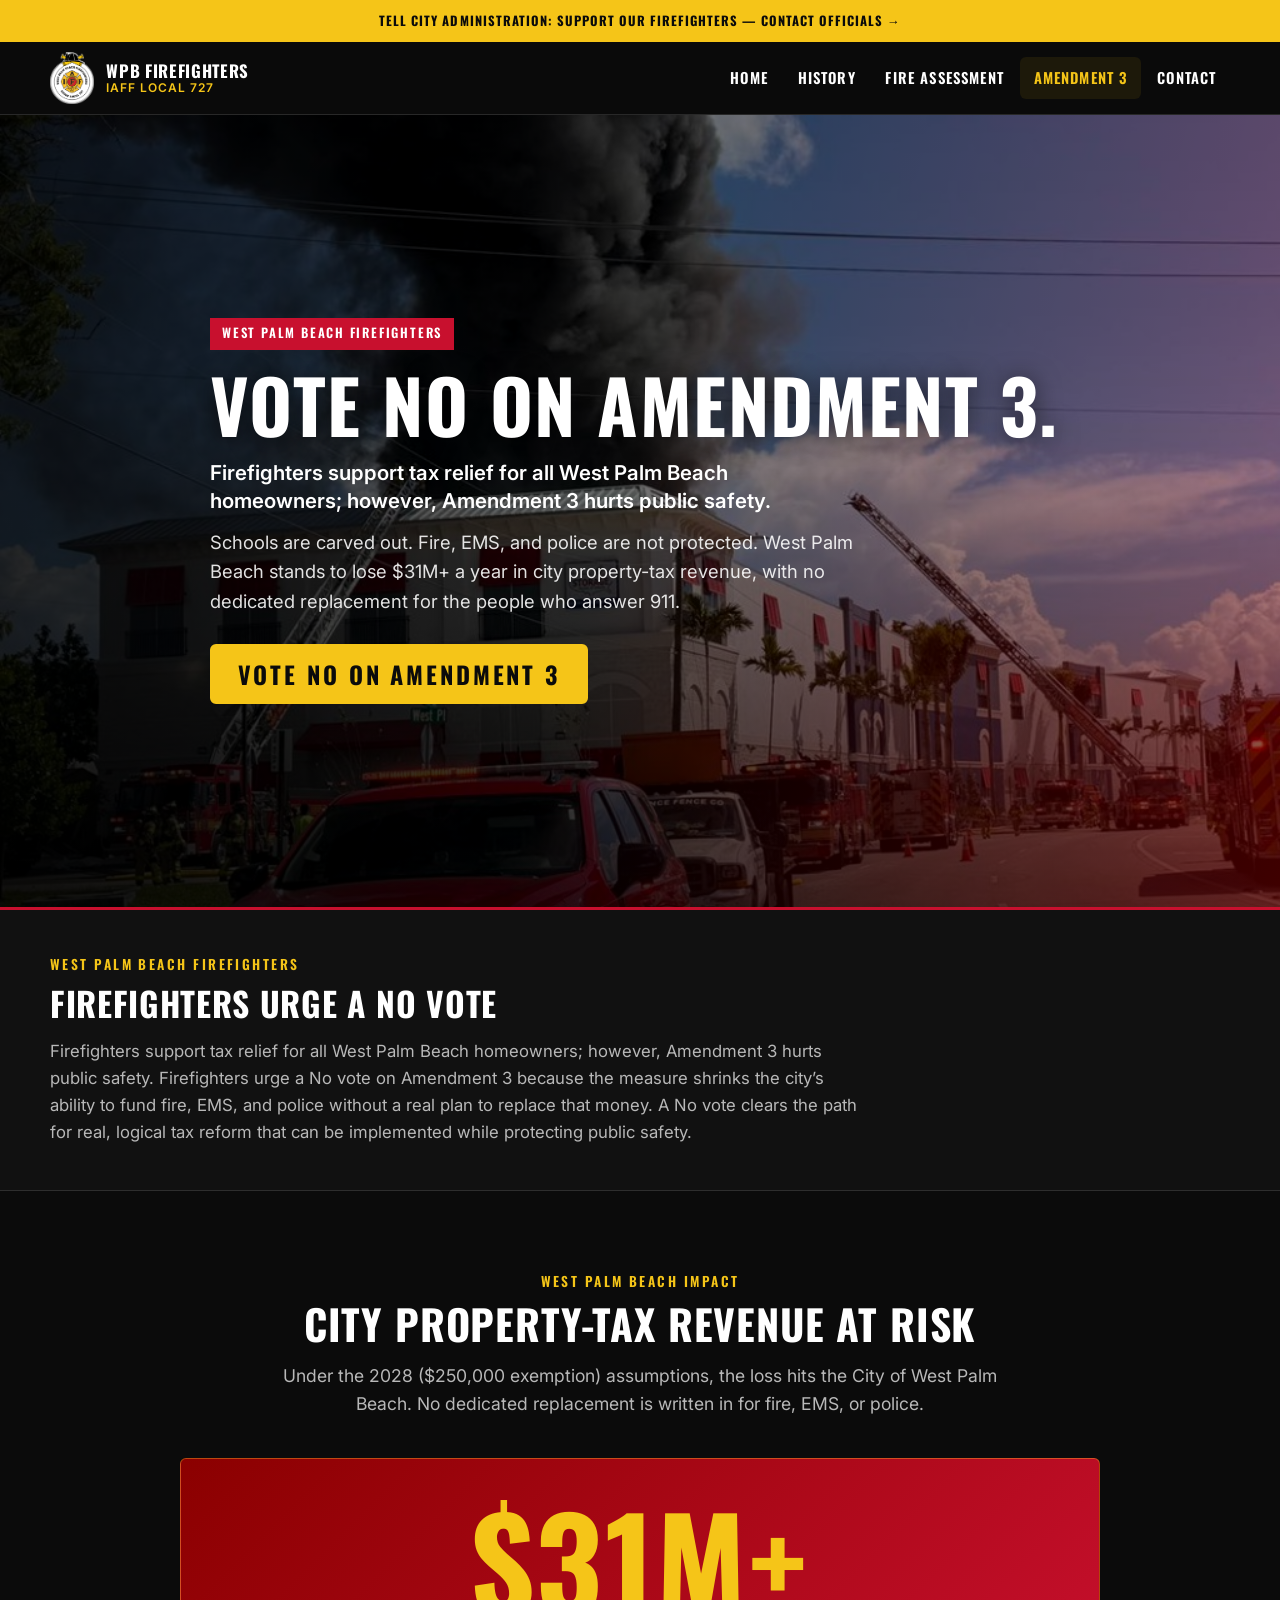
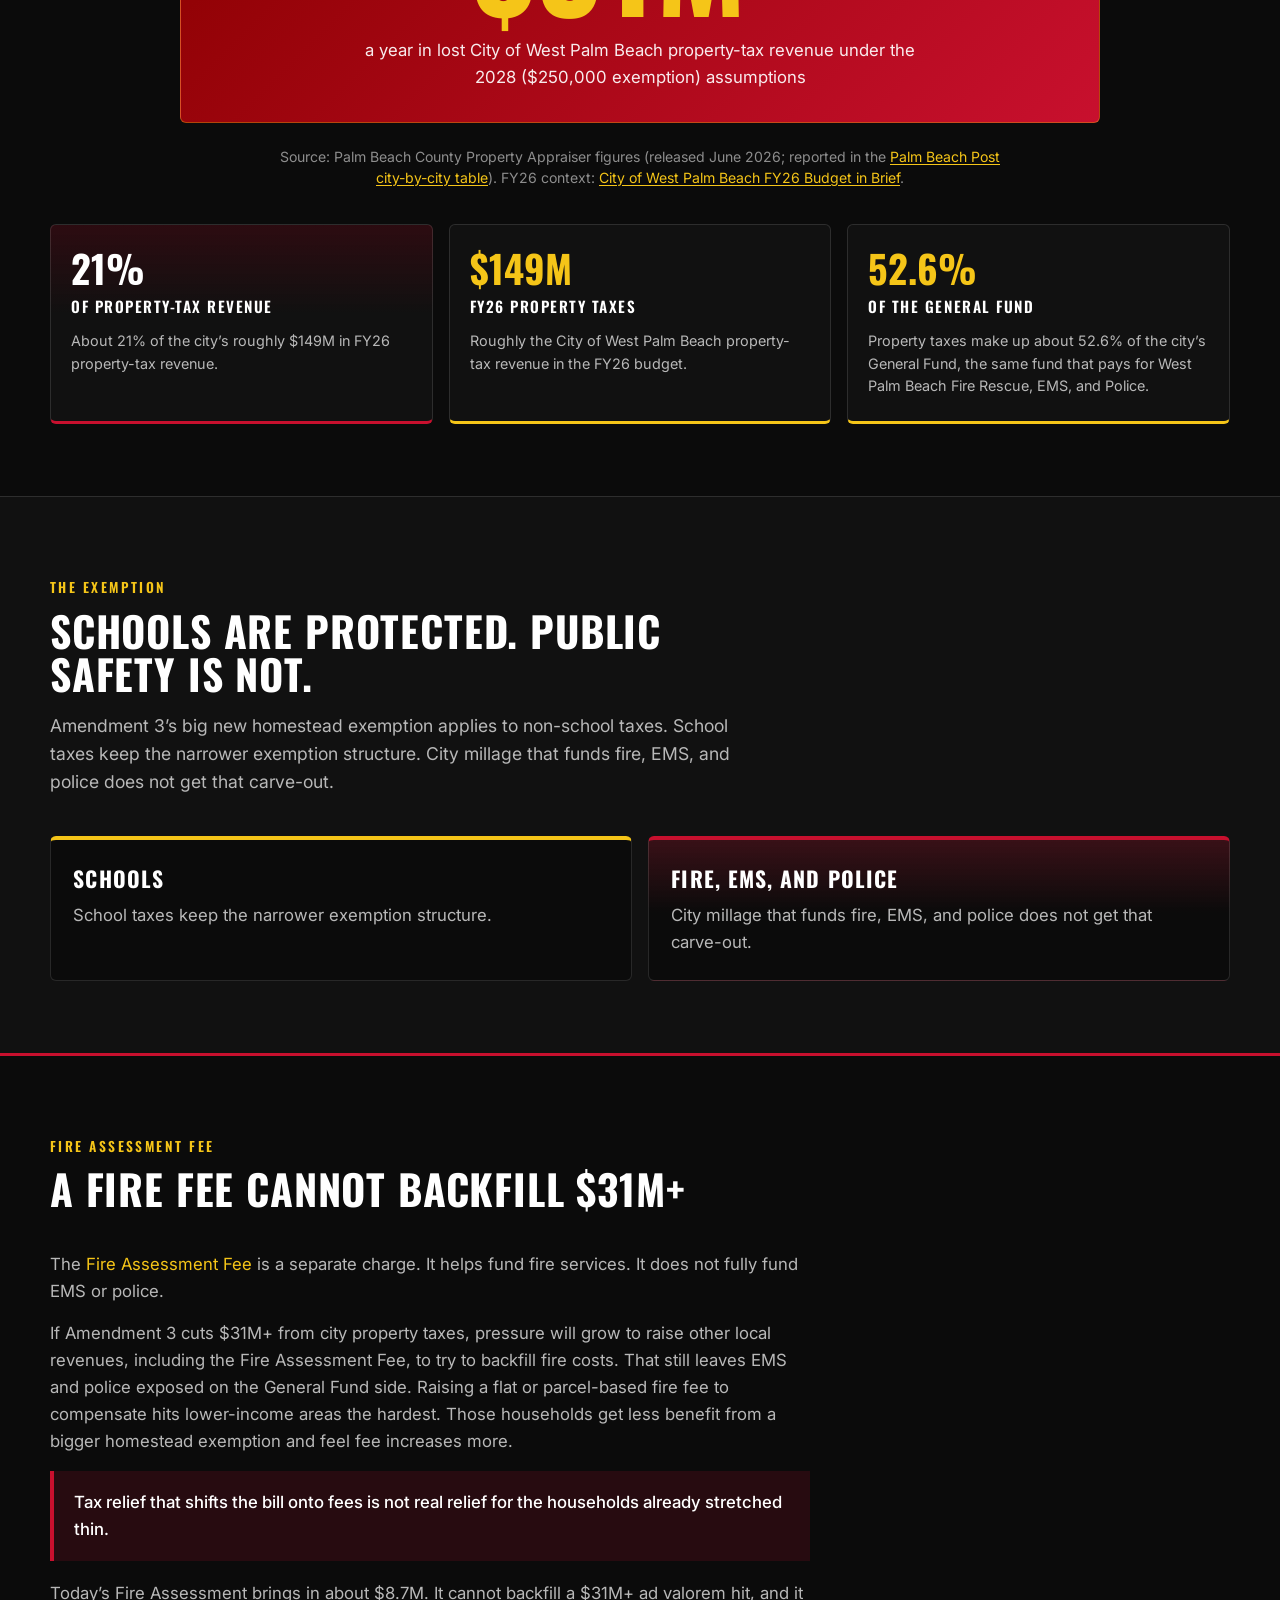
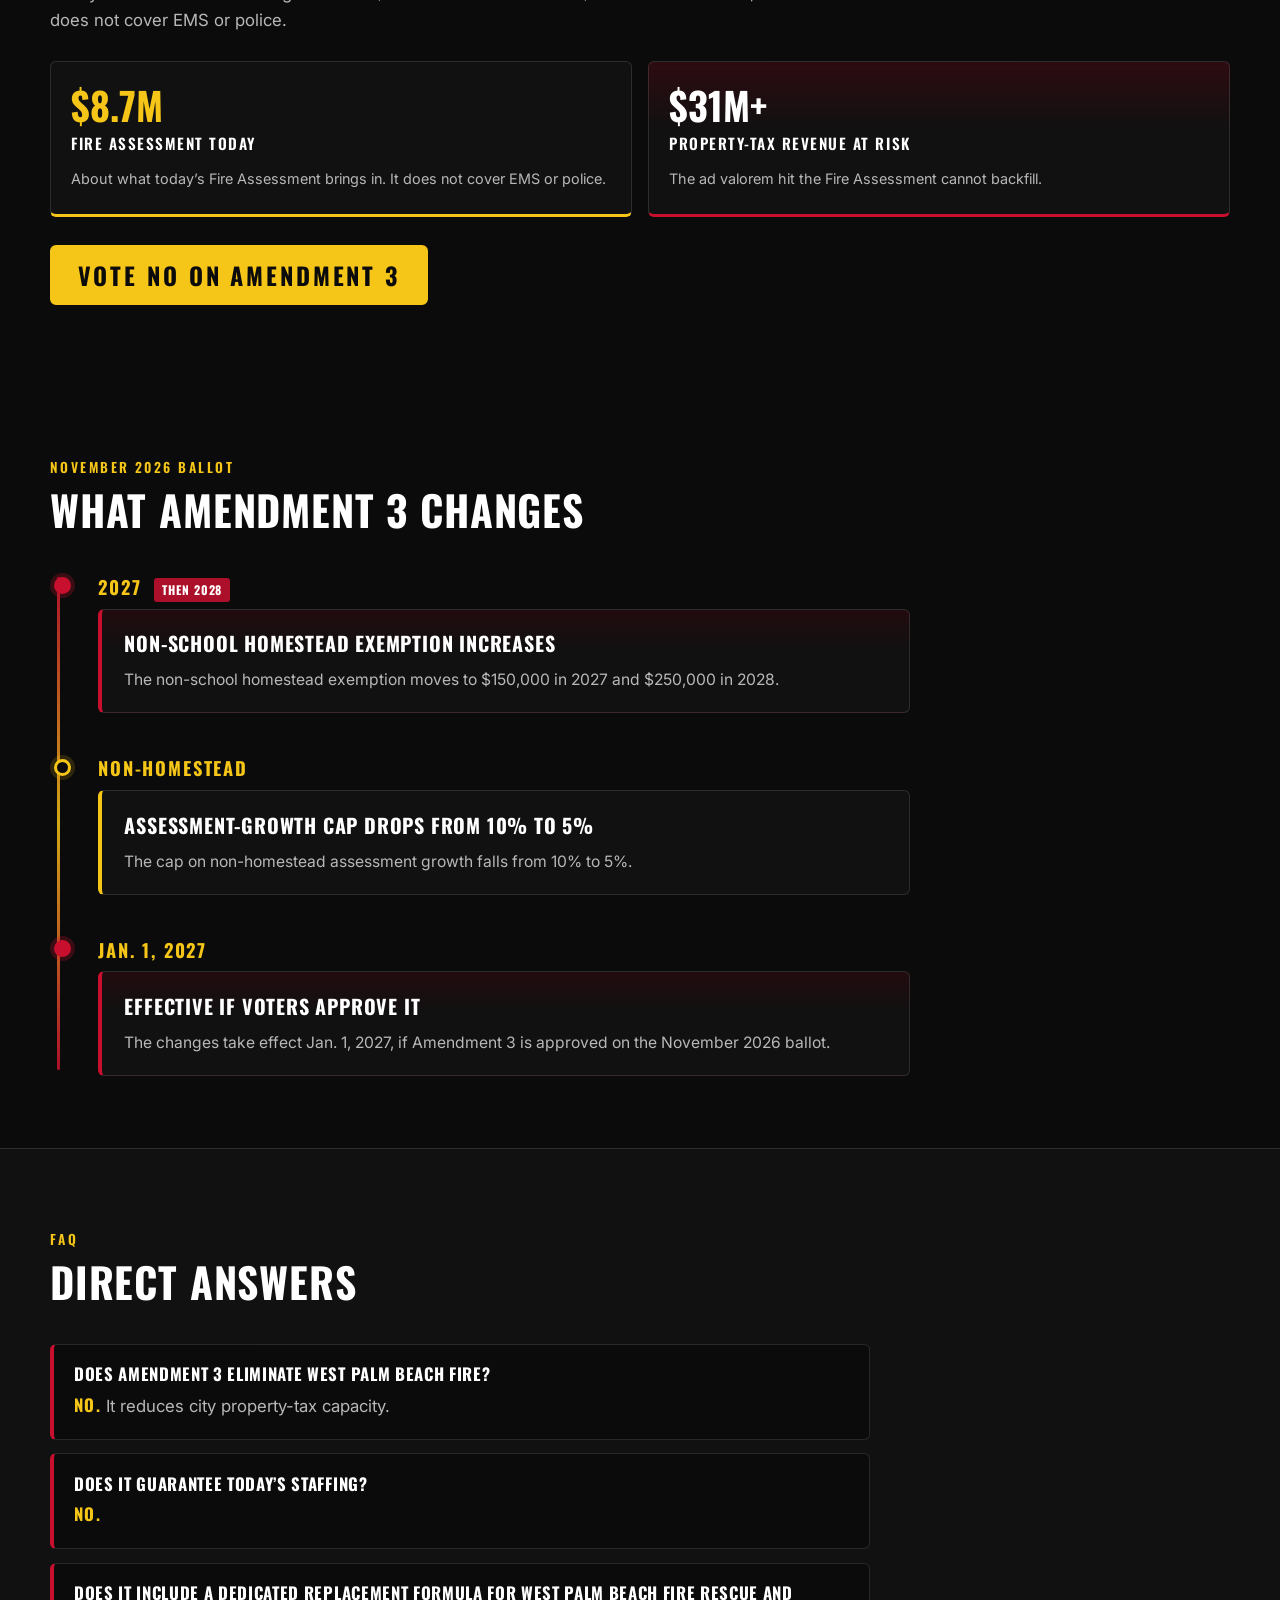
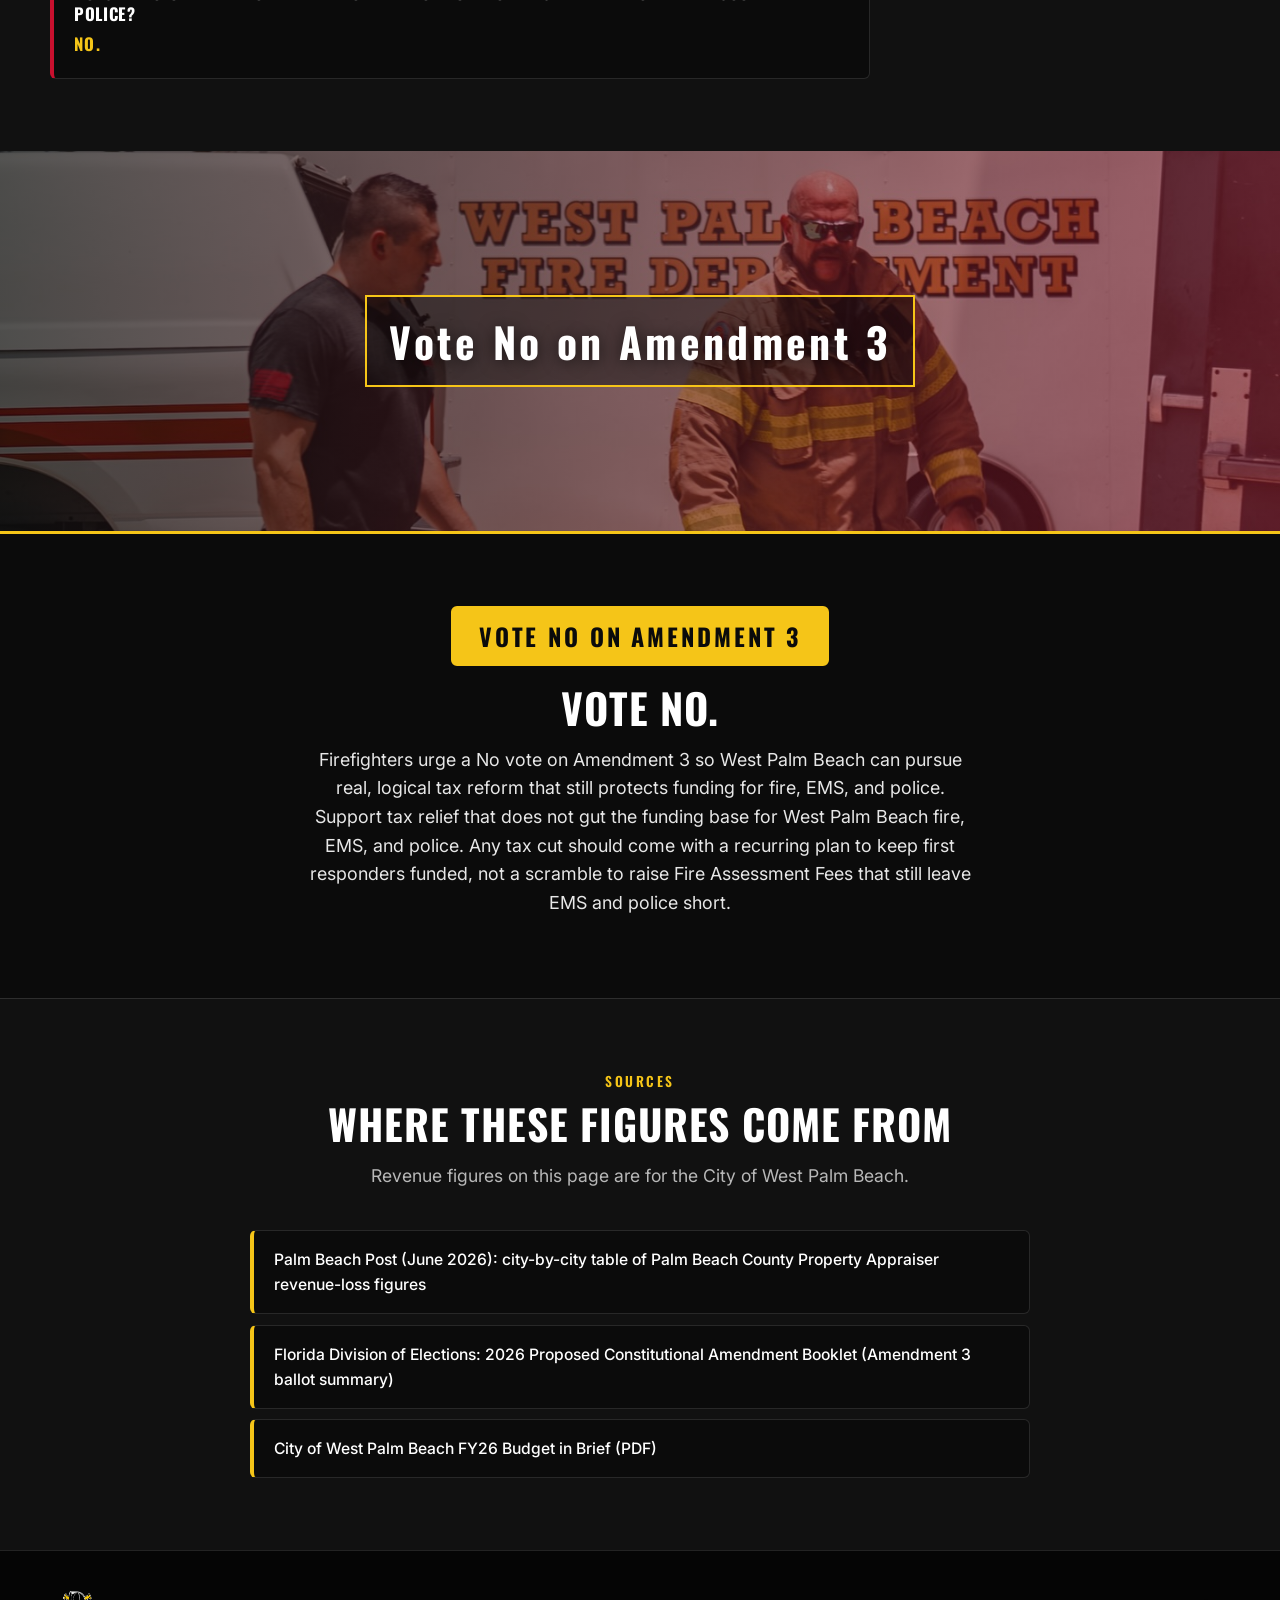
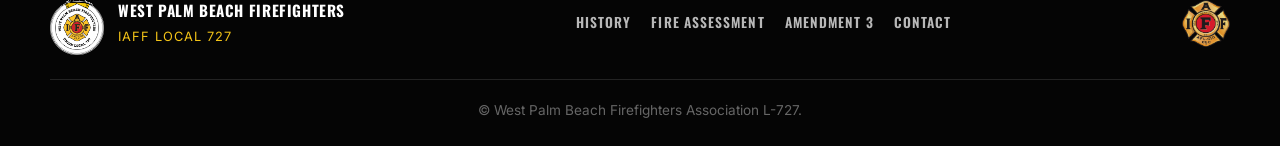
==== amendment3/index.html @ 2da49b6a "Serve /amendment3 as 200 behind Cloud Run Nginx on port 8080 redirects slash-less directories to htt" ====
<!DOCTYPE html>
<html lang="en">
<head>
  <meta charset="utf-8" />
  <meta name="viewport" content="width=device-width, initial-scale=1" />
  <title>Vote No on Amendment 3 | West Palm Beach Firefighters | IAFF Local 727</title>
  <meta name="description" content="Firefighters urge a No vote on Florida Amendment 3. West Palm Beach stands to lose $31M+ a year in city property-tax revenue that funds fire, EMS, and police." />
  <link rel="preconnect" href="https://fonts.googleapis.com" />
  <link rel="preconnect" href="https://fonts.gstatic.com" crossorigin />
  <link href="https://fonts.googleapis.com/css2?family=Inter:wght@400;500;600;700&family=Oswald:wght@500;600;700&display=swap" rel="stylesheet" />
  <link rel="stylesheet" href="../styles.css" />
</head>
<body class="a3-page">
  <a class="draft-banner draft-banner--cta" href="../index.html#contact">TELL CITY ADMINISTRATION: SUPPORT OUR FIREFIGHTERS — Contact Officials →</a>

  <header class="site-header">
    <div class="container header-inner">
      <a class="brand" href="../index.html" aria-label="West Palm Beach Firefighters Local 727 home">
        <img
          class="brand-crest"
          src="../assets/989ca4_a846d3e80aa44da285b6d05f4863a6a9~mv2.png"
          alt=""
          width="52"
          height="52"
        />
        <span class="brand-text">
          <span class="brand-name">WPB Firefighters</span>
          <span class="brand-sub">IAFF Local 727</span>
        </span>
      </a>

      <button class="nav-toggle" type="button" aria-expanded="false" aria-controls="site-nav" aria-label="Open menu">
        <span></span><span></span><span></span>
      </button>

      <nav id="site-nav" class="nav" aria-label="Primary">
        <a href="../index.html">Home</a>
        <a href="../history.html">History</a>
        <a href="../fire-assessment.html">Fire Assessment</a>
        <a href="/amendment3/" aria-current="page">Amendment 3</a>
        <a href="../index.html#contact">Contact</a>
      </nav>
    </div>
  </header>

  <main>
    <section class="faf-hero a3-hero" aria-labelledby="a3-hero-heading">
      <div class="faf-hero-bg faf-hero-bg--ops" aria-hidden="true">
        <img
          src="../assets/user/b-structure-fire.png"
          alt=""
          width="1600"
          height="1600"
        />
      </div>
      <div class="faf-hero-overlay" aria-hidden="true"></div>
      <div class="container faf-hero-content">
        <p class="hero-eyebrow">West Palm Beach Firefighters</p>
        <h1 id="a3-hero-heading">Vote No on Amendment 3.</h1>
        <p class="a3-support">Firefighters support tax relief for all West Palm Beach homeowners; however, Amendment 3 hurts public safety.</p>
        <p class="hero-sub">
          Schools are carved out. Fire, EMS, and police are not protected. West Palm Beach
          stands to lose $31M+ a year in city property-tax revenue, with no dedicated
          replacement for the people who answer 911.
        </p>
        <a class="a3-vote-badge" href="#vote-no">Vote No on Amendment 3</a>
      </div>
    </section>

    <section class="faf-intro" aria-labelledby="a3-position-heading">
      <div class="container">
        <div class="faf-intro-card">
          <p class="eyebrow">West Palm Beach Firefighters</p>
          <h2 id="a3-position-heading">Firefighters urge a No vote</h2>
          <p>
            Firefighters support tax relief for all West Palm Beach homeowners; however,
            Amendment 3 hurts public safety. Firefighters urge a No vote on Amendment 3
            because the measure shrinks the city’s ability to fund fire, EMS, and police
            without a real plan to replace that money. A No vote clears the path for real,
            logical tax reform that can be implemented while protecting public safety.
          </p>
        </div>
      </div>
    </section>

    <section class="impact a3-impact" id="impact" aria-labelledby="a3-impact-heading">
      <div class="container">
        <div class="section-head section-head--center">
          <p class="eyebrow">West Palm Beach impact</p>
          <h2 id="a3-impact-heading">City property-tax revenue at risk</h2>
          <p class="lead">
            Under the 2028 ($250,000 exemption) assumptions, the loss hits the City of
            West Palm Beach. No dedicated replacement is written in for fire, EMS, or police.
          </p>
        </div>

        <div class="impact-total">
          <div class="impact-total-figure">$31M+</div>
          <p class="impact-total-caption">
            a year in lost City of West Palm Beach property-tax revenue under the 2028
            ($250,000 exemption) assumptions
          </p>
        </div>

        <p class="a3-attrib">
          Source: Palm Beach County Property Appraiser figures (released June 2026; reported in the
          <a href="https://www.palmbeachpost.com/story/business/real-estate/2026/06/08/florida-property-tax-cut-cost-palm-beach-county-cities/90421219007/" target="_blank" rel="noopener noreferrer">Palm Beach Post city-by-city table</a>).
          FY26 context:
          <a href="https://www.wpb.org/files/assets/city/v/2/finance/documents/remediated-documents/final-fy26-budget-in-brief.pdf" target="_blank" rel="noopener noreferrer">City of West Palm Beach FY26 Budget in Brief</a>.
        </p>

        <div class="a3-stats">
          <article class="stat-card stat-card--alert">
            <div class="stat-amount">21%</div>
            <h3>Of property-tax revenue</h3>
            <p>About 21% of the city’s roughly $149M in FY26 property-tax revenue.</p>
          </article>
          <article class="stat-card">
            <div class="stat-amount">$149M</div>
            <h3>FY26 property taxes</h3>
            <p>Roughly the City of West Palm Beach property-tax revenue in the FY26 budget.</p>
          </article>
          <article class="stat-card">
            <div class="stat-amount">52.6%</div>
            <h3>Of the General Fund</h3>
            <p>
              Property taxes make up about 52.6% of the city’s General Fund, the same fund
              that pays for West Palm Beach Fire Rescue, EMS, and Police.
            </p>
          </article>
        </div>
      </div>
    </section>

    <section class="a3-carveout" aria-labelledby="a3-carveout-heading">
      <div class="container">
        <div class="section-head">
          <p class="eyebrow">The exemption</p>
          <h2 id="a3-carveout-heading">Schools are protected. Public safety is not.</h2>
          <p class="lead">
            Amendment 3’s big new homestead exemption applies to non-school taxes.
            School taxes keep the narrower exemption structure. City millage that funds
            fire, EMS, and police does not get that carve-out.
          </p>
        </div>
        <div class="a3-split">
          <article class="a3-panel">
            <h3>Schools</h3>
            <p>School taxes keep the narrower exemption structure.</p>
          </article>
          <article class="a3-panel a3-panel--safety">
            <h3>Fire, EMS, and police</h3>
            <p>City millage that funds fire, EMS, and police does not get that carve-out.</p>
          </article>
        </div>
      </div>
    </section>

    <section class="a3-fee" id="fire-fee" aria-labelledby="a3-fee-heading">
      <div class="container">
        <div class="section-head">
          <p class="eyebrow">Fire Assessment Fee</p>
          <h2 id="a3-fee-heading">A fire fee cannot backfill $31M+</h2>
        </div>
        <div class="a3-prose">
          <p>
            The <a href="../fire-assessment.html">Fire Assessment Fee</a> is a separate charge.
            It helps fund fire services. It does not fully fund EMS or police.
          </p>
          <p>
            If Amendment 3 cuts $31M+ from city property taxes, pressure will grow to raise
            other local revenues, including the Fire Assessment Fee, to try to backfill fire
            costs. That still leaves EMS and police exposed on the General Fund side. Raising
            a flat or parcel-based fire fee to compensate hits lower-income areas the hardest.
            Those households get less benefit from a bigger homestead exemption and feel fee
            increases more.
          </p>
          <div class="contact-callout">
            Tax relief that shifts the bill onto fees is not real relief for the households
            already stretched thin.
          </div>
          <p>
            Today’s Fire Assessment brings in about $8.7M. It cannot backfill a $31M+ ad valorem
            hit, and it does not cover EMS or police.
          </p>
        </div>
        <div class="a3-compare">
          <article class="stat-card">
            <div class="stat-amount">$8.7M</div>
            <h3>Fire Assessment today</h3>
            <p>About what today’s Fire Assessment brings in. It does not cover EMS or police.</p>
          </article>
          <article class="stat-card stat-card--alert">
            <div class="stat-amount">$31M+</div>
            <h3>Property-tax revenue at risk</h3>
            <p>The ad valorem hit the Fire Assessment cannot backfill.</p>
          </article>
        </div>
        <p class="a3-cta-row">
          <a class="a3-vote-badge" href="#vote-no">Vote No on Amendment 3</a>
        </p>
      </div>
    </section>

    <section class="faf-timeline" id="changes" aria-labelledby="a3-changes-heading">
      <div class="container">
        <div class="section-head">
          <p class="eyebrow">November 2026 ballot</p>
          <h2 id="a3-changes-heading">What Amendment 3 changes</h2>
        </div>
        <ol class="timeline">
          <li class="timeline-item timeline-item--accent">
            <div class="timeline-marker" aria-hidden="true"></div>
            <div class="timeline-year">2027 <span>then 2028</span></div>
            <div class="timeline-body">
              <h3>Non-school homestead exemption increases</h3>
              <p>
                The non-school homestead exemption moves to $150,000 in 2027 and $250,000 in 2028.
              </p>
            </div>
          </li>
          <li class="timeline-item">
            <div class="timeline-marker" aria-hidden="true"></div>
            <div class="timeline-year">Non-homestead</div>
            <div class="timeline-body">
              <h3>Assessment-growth cap drops from 10% to 5%</h3>
              <p>
                The cap on non-homestead assessment growth falls from 10% to 5%.
              </p>
            </div>
          </li>
          <li class="timeline-item timeline-item--accent">
            <div class="timeline-marker" aria-hidden="true"></div>
            <div class="timeline-year">Jan. 1, 2027</div>
            <div class="timeline-body">
              <h3>Effective if voters approve it</h3>
              <p>
                The changes take effect Jan. 1, 2027, if Amendment 3 is approved on the November 2026 ballot.
              </p>
            </div>
          </li>
        </ol>
      </div>
    </section>

    <section class="a3-faq" id="faq" aria-labelledby="a3-faq-heading">
      <div class="container">
        <div class="section-head">
          <p class="eyebrow">FAQ</p>
          <h2 id="a3-faq-heading">Direct answers</h2>
        </div>
        <dl class="a3-faq-list">
          <div>
            <dt>Does Amendment 3 eliminate West Palm Beach Fire?</dt>
            <dd><strong>No.</strong> It reduces city property-tax capacity.</dd>
          </div>
          <div>
            <dt>Does it guarantee today’s staffing?</dt>
            <dd><strong>No.</strong></dd>
          </div>
          <div>
            <dt>Does it include a dedicated replacement formula for West Palm Beach Fire Rescue and Police?</dt>
            <dd><strong>No.</strong></dd>
          </div>
        </dl>
      </div>
    </section>

    <section class="photo-band a3-band" aria-label="Vote No on Amendment 3">
      <img
        src="../assets/instagram/ig-03.jpg"
        alt="West Palm Beach firefighters training in turnout gear"
        width="1600"
        height="900"
      />
      <div class="photo-band-caption">
        <span>Vote No on Amendment 3</span>
      </div>
    </section>

    <section class="a3-close" id="vote-no" aria-labelledby="a3-close-heading">
      <div class="container">
        <p class="a3-vote-badge a3-vote-badge--static">Vote No on Amendment 3</p>
        <h2 id="a3-close-heading">Vote No.</h2>
        <p>
          Firefighters urge a No vote on Amendment 3 so West Palm Beach can pursue real,
          logical tax reform that still protects funding for fire, EMS, and police.
          Support tax relief that does not gut the funding base for West Palm Beach fire,
          EMS, and police. Any tax cut should come with a recurring plan to keep first
          responders funded, not a scramble to raise Fire Assessment Fees that still leave
          EMS and police short.
        </p>
      </div>
    </section>

    <section class="faf-sources" id="sources" aria-labelledby="a3-sources-heading">
      <div class="container">
        <div class="section-head section-head--center">
          <p class="eyebrow">Sources</p>
          <h2 id="a3-sources-heading">Where these figures come from</h2>
          <p class="lead">
            Revenue figures on this page are for the City of West Palm Beach.
          </p>
        </div>
        <ul class="sources-list">
          <li>
            <a href="https://www.palmbeachpost.com/story/business/real-estate/2026/06/08/florida-property-tax-cut-cost-palm-beach-county-cities/90421219007/" target="_blank" rel="noopener noreferrer">
              Palm Beach Post (June 2026): city-by-city table of Palm Beach County Property Appraiser revenue-loss figures
            </a>
          </li>
          <li>
            <a href="https://files.floridados.gov/media/711369/eng-2026-booklet-constitutional-amendpub-updated-20260903.pdf" target="_blank" rel="noopener noreferrer">
              Florida Division of Elections: 2026 Proposed Constitutional Amendment Booklet (Amendment 3 ballot summary)
            </a>
          </li>
          <li>
            <a href="https://www.wpb.org/files/assets/city/v/2/finance/documents/remediated-documents/final-fy26-budget-in-brief.pdf" target="_blank" rel="noopener noreferrer">
              City of West Palm Beach FY26 Budget in Brief (PDF)
            </a>
          </li>
        </ul>
      </div>
    </section>
  </main>

  <footer class="site-footer">
    <div class="container">
      <div class="footer-top">
        <div class="footer-brand">
          <img
            src="../assets/989ca4_a846d3e80aa44da285b6d05f4863a6a9~mv2.png"
            alt=""
            width="64"
            height="64"
          />
          <div>
            <strong>West Palm Beach Firefighters</strong>
            <span>IAFF Local 727</span>
          </div>
        </div>
        <nav class="footer-links" aria-label="Footer">
          <a href="../history.html">History</a>
          <a href="../fire-assessment.html">Fire Assessment</a>
          <a href="/amendment3/">Amendment 3</a>
          <a href="../index.html#contact">Contact</a>
        </nav>
        <img
          class="footer-iaff"
          src="../assets/eafcb2_ba696e64cad64e05bb297ef9ab19199f~mv2.png"
          alt="IAFF"
          width="56"
          height="56"
        />
      </div>
      <div class="footer-bottom">
        © West Palm Beach Firefighters Association L-727.
      </div>
    </div>
  </footer>

  <script>
    (function () {
      var toggle = document.querySelector('.nav-toggle');
      var nav = document.getElementById('site-nav');
      if (!toggle || !nav) return;
      toggle.addEventListener('click', function () {
        var open = nav.classList.toggle('open');
        toggle.setAttribute('aria-expanded', open ? 'true' : 'false');
        toggle.setAttribute('aria-label', open ? 'Close menu' : 'Open menu');
      });
    })();
  </script>
</body>
</html>
---- styles.css ----
/* Direction C — Bold Community
   West Palm Beach Firefighters Association L-727 — DRAFT PREVIEW */

:root {
  --black: #0B0B0B;
  --black-2: #111111;
  --black-3: #1A1A1A;
  --red: #C8102E;
  --red-dark: #8B0000;
  --gold: #F5C518;
  --gold-dim: #E6B422;
  --white: #FFFFFF;
  --muted: #B8B8B8;
  --border: rgba(255, 255, 255, 0.12);
  --font-display: "Oswald", "Arial Narrow", Impact, sans-serif;
  --font-body: "Inter", "Source Sans 3", system-ui, sans-serif;
  --header-h: 72px;
  --banner-h: 42px;
  --radius: 6px;
  --max: 1180px;
}

*, *::before, *::after { box-sizing: border-box; }

html { scroll-behavior: smooth; }

body {
  margin: 0;
  font-family: var(--font-body);
  font-size: 1.05rem;
  line-height: 1.6;
  color: var(--white);
  background: var(--black);
  -webkit-font-smoothing: antialiased;
}

img { max-width: 100%; height: auto; display: block; }
a { color: var(--gold); text-decoration: none; }
a:hover { color: var(--white); }
strong { font-weight: 700; }

.container {
  width: min(100% - 2.5rem, var(--max));
  margin-inline: auto;
}

/* ----- Top CTA banner ----- */
.draft-banner {
  position: sticky;
  top: 0;
  z-index: 1000;
  min-height: var(--banner-h);
  display: flex;
  align-items: center;
  justify-content: center;
  padding: 0.45rem 0.75rem;
  box-sizing: border-box;
  background: var(--gold);
  color: var(--black);
  font-family: var(--font-display);
  font-weight: 700;
  font-size: 0.8rem;
  letter-spacing: 0.08em;
  text-transform: uppercase;
  text-align: center;
  text-decoration: none;
  line-height: 1.25;
}
.draft-banner:hover,
.draft-banner:focus-visible {
  background: #e6b800;
  color: var(--black);
  text-decoration: none;
}

/* ----- Header ----- */
.site-header {
  position: sticky;
  top: var(--banner-h);
  z-index: 900;
  background: rgba(11, 11, 11, 0.96);
  border-bottom: 1px solid var(--border);
  backdrop-filter: blur(8px);
}

.header-inner {
  display: flex;
  align-items: center;
  justify-content: space-between;
  min-height: var(--header-h);
  gap: 1.5rem;
}

.brand {
  display: flex;
  align-items: center;
  gap: 0.75rem;
  color: var(--white);
  text-decoration: none;
}

.brand:hover { color: var(--white); }

.brand-crest {
  width: auto;
  height: 52px;
  max-width: 56px;
  border-radius: 0;
  object-fit: contain;
  object-position: center;
  flex-shrink: 0;
  background: transparent;
}

.brand-text {
  display: flex;
  flex-direction: column;
  line-height: 1.15;
}

.brand-name {
  font-family: var(--font-display);
  font-weight: 700;
  font-size: 1.05rem;
  letter-spacing: 0.04em;
  text-transform: uppercase;
}

.brand-sub {
  font-size: 0.75rem;
  color: var(--gold);
  font-weight: 600;
  letter-spacing: 0.08em;
  text-transform: uppercase;
}

.nav {
  display: flex;
  align-items: center;
  gap: 0.15rem;
}

.nav a {
  color: var(--white);
  font-family: var(--font-display);
  font-weight: 600;
  font-size: 0.92rem;
  letter-spacing: 0.08em;
  text-transform: uppercase;
  padding: 0.55rem 0.85rem;
  border-radius: var(--radius);
  transition: background 0.15s, color 0.15s;
}

.nav a:hover,
.nav a[aria-current="page"] {
  color: var(--gold);
  background: rgba(245, 197, 24, 0.08);
}

.nav-toggle {
  display: none;
  flex-direction: column;
  justify-content: center;
  gap: 5px;
  width: 42px;
  height: 42px;
  padding: 0;
  border: 1px solid var(--border);
  border-radius: var(--radius);
  background: transparent;
  cursor: pointer;
}

.nav-toggle span {
  display: block;
  width: 18px;
  height: 2px;
  margin-inline: auto;
  background: var(--white);
}

/* ----- Buttons ----- */
.btn {
  display: inline-flex;
  align-items: center;
  justify-content: center;
  gap: 0.5rem;
  font-family: var(--font-display);
  font-weight: 700;
  font-size: 0.95rem;
  letter-spacing: 0.1em;
  text-transform: uppercase;
  padding: 0.95rem 1.6rem;
  border-radius: var(--radius);
  border: 2px solid transparent;
  cursor: pointer;
  text-decoration: none;
  transition: background 0.15s, color 0.15s, border-color 0.15s, transform 0.1s;
}

.btn:active { transform: translateY(1px); }

.btn-primary {
  background: var(--red);
  color: var(--white);
  border-color: var(--red);
}

.btn-primary:hover {
  background: var(--red-dark);
  border-color: var(--red-dark);
  color: var(--white);
}

.btn-ghost {
  background: transparent;
  color: var(--white);
  border-color: rgba(255, 255, 255, 0.55);
}

.btn-ghost:hover {
  border-color: var(--gold);
  color: var(--gold);
}

/* ----- Eyebrow / section heads ----- */
.eyebrow {
  margin: 0 0 0.6rem;
  font-family: var(--font-display);
  font-weight: 600;
  font-size: 0.85rem;
  letter-spacing: 0.18em;
  text-transform: uppercase;
  color: var(--gold);
}

.section-head {
  max-width: 720px;
  margin-bottom: 2.5rem;
}

.section-head--center {
  text-align: center;
  margin-inline: auto;
}

.section-head h2,
.community-copy h2,
.contact-copy h2,
.hero h1 {
  font-family: var(--font-display);
  font-weight: 700;
  letter-spacing: 0.02em;
  text-transform: uppercase;
  line-height: 1.05;
  margin: 0 0 1rem;
}

.lead {
  color: var(--muted);
  font-size: 1.1rem;
  margin: 0;
}

/* ----- Hero ----- */
.hero {
  position: relative;
  min-height: min(88vh, 820px);
  display: flex;
  align-items: center;
  padding: 5.5rem 0;
  overflow: hidden;
}

.hero-bg {
  position: absolute;
  inset: 0;
  z-index: 0;
}

.hero-bg img {
  width: 100%;
  height: 100%;
  object-fit: cover;
  object-position: center bottom;
}

.hero-overlay {
  position: absolute;
  inset: 0;
  z-index: 1;
  background:
    linear-gradient(105deg, rgba(11, 11, 11, 0.88) 0%, rgba(11, 11, 11, 0.62) 48%, rgba(11, 11, 11, 0.28) 72%, rgba(200, 16, 46, 0.22) 100%),
    linear-gradient(to top, rgba(11, 11, 11, 0.55) 0%, transparent 55%),
    linear-gradient(to bottom, rgba(11, 11, 11, 0.35) 0%, transparent 30%);
}

.hero-content {
  position: relative;
  z-index: 2;
  max-width: 820px;
}

.hero-eyebrow {
  margin: 0 0 1rem;
  display: inline-block;
  padding: 0.35rem 0.75rem;
  background: var(--red);
  color: var(--white);
  font-family: var(--font-display);
  font-weight: 600;
  font-size: 0.8rem;
  letter-spacing: 0.14em;
  text-transform: uppercase;
}

.hero h1 {
  font-size: clamp(2.4rem, 6.2vw, 4.4rem);
  margin-bottom: 1.15rem;
  text-shadow: 0 2px 24px rgba(0, 0, 0, 0.55);
}

.hero-sub {
  font-size: 1.15rem;
  color: rgba(255, 255, 255, 0.88);
  max-width: 560px;
  margin: 0 0 2rem;
}

.hero-actions {
  display: flex;
  flex-wrap: wrap;
  gap: 0.85rem;
}

/* ----- Pillars ----- */
.pillars {
  background: var(--black-2);
  padding: 5rem 0 4.5rem;
  border-top: 3px solid var(--red);
}

.pillars h2 {
  font-size: clamp(1.8rem, 3.5vw, 2.6rem);
}

.pillar-grid {
  display: grid;
  grid-template-columns: repeat(3, 1fr);
  gap: 1.25rem;
}

.pillar-card {
  position: relative;
  display: flex;
  flex-direction: column;
  background: var(--black-3);
  border: 1px solid var(--border);
  border-top: 4px solid var(--red);
  border-radius: var(--radius);
  padding: 0;
  overflow: hidden;
}

.pillar-photo {
  margin: 0;
  height: 220px;
  overflow: hidden;
  flex-shrink: 0;
}

.pillar-photo img {
  width: 100%;
  height: 100%;
  object-fit: cover;
  object-position: center center;
  display: block;
}

.pillar-body {
  padding: 1.35rem 1.5rem 1.6rem;
}

.pillar-icon {
  width: 36px;
  height: 36px;
  color: var(--gold);
  margin-bottom: 0.7rem;
  display: flex;
  align-items: center;
  justify-content: flex-start;
}

.pillar-icon svg {
  width: 36px;
  height: 36px;
  display: block;
  overflow: visible;
}

.pillar-card h3 {
  font-family: var(--font-display);
  font-weight: 700;
  font-size: 1.45rem;
  letter-spacing: 0.06em;
  text-transform: uppercase;
  margin: 0 0 0.75rem;
  color: var(--white);
}

.pillar-card p {
  margin: 0;
  color: var(--muted);
  font-size: 0.98rem;
}

/* ----- Photo band ----- */
.photo-band {
  position: relative;
  height: clamp(220px, 32vw, 380px);
  overflow: hidden;
}

.photo-band img {
  width: 100%;
  height: 100%;
  object-fit: cover;
  object-position: center 40%;
}

.photo-band::after {
  content: "";
  position: absolute;
  inset: 0;
  background: linear-gradient(to right, rgba(11, 11, 11, 0.65), rgba(200, 16, 46, 0.35));
}

.photo-band-caption {
  position: absolute;
  inset: 0;
  z-index: 1;
  display: flex;
  align-items: center;
  justify-content: center;
}

.photo-band-caption span {
  font-family: var(--font-display);
  font-weight: 700;
  font-size: clamp(1.4rem, 4vw, 2.6rem);
  letter-spacing: 0.2em;
  color: var(--white);
  text-shadow: 0 2px 16px rgba(0, 0, 0, 0.6);
  border: 2px solid var(--gold);
  padding: 0.65rem 1.4rem;
  background: rgba(11, 11, 11, 0.45);
}

/* ----- Impact ----- */
.impact {
  background: var(--black);
  padding: 5rem 0 4.5rem;
}

.impact h2 {
  font-size: clamp(1.8rem, 3.5vw, 2.6rem);
}

.impact-total {
  display: flex;
  align-items: center;
  gap: 1.5rem;
  flex-wrap: wrap;
  justify-content: center;
  margin: 0 auto 2.75rem;
  padding: 1.75rem 2rem;
  max-width: 720px;
  background: linear-gradient(135deg, var(--red-dark), var(--red));
  border-radius: var(--radius);
  border: 1px solid rgba(245, 197, 24, 0.35);
  text-align: center;
}

.impact-total-figure {
  font-family: var(--font-display);
  font-weight: 700;
  font-size: clamp(3rem, 7vw, 4.5rem);
  letter-spacing: 0.02em;
  line-height: 1;
  color: var(--gold);
}

.impact-total-caption {
  max-width: 280px;
  font-size: 0.95rem;
  color: rgba(255, 255, 255, 0.92);
  text-align: left;
}

.stats-grid {
  display: grid;
  grid-template-columns: repeat(4, 1fr);
  gap: 1rem;
}

.stat-card {
  background: var(--black-2);
  border: 1px solid var(--border);
  border-radius: var(--radius);
  padding: 1.5rem 1.25rem;
  border-bottom: 3px solid var(--gold);
}

.stat-card--alert {
  border-bottom-color: var(--red);
  background: linear-gradient(180deg, rgba(200, 16, 46, 0.18), var(--black-2) 45%);
}

.stat-amount {
  font-family: var(--font-display);
  font-weight: 700;
  font-size: 2.4rem;
  line-height: 1;
  color: var(--gold);
  margin-bottom: 0.4rem;
}

.stat-card--alert .stat-amount { color: var(--white); }

.stat-card h3 {
  font-family: var(--font-display);
  font-weight: 600;
  font-size: 0.95rem;
  letter-spacing: 0.1em;
  text-transform: uppercase;
  margin: 0 0 0.75rem;
  color: var(--white);
}

.stat-card p {
  margin: 0;
  font-size: 0.9rem;
  color: var(--muted);
  line-height: 1.55;
}

/* ----- Community split ----- */
.community {
  background: var(--black-2);
  border-top: 1px solid var(--border);
}

.community-split {
  display: grid;
  grid-template-columns: 1.05fr 1fr;
  min-height: 520px;
}

.community-photo {
  position: relative;
  min-height: 360px;
  overflow: hidden;
}

.community-photo img {
  width: 100%;
  height: 100%;
  object-fit: cover;
  object-position: center 20%;
}

.community-photo::after {
  content: "";
  position: absolute;
  inset: 0;
  background: linear-gradient(to right, transparent 60%, rgba(17, 17, 17, 0.85));
}

.community-copy {
  padding: 3.5rem 3rem 3.5rem 2.5rem;
  display: flex;
  flex-direction: column;
  justify-content: center;
}

.community-copy h2 {
  font-size: clamp(1.7rem, 3vw, 2.35rem);
}

.community-copy p {
  color: var(--muted);
  margin: 0 0 1rem;
}

.community-copy .btn {
  align-self: flex-start;
  margin-top: 0.75rem;
}

/* ----- Contact ----- */
.contact {
  background: var(--black);
  padding: 5rem 0;
  border-top: 3px solid var(--red);
}

.contact-grid {
  display: grid;
  grid-template-columns: 1fr 1.1fr;
  gap: 3rem;
  align-items: start;
}

.contact-copy h2 {
  font-size: clamp(1.8rem, 3.2vw, 2.5rem);
}

.contact-copy > p {
  color: var(--muted);
  margin: 0 0 1.25rem;
}

.contact-callout {
  padding: 1.15rem 1.25rem;
  background: rgba(200, 16, 46, 0.15);
  border-left: 4px solid var(--red);
  color: var(--white);
  font-weight: 500;
}

.contact-form {
  background: var(--black-2);
  border: 1px solid var(--border);
  border-radius: var(--radius);
  padding: 1.75rem;
}

.field {
  margin-bottom: 1.1rem;
}

.field label {
  display: block;
  font-family: var(--font-display);
  font-weight: 600;
  font-size: 0.82rem;
  letter-spacing: 0.1em;
  text-transform: uppercase;
  margin-bottom: 0.4rem;
  color: var(--gold);
}

.field input,
.field select,
.field textarea {
  width: 100%;
  padding: 0.85rem 1rem;
  font: inherit;
  font-size: 1rem;
  color: var(--white);
  background: var(--black);
  border: 1px solid var(--border);
  border-radius: var(--radius);
  outline: none;
  transition: border-color 0.15s;
}

.field input::placeholder,
.field textarea::placeholder {
  color: #666;
}

.field input:focus,
.field select:focus,
.field textarea:focus {
  border-color: var(--red);
}

.field select {
  appearance: none;
  background-image: url("data:image/svg+xml,%3Csvg xmlns='http://www.w3.org/2000/svg' width='12' height='8' viewBox='0 0 12 8'%3E%3Cpath fill='%23F5C518' d='M6 8L0 0h12z'/%3E%3C/svg%3E");
  background-repeat: no-repeat;
  background-position: right 1rem center;
  padding-right: 2.5rem;
}

.field select option {
  background: var(--black);
  color: var(--white);
}

.field textarea {
  min-height: 130px;
  resize: vertical;
}

.form-row {
  display: grid;
  grid-template-columns: 1fr 1fr;
  gap: 1rem;
}

.form-actions { margin-top: 0.5rem; }

.form-actions .btn {
  width: 100%;
}

.privacy-note {
  margin: 1rem 0 0;
  font-size: 0.82rem;
  color: #777;
}

.form-thanks {
  margin-top: 1rem;
  color: var(--gold);
  font-weight: 700;
}

/* ----- Footer ----- */
.site-footer {
  background: #050505;
  border-top: 1px solid var(--border);
  padding: 2.5rem 0 1.5rem;
}

.footer-top {
  display: flex;
  align-items: center;
  justify-content: space-between;
  gap: 1.5rem;
  flex-wrap: wrap;
  padding-bottom: 1.5rem;
  border-bottom: 1px solid var(--border);
}

.footer-brand {
  display: flex;
  align-items: center;
  gap: 0.85rem;
}

.footer-brand img {
  width: auto;
  height: 64px;
  max-width: 72px;
  border-radius: 0;
  object-fit: contain;
  object-position: center;
  background: transparent;
}

.footer-brand strong {
  display: block;
  font-family: var(--font-display);
  font-weight: 700;
  letter-spacing: 0.04em;
  text-transform: uppercase;
  font-size: 0.95rem;
}

.footer-brand span {
  color: var(--gold);
  font-size: 0.8rem;
  letter-spacing: 0.08em;
  text-transform: uppercase;
}

.footer-links {
  display: flex;
  flex-wrap: wrap;
  gap: 0.35rem 1.25rem;
}

.footer-links a {
  font-family: var(--font-display);
  font-weight: 600;
  font-size: 0.85rem;
  letter-spacing: 0.08em;
  text-transform: uppercase;
  color: var(--muted);
}

.footer-links a:hover { color: var(--gold); }

.footer-iaff {
  width: 48px;
  height: 48px;
  opacity: 0.9;
}

.footer-bottom {
  padding-top: 1.25rem;
  font-size: 0.85rem;
  color: #666;
  text-align: center;
}

/* ----- Responsive ----- */
@media (max-width: 980px) {
  .pillar-grid { grid-template-columns: 1fr; }
  .stats-grid { grid-template-columns: 1fr 1fr; }
  .community-split { grid-template-columns: 1fr; }
  .community-photo { min-height: 280px; }
  .community-photo::after {
    background: linear-gradient(to bottom, transparent 50%, rgba(17, 17, 17, 0.95));
  }
  .community-copy { padding: 2.5rem 1.5rem 3rem; }
  .contact-grid { grid-template-columns: 1fr; gap: 2rem; }
  .impact-total-caption { text-align: center; max-width: none; }
}

@media (max-width: 720px) {
  .nav-toggle { display: flex; }

  .nav {
    display: none;
    position: absolute;
    top: 100%;
    left: 0;
    right: 0;
    flex-direction: column;
    align-items: stretch;
    background: var(--black);
    border-bottom: 1px solid var(--border);
    padding: 0.75rem;
  }

  .nav.open { display: flex; }

  .nav a {
    padding: 0.85rem 1rem;
    border-bottom: 1px solid var(--border);
  }

  .brand-text .brand-name { font-size: 0.9rem; }
  .stats-grid { grid-template-columns: 1fr; }
  .form-row { grid-template-columns: 1fr; }
  .hero { min-height: 70vh; padding: 4rem 0; align-items: center; }
  .photo-band-caption span { letter-spacing: 0.1em; font-size: 1.15rem; padding: 0.5rem 0.85rem; }
  .footer-top { justify-content: center; text-align: center; }
  .footer-brand { flex-direction: column; }
  .footer-links { justify-content: center; }
}

@media (max-width: 480px) {
  .container { width: min(100% - 1.5rem, var(--max)); }
  .draft-banner { font-size: 0.68rem; letter-spacing: 0.06em; padding: 0 0.5rem; }
}

/* =========================================================
   Fire Assessment Fee splash — FAF-specific (extends Bold Community)
   ========================================================= */

.faf-hero {
  position: relative;
  min-height: min(72vh, 640px);
  display: flex;
  align-items: flex-end;
  padding: 4rem 0 4.5rem;
  overflow: hidden;
}

.faf-hero-bg {
  position: absolute;
  inset: 0;
  z-index: 0;
}

.faf-hero-bg img {
  width: 100%;
  height: 100%;
  object-fit: cover;
  object-position: center 35%;
}

.faf-hero-overlay {
  position: absolute;
  inset: 0;
  z-index: 1;
  background:
    linear-gradient(110deg, rgba(11, 11, 11, 0.94) 0%, rgba(11, 11, 11, 0.78) 48%, rgba(200, 16, 46, 0.35) 100%),
    linear-gradient(to top, rgba(11, 11, 11, 0.96) 0%, transparent 50%);
}

.faf-hero-content {
  position: relative;
  z-index: 2;
  max-width: 780px;
}

.faf-hero h1 {
  font-family: var(--font-display);
  font-weight: 700;
  font-size: clamp(2.6rem, 7vw, 4.6rem);
  letter-spacing: 0.02em;
  text-transform: uppercase;
  line-height: 1.02;
  margin: 0 0 1.15rem;
  text-shadow: 0 2px 24px rgba(0, 0, 0, 0.55);
}

.faf-intro {
  background: var(--black-2);
  padding: 2.75rem 0;
  border-top: 3px solid var(--red);
  border-bottom: 1px solid var(--border);
}

.faf-intro-card {
  max-width: 820px;
}

.faf-intro-card h2 {
  font-family: var(--font-display);
  font-weight: 700;
  font-size: clamp(1.5rem, 3vw, 2.1rem);
  letter-spacing: 0.02em;
  text-transform: uppercase;
  line-height: 1.1;
  margin: 0 0 1rem;
}

.faf-intro-card p:last-child {
  margin: 0;
  color: var(--muted);
  font-size: 1.05rem;
}

/* ----- Timeline ----- */
.faf-timeline {
  background: var(--black);
  padding: 5rem 0 4.5rem;
}

.faf-timeline h2 {
  font-size: clamp(1.8rem, 3.5vw, 2.6rem);
}

.timeline {
  list-style: none;
  margin: 0;
  padding: 0 0 0 0.25rem;
  position: relative;
  max-width: 860px;
}

.timeline::before {
  content: "";
  position: absolute;
  left: 7px;
  top: 0.35rem;
  bottom: 0.35rem;
  width: 3px;
  background: linear-gradient(to bottom, var(--red), var(--gold), var(--red));
  border-radius: 2px;
  opacity: 0.85;
}

.timeline-item {
  position: relative;
  padding: 0 0 2.5rem 2.75rem;
}

.timeline-item:last-child {
  padding-bottom: 0;
}

.timeline-marker {
  position: absolute;
  left: 0;
  top: 0.35rem;
  width: 17px;
  height: 17px;
  border-radius: 50%;
  background: var(--black);
  border: 3px solid var(--gold);
  box-shadow: 0 0 0 4px rgba(245, 197, 24, 0.15);
  z-index: 1;
}

.timeline-item--accent .timeline-marker {
  border-color: var(--red);
  box-shadow: 0 0 0 4px rgba(200, 16, 46, 0.25);
  background: var(--red);
}

.timeline-year {
  font-family: var(--font-display);
  font-weight: 700;
  font-size: 1.15rem;
  letter-spacing: 0.1em;
  text-transform: uppercase;
  color: var(--gold);
  margin-bottom: 0.45rem;
}

.timeline-year span {
  display: inline-block;
  margin-left: 0.35rem;
  padding: 0.15rem 0.5rem;
  font-size: 0.75rem;
  letter-spacing: 0.08em;
  color: var(--white);
  background: rgba(200, 16, 46, 0.85);
  border-radius: 3px;
  vertical-align: middle;
}

.timeline-body {
  background: var(--black-2);
  border: 1px solid var(--border);
  border-left: 4px solid var(--gold);
  border-radius: var(--radius);
  padding: 1.35rem 1.4rem 1.25rem;
}

.timeline-item--accent .timeline-body {
  border-left-color: var(--red);
  background: linear-gradient(180deg, rgba(200, 16, 46, 0.12), var(--black-2) 40%);
}

.timeline-body h3 {
  font-family: var(--font-display);
  font-weight: 700;
  font-size: 1.25rem;
  letter-spacing: 0.04em;
  text-transform: uppercase;
  margin: 0 0 0.75rem;
  color: var(--white);
  line-height: 1.2;
}

.timeline-body p {
  margin: 0 0 0.85rem;
  color: var(--muted);
  font-size: 0.98rem;
}

.timeline-body p:last-child {
  margin-bottom: 0;
}

.timeline-source {
  font-size: 0.85rem !important;
  color: #888 !important;
  margin-top: 0.85rem !important;
  padding-top: 0.75rem;
  border-top: 1px solid var(--border);
}

.timeline-source a {
  color: var(--gold);
  text-decoration: underline;
  text-underline-offset: 2px;
}

.timeline-source a:hover {
  color: var(--white);
}

.timeline-note {
  font-size: 0.9rem !important;
  font-style: italic;
  color: var(--gold) !important;
}

.faf-quote {
  margin: 1rem 0;
  padding: 1.1rem 1.2rem;
  background: rgba(11, 11, 11, 0.65);
  border-left: 3px solid var(--red);
  color: rgba(255, 255, 255, 0.92);
  font-size: 0.98rem;
  line-height: 1.55;
}

.faf-quote cite {
  display: block;
  margin-top: 0.85rem;
  font-style: normal;
  font-family: var(--font-display);
  font-size: 0.82rem;
  letter-spacing: 0.08em;
  text-transform: uppercase;
  color: var(--gold);
}

/* ----- Commitments checklist ----- */
.faf-commitments {
  background: var(--black-2);
  padding: 5rem 0 4.5rem;
  border-top: 1px solid var(--border);
}

.faf-commitments h2 {
  font-size: clamp(1.8rem, 3.5vw, 2.6rem);
}

.commit-grid {
  display: grid;
  grid-template-columns: repeat(4, 1fr);
  gap: 1rem;
}

.commit-card {
  background: var(--black);
  border: 1px solid var(--border);
  border-radius: var(--radius);
  padding: 1.4rem 1.25rem 1.35rem;
  display: flex;
  flex-direction: column;
  gap: 0.65rem;
}

.commit-status {
  align-self: flex-start;
  font-family: var(--font-display);
  font-weight: 700;
  font-size: 0.75rem;
  letter-spacing: 0.12em;
  text-transform: uppercase;
  padding: 0.35rem 0.65rem;
  border-radius: 3px;
}

.commit-status--kept {
  background: rgba(245, 197, 24, 0.2);
  color: var(--gold);
  border: 1px solid rgba(245, 197, 24, 0.45);
}

.commit-status--partial {
  background: rgba(245, 197, 24, 0.15);
  color: var(--gold);
  border: 1px solid rgba(245, 197, 24, 0.4);
}

.commit-status--not {
  background: rgba(200, 16, 46, 0.25);
  color: #ff6b7a;
  border: 1px solid rgba(200, 16, 46, 0.55);
}

.commit-card h3 {
  font-family: var(--font-display);
  font-weight: 700;
  font-size: 1.05rem;
  letter-spacing: 0.05em;
  text-transform: uppercase;
  margin: 0;
  line-height: 1.25;
}

.commit-card p {
  margin: 0;
  color: var(--muted);
  font-size: 0.92rem;
  line-height: 1.5;
}

/* ----- Action band ----- */
.faf-action {
  background: var(--black);
  padding: 0;
  border-top: 3px solid var(--red);
}

.faf-action-grid {
  display: grid;
  grid-template-columns: 1.15fr 0.85fr;
  gap: 0;
  align-items: stretch;
  width: min(100%, var(--max));
  margin-inline: auto;
  padding-inline: 0;
}

.faf-action-copy {
  padding: 4rem 2.5rem 4rem 1.25rem;
  display: flex;
  flex-direction: column;
  justify-content: center;
}

.faf-action-copy h2 {
  font-family: var(--font-display);
  font-weight: 700;
  font-size: clamp(1.8rem, 3.2vw, 2.5rem);
  letter-spacing: 0.02em;
  text-transform: uppercase;
  line-height: 1.05;
  margin: 0 0 1rem;
}

.faf-action-copy > p {
  color: var(--muted);
  margin: 0 0 1.25rem;
}

.faf-action-photo {
  position: relative;
  min-height: 320px;
  overflow: hidden;
}

.faf-action-photo img {
  width: 100%;
  height: 100%;
  object-fit: cover;
  object-position: center 40%;
}

.faf-action-photo::after {
  content: "";
  position: absolute;
  inset: 0;
  background: linear-gradient(to left, transparent 40%, rgba(11, 11, 11, 0.85));
}

/* ----- Sources ----- */
.faf-sources {
  background: var(--black-2);
  padding: 4.5rem 0;
  border-top: 1px solid var(--border);
}

.faf-sources h2 {
  font-size: clamp(1.6rem, 3vw, 2.2rem);
}

.sources-list {
  list-style: none;
  margin: 0 auto;
  padding: 0;
  max-width: 780px;
  display: grid;
  gap: 0.65rem;
}

.sources-list li a {
  display: block;
  padding: 1rem 1.25rem;
  background: var(--black);
  border: 1px solid var(--border);
  border-radius: var(--radius);
  border-left: 4px solid var(--gold);
  color: var(--white);
  font-weight: 500;
  font-size: 0.98rem;
  transition: border-color 0.15s, background 0.15s, color 0.15s;
}

.sources-list li a:hover {
  border-left-color: var(--red);
  background: rgba(200, 16, 46, 0.12);
  color: var(--gold);
}

@media (max-width: 980px) {
  .commit-grid { grid-template-columns: 1fr 1fr; }
  .faf-action-grid { grid-template-columns: 1fr; }
  .faf-action-copy { padding: 3rem 1.5rem; }
  .faf-action-photo {
    min-height: 240px;
    order: -1;
  }
  .faf-action-photo::after {
    background: linear-gradient(to bottom, transparent 40%, rgba(11, 11, 11, 0.95));
  }
}

@media (max-width: 720px) {
  .commit-grid { grid-template-columns: 1fr; }
  .timeline { padding-left: 0; }
  .timeline::before { left: 6px; }
  .timeline-item { padding-left: 2.4rem; padding-bottom: 2rem; }
  .faf-hero { min-height: 60vh; padding: 3rem 0 3.25rem; }
}


/* Fire Assessment hero — ops action crop (distinct from homepage Station 6) */
.faf-hero-bg--ops img {
  object-fit: cover;
  object-position: center 40%;
  filter: contrast(1.05) saturate(1.05);
}
.faf-hero:has(.faf-hero-bg--ops) .faf-hero-overlay {
  background:
    linear-gradient(105deg, rgba(0, 0, 0, 0.88) 0%, rgba(0, 0, 0, 0.55) 48%, rgba(139, 0, 0, 0.45) 100%),
    linear-gradient(to top, rgba(0, 0, 0, 0.65), transparent 55%);
}

/* History heritage hero */
.faf-hero-bg--heritage img {
  object-fit: cover;
  object-position: center 55%;
  filter: grayscale(0.15) contrast(1.08);
}
.faf-hero:has(.faf-hero-bg--heritage) .faf-hero-overlay {
  background:
    linear-gradient(100deg, rgba(0, 0, 0, 0.82) 0%, rgba(20, 16, 10, 0.55) 55%, rgba(0, 0, 0, 0.35) 100%);
}

/* Special Ops pillar — square rope shot */
.pillar-card img[src*="c-tech-rescue-rope"] {
  object-position: center 30%;
}

/* ----- Executive Board ----- */
.eboard-hero {
  background: var(--black);
  color: var(--white);
  padding: 3.5rem 0 2.5rem;
}
.eboard-hero .eyebrow { color: var(--gold); }
.eboard-hero h1 {
  font-family: var(--font-display);
  font-size: clamp(2.2rem, 5vw, 3.4rem);
  letter-spacing: 0.04em;
  margin: 0.35rem 0 0.75rem;
}
.eboard-hero .lead {
  max-width: 36rem;
  color: rgba(255,255,255,0.82);
  margin: 0;
}

.eboard-grid-section { padding: 2.75rem 0 4rem; background: #111; }
.eboard-grid {
  display: grid;
  grid-template-columns: repeat(3, 1fr);
  gap: 1.25rem;
}
@media (max-width: 900px) {
  .eboard-grid { grid-template-columns: repeat(2, 1fr); }
}
@media (max-width: 560px) {
  .eboard-grid { grid-template-columns: 1fr; }
}

.eboard-card {
  display: flex;
  flex-direction: column;
  background: #1a1a1a;
  border: 1px solid rgba(255,255,255,0.08);
  border-radius: var(--radius);
  overflow: hidden;
  text-decoration: none;
  color: inherit;
  transition: transform 0.15s, border-color 0.15s;
}
.eboard-card:hover {
  transform: translateY(-2px);
  border-color: var(--gold);
}
.eboard-card-photo {
  aspect-ratio: 1;
  overflow: hidden;
  background: #000;
}
.eboard-card-photo img {
  width: 100%;
  height: 100%;
  object-fit: cover;
  object-position: center top;
  display: block;
}
.eboard-card-body { padding: 1.1rem 1.2rem 1.35rem; }
.eboard-role {
  margin: 0;
  font-family: var(--font-display);
  font-size: 0.75rem;
  letter-spacing: 0.12em;
  text-transform: uppercase;
  color: var(--gold);
}
.eboard-card-body h2 {
  margin: 0.35rem 0 0.65rem;
  font-family: var(--font-display);
  font-size: 1.35rem;
  color: var(--white);
}
.eboard-card-link {
  font-size: 0.85rem;
  color: rgba(255,255,255,0.65);
}

/* Live Wix-style contact card */
.contact-card-page {
  padding: 2.25rem 0 4rem;
  background: transparent;
  min-height: 70vh;
}
.contact-card-wrap {
  max-width: 640px;
}
.contact-card-crumb {
  text-align: center;
  margin-bottom: 1.25rem;
}
.contact-card-crumb a {
  color: var(--black);
  text-decoration: none;
  font-weight: 600;
}
.contact-card-crumb a:hover { color: var(--red); }

.wix-contact-card {
  background: var(--red);
  color: var(--white);
  border-radius: 18px;
  padding: 1.75rem 1.5rem 1.35rem;
  box-shadow: 0 18px 40px rgba(0,0,0,0.22);
  position: relative;
  overflow: hidden;
}
.wix-contact-card::before,
.wix-contact-card::after {
  content: "";
  position: absolute;
  top: 0;
  width: 0;
  height: 0;
  border-style: solid;
}
.wix-contact-card::before {
  left: 0;
  border-width: 28px 28px 0 0;
  border-color: rgba(255,255,255,0.22) transparent transparent transparent;
}
.wix-contact-card::after {
  right: 0;
  border-width: 28px 0 0 28px;
  border-color: rgba(255,255,255,0.22) transparent transparent transparent;
}

.wix-contact-card-inner {
  display: grid;
  grid-template-columns: 175px 1fr;
  gap: 1.25rem;
  align-items: center;
}
@media (max-width: 520px) {
  .wix-contact-card-inner {
    grid-template-columns: 1fr;
    justify-items: center;
    text-align: center;
  }
}

.wix-contact-photo {
  width: 175px;
  height: 175px;
  border-radius: 50%;
  overflow: hidden;
  border: 4px solid rgba(255,255,255,0.85);
  background: #111;
  flex-shrink: 0;
}
.wix-contact-photo img {
  width: 100%;
  height: 100%;
  object-fit: cover;
  object-position: center top;
  display: block;
}

.wix-contact-first {
  margin: 0;
  font-family: var(--font-display);
  font-weight: 700;
  font-size: clamp(2rem, 5vw, 2.6rem);
  letter-spacing: 0.04em;
  line-height: 1;
}
.wix-contact-last {
  margin: 0.15rem 0 0.55rem;
  font-family: var(--font-display);
  font-weight: 600;
  font-size: clamp(1.35rem, 3.5vw, 1.75rem);
  letter-spacing: 0.06em;
  line-height: 1.1;
  opacity: 0.95;
}
.wix-contact-role {
  margin: 0;
  font-family: var(--font-display);
  font-weight: 700;
  font-size: 1.05rem;
  letter-spacing: 0.04em;
  color: var(--gold);
}

.wix-contact-actions {
  display: flex;
  justify-content: center;
  gap: 2rem;
  margin: 1.5rem 0 1.1rem;
}
.wix-action {
  display: inline-flex;
  align-items: center;
  gap: 0.45rem;
  color: var(--white);
  text-decoration: none;
  font-weight: 700;
  font-size: 1rem;
}
.wix-action:hover { color: var(--gold); }
.wix-action-icon {
  font-size: 1.15rem;
  line-height: 1;
}

.wix-download {
  display: block;
  width: 100%;
  box-sizing: border-box;
  text-align: center;
  background: #111;
  color: var(--white);
  text-decoration: none;
  font-family: var(--font-display);
  font-weight: 700;
  letter-spacing: 0.12em;
  text-transform: uppercase;
  padding: 0.95rem 1rem;
  border-radius: 6px;
}
.wix-download:hover {
  background: #000;
  color: var(--gold);
}

.eboard-siblings { margin-top: 2.25rem; }
.eboard-siblings .eyebrow { color: #333; }
.eboard-siblings-links {
  display: flex;
  flex-wrap: wrap;
  gap: 0.5rem 0.65rem;
  margin-top: 0.65rem;
}
.eboard-siblings-links a {
  color: #222;
  text-decoration: none;
  border: 1px solid rgba(0,0,0,0.18);
  padding: 0.4rem 0.75rem;
  border-radius: 999px;
  font-size: 0.85rem;
  background: rgba(255,255,255,0.7);
}
.eboard-siblings-links a:hover,
.eboard-siblings-links a[aria-current="page"] {
  border-color: var(--red);
  color: var(--red);
}

.site-footer .footer-bottom {
  display: grid;
  gap: 0.35rem;
}


/* Solo contact card pages (no site chrome) */
body.contact-card-only {
  margin: 0;
  min-height: 100vh;
  background-color: #dcdcdc;
  position: relative;
}
body.contact-card-only::before {
  content: "";
  position: fixed;
  inset: 0;
  z-index: 0;
  pointer-events: none;
  background-image: url("/assets/eboard/iaff-bg-tile.png");
  background-repeat: repeat;
  background-size: 280px 280px;
  opacity: 0.25;
}
body.contact-card-only > * {
  position: relative;
  z-index: 1;
}
.contact-card-page--solo {
  min-height: 100vh;
  display: flex;
  align-items: center;
  justify-content: center;
  padding: 1.5rem;
  box-sizing: border-box;
  background: transparent;
}
.contact-card-stack {
  display: flex;
  flex-direction: column;
  align-items: center;
  gap: 1.15rem;
  width: min(100%, 560px);
}
.contact-card-logo {
  display: block;
  width: min(520px, 92vw);
  height: auto;
  object-fit: contain;
}
.contact-card-page--solo .wix-contact-card {
  width: 100%;
  margin: 0 auto;
}

.eboard-listing-solo {
  min-height: 100vh;
  padding: 2.5rem 0 3rem;
  background: transparent;
  box-sizing: border-box;
}
.eboard-listing-brand {
  text-align: center;
  margin-bottom: 2rem;
}
.eboard-listing-brand img {
  display: block;
  margin: 0 auto 0.75rem;
}
.eboard-listing-brand h1 {
  margin: 0;
  font-family: var(--font-display);
  letter-spacing: 0.06em;
  color: var(--black);
}
.eboard-listing-solo .eboard-grid {
  /* cards on light bg */
}
.eboard-listing-solo .eboard-card {
  background: var(--red);
  border-color: transparent;
}
.eboard-listing-solo .eboard-card-body h2 { color: var(--white); }
.eboard-listing-solo .eboard-card-photo {
  aspect-ratio: 1;
}
.eboard-listing-solo .eboard-card-photo img {
  object-position: center top;
}

/* Five primary links: keep the bar from crowding between hamburger and desktop */
@media (max-width: 980px) and (min-width: 721px) {
  .nav a {
    padding: 0.5rem 0.45rem;
    font-size: 0.78rem;
    letter-spacing: 0.04em;
  }
  .brand-name { font-size: 0.9rem; }
}

/* =========================================================
   Amendment 3: Vote No (extends Bold Community / FAF splash)
   ========================================================= */

.a3-hero {
  align-items: center;
  min-height: min(88vh, 860px);
  padding: 4.5rem 0;
}

.a3-hero .faf-hero-content {
  max-width: 860px;
}

.a3-support {
  margin: 0 0 0.85rem;
  max-width: 40rem;
  font-size: 1.28rem;
  font-weight: 600;
  line-height: 1.35;
  color: var(--white);
}

.a3-hero .hero-sub {
  max-width: 42rem;
  margin-bottom: 1.75rem;
}

.a3-vote-badge {
  display: inline-flex;
  align-items: center;
  justify-content: center;
  margin: 0;
  padding: 1rem 1.6rem;
  background: var(--gold);
  color: var(--black);
  font-family: var(--font-display);
  font-weight: 700;
  font-size: clamp(1.15rem, 2.4vw, 1.5rem);
  letter-spacing: 0.12em;
  text-transform: uppercase;
  text-decoration: none;
  line-height: 1;
  border-radius: var(--radius);
  border: 2px solid var(--gold);
}

.a3-vote-badge:hover,
.a3-vote-badge:focus-visible {
  background: var(--black);
  color: var(--gold);
  border-color: var(--gold);
}

.a3-vote-badge--static {
  cursor: default;
}

.a3-vote-badge--static:hover,
.a3-vote-badge--static:focus-visible {
  background: var(--gold);
  color: var(--black);
}

.a3-impact .impact-total {
  flex-direction: column;
  gap: 0.85rem;
  max-width: 920px;
  padding: 2.25rem 1.75rem 2rem;
}

.a3-impact .impact-total-figure {
  font-size: clamp(4.4rem, 14vw, 8rem);
}

.a3-impact .impact-total-caption {
  max-width: 36rem;
  margin: 0;
  text-align: center;
  font-size: 1.05rem;
}

.a3-attrib {
  max-width: 46rem;
  margin: -1.35rem auto 2.25rem;
  text-align: center;
  color: #8d8d8d;
  font-size: 0.88rem;
  line-height: 1.5;
}

.a3-attrib a {
  color: var(--gold);
  text-decoration: underline;
  text-underline-offset: 2px;
}

.a3-stats,
.a3-compare,
.a3-split {
  display: grid;
  gap: 1rem;
}

.a3-stats,
.a3-split {
  grid-template-columns: repeat(3, 1fr);
}

.a3-split,
.a3-compare {
  grid-template-columns: 1fr 1fr;
}

.a3-page .section-head h2,
.a3-close h2 {
  font-size: clamp(1.8rem, 3.5vw, 2.6rem);
}

.a3-carveout {
  background: var(--black-2);
  padding: 5rem 0 4.5rem;
  border-top: 1px solid var(--border);
}

.a3-panel {
  background: var(--black);
  border: 1px solid var(--border);
  border-top: 4px solid var(--gold);
  border-radius: var(--radius);
  padding: 1.6rem 1.4rem 1.5rem;
}

.a3-panel--safety {
  border-top-color: var(--red);
  background: linear-gradient(180deg, rgba(200, 16, 46, 0.22), var(--black) 52%);
}

.a3-panel h3 {
  margin: 0 0 0.7rem;
  font-family: var(--font-display);
  font-weight: 700;
  font-size: 1.35rem;
  letter-spacing: 0.05em;
  text-transform: uppercase;
  line-height: 1.15;
}

.a3-panel p {
  margin: 0;
  color: var(--muted);
}

.a3-fee {
  background: var(--black);
  padding: 5rem 0 4.5rem;
  border-top: 3px solid var(--red);
}

.a3-prose {
  max-width: 760px;
}

.a3-prose p {
  margin: 0 0 1rem;
  color: var(--muted);
}

.a3-prose .contact-callout {
  margin: 0 0 1.15rem;
}

.a3-compare {
  margin-top: 1.75rem;
}

.a3-cta-row {
  margin: 1.75rem 0 0;
}

.a3-faq {
  background: var(--black-2);
  padding: 5rem 0 4.5rem;
  border-top: 1px solid var(--border);
}

.a3-faq-list {
  display: grid;
  gap: 0.85rem;
  margin: 0;
  max-width: 820px;
}

.a3-faq-list div {
  background: var(--black);
  border: 1px solid var(--border);
  border-left: 4px solid var(--red);
  border-radius: var(--radius);
  padding: 1.15rem 1.25rem 1.2rem;
}

.a3-faq-list dt {
  margin: 0 0 0.45rem;
  font-family: var(--font-display);
  font-weight: 700;
  letter-spacing: 0.04em;
  text-transform: uppercase;
  line-height: 1.25;
}

.a3-faq-list dd {
  margin: 0;
  color: var(--muted);
}

.a3-faq-list dd strong {
  color: var(--gold);
  font-family: var(--font-display);
  letter-spacing: 0.08em;
  text-transform: uppercase;
}

.a3-band .photo-band-caption span {
  letter-spacing: 0.08em;
  text-align: center;
  max-width: calc(100% - 2rem);
}

.a3-close {
  background: var(--black);
  padding: 4.5rem 0 5rem;
  border-top: 3px solid var(--gold);
  text-align: center;
}

.a3-close h2 {
  font-family: var(--font-display);
  font-weight: 700;
  letter-spacing: 0.02em;
  text-transform: uppercase;
  line-height: 1.05;
  margin: 1.25rem 0 1rem;
}

.a3-close p:last-child {
  max-width: 42rem;
  margin: 0 auto;
  color: rgba(255, 255, 255, 0.9);
  font-size: 1.12rem;
}

@media (max-width: 980px) {
  .a3-stats,
  .a3-split,
  .a3-compare {
    grid-template-columns: 1fr;
  }
}

@media (max-width: 720px) {
  .a3-hero {
    min-height: 0;
    padding: 3.25rem 0 3.5rem;
  }
}
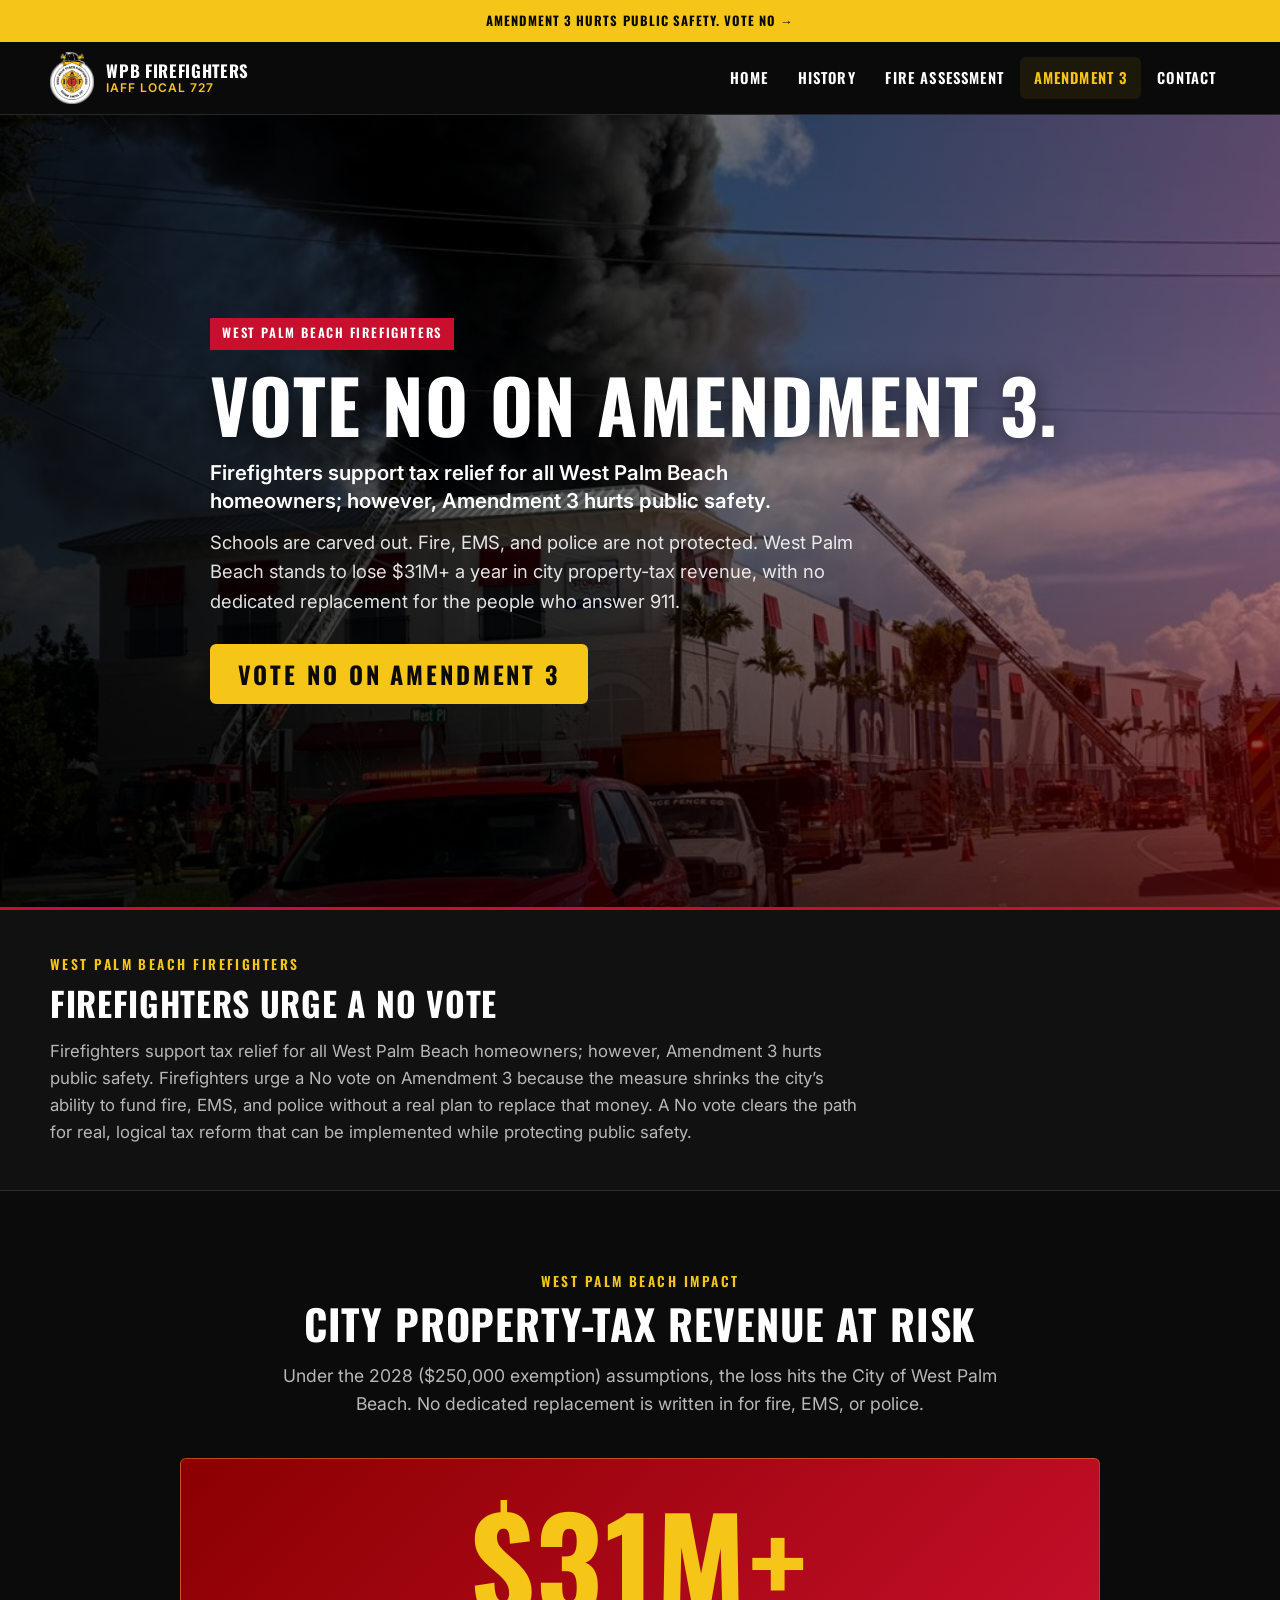
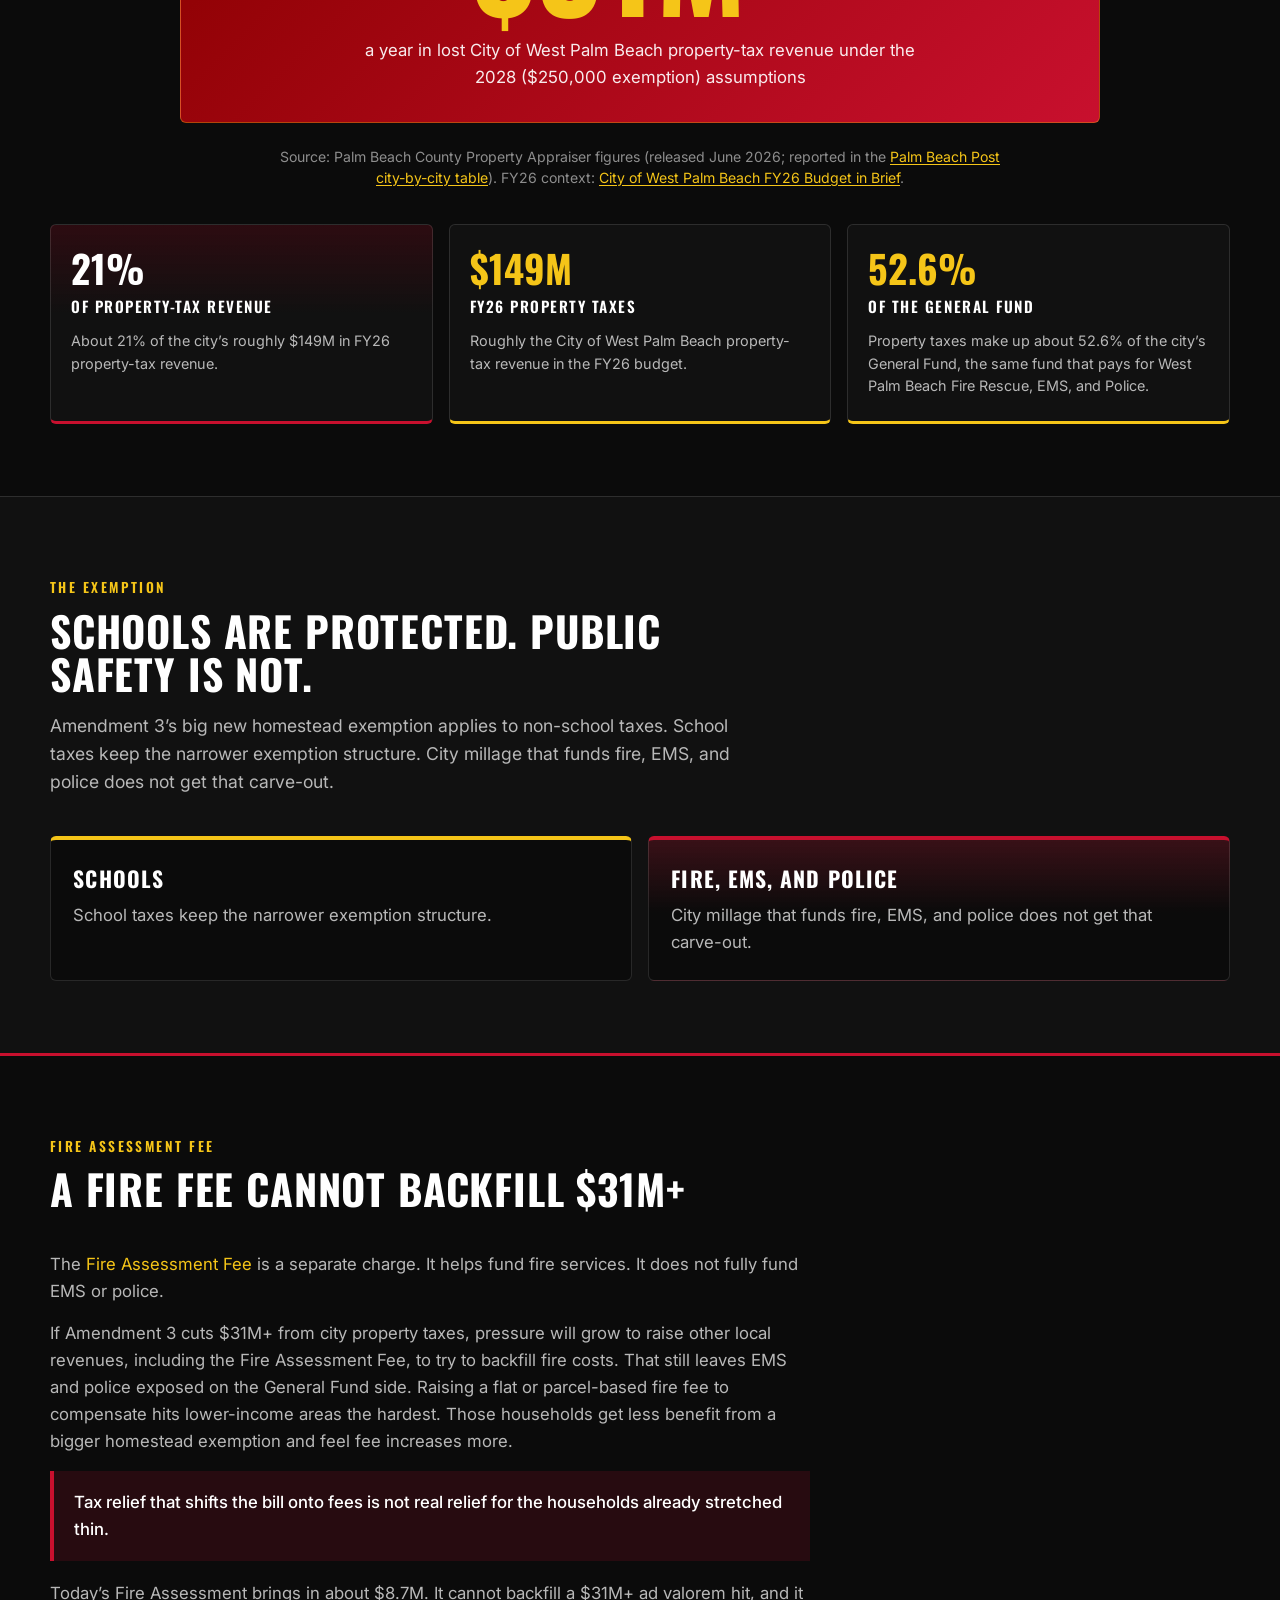
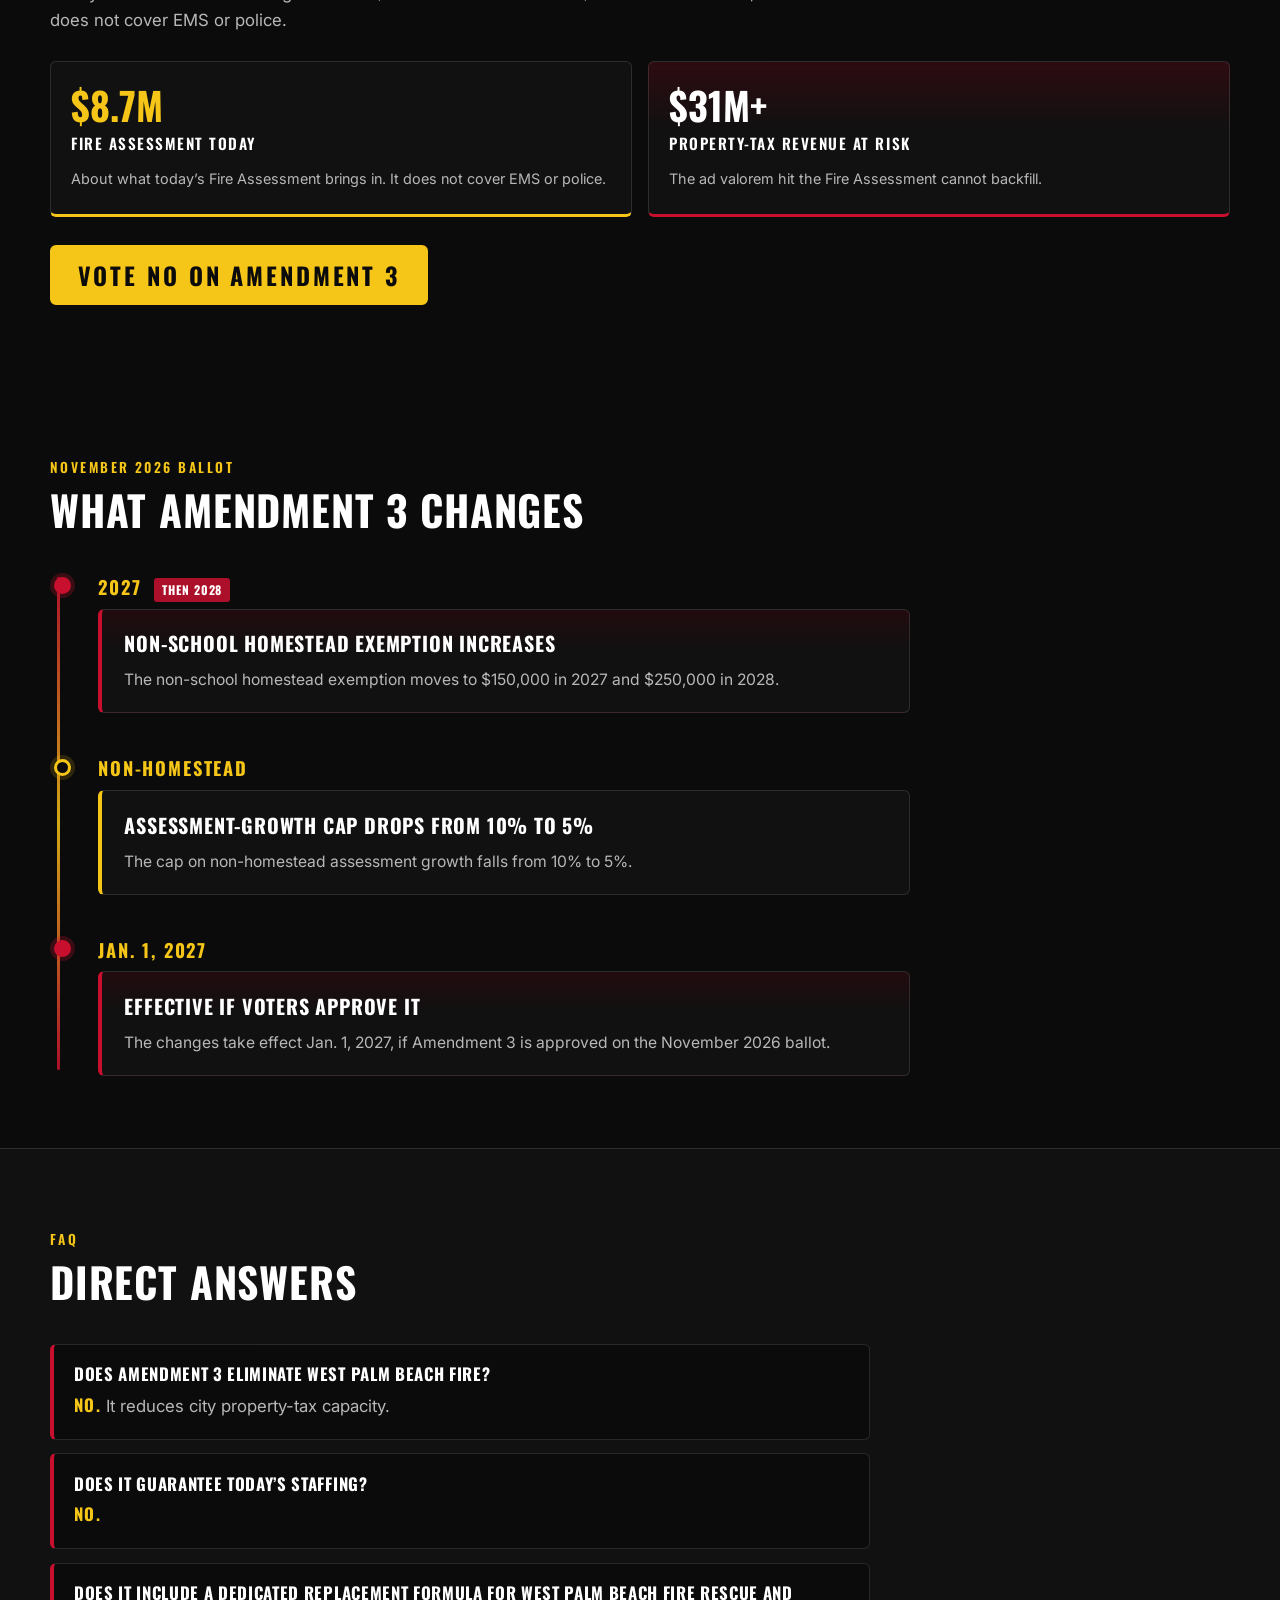
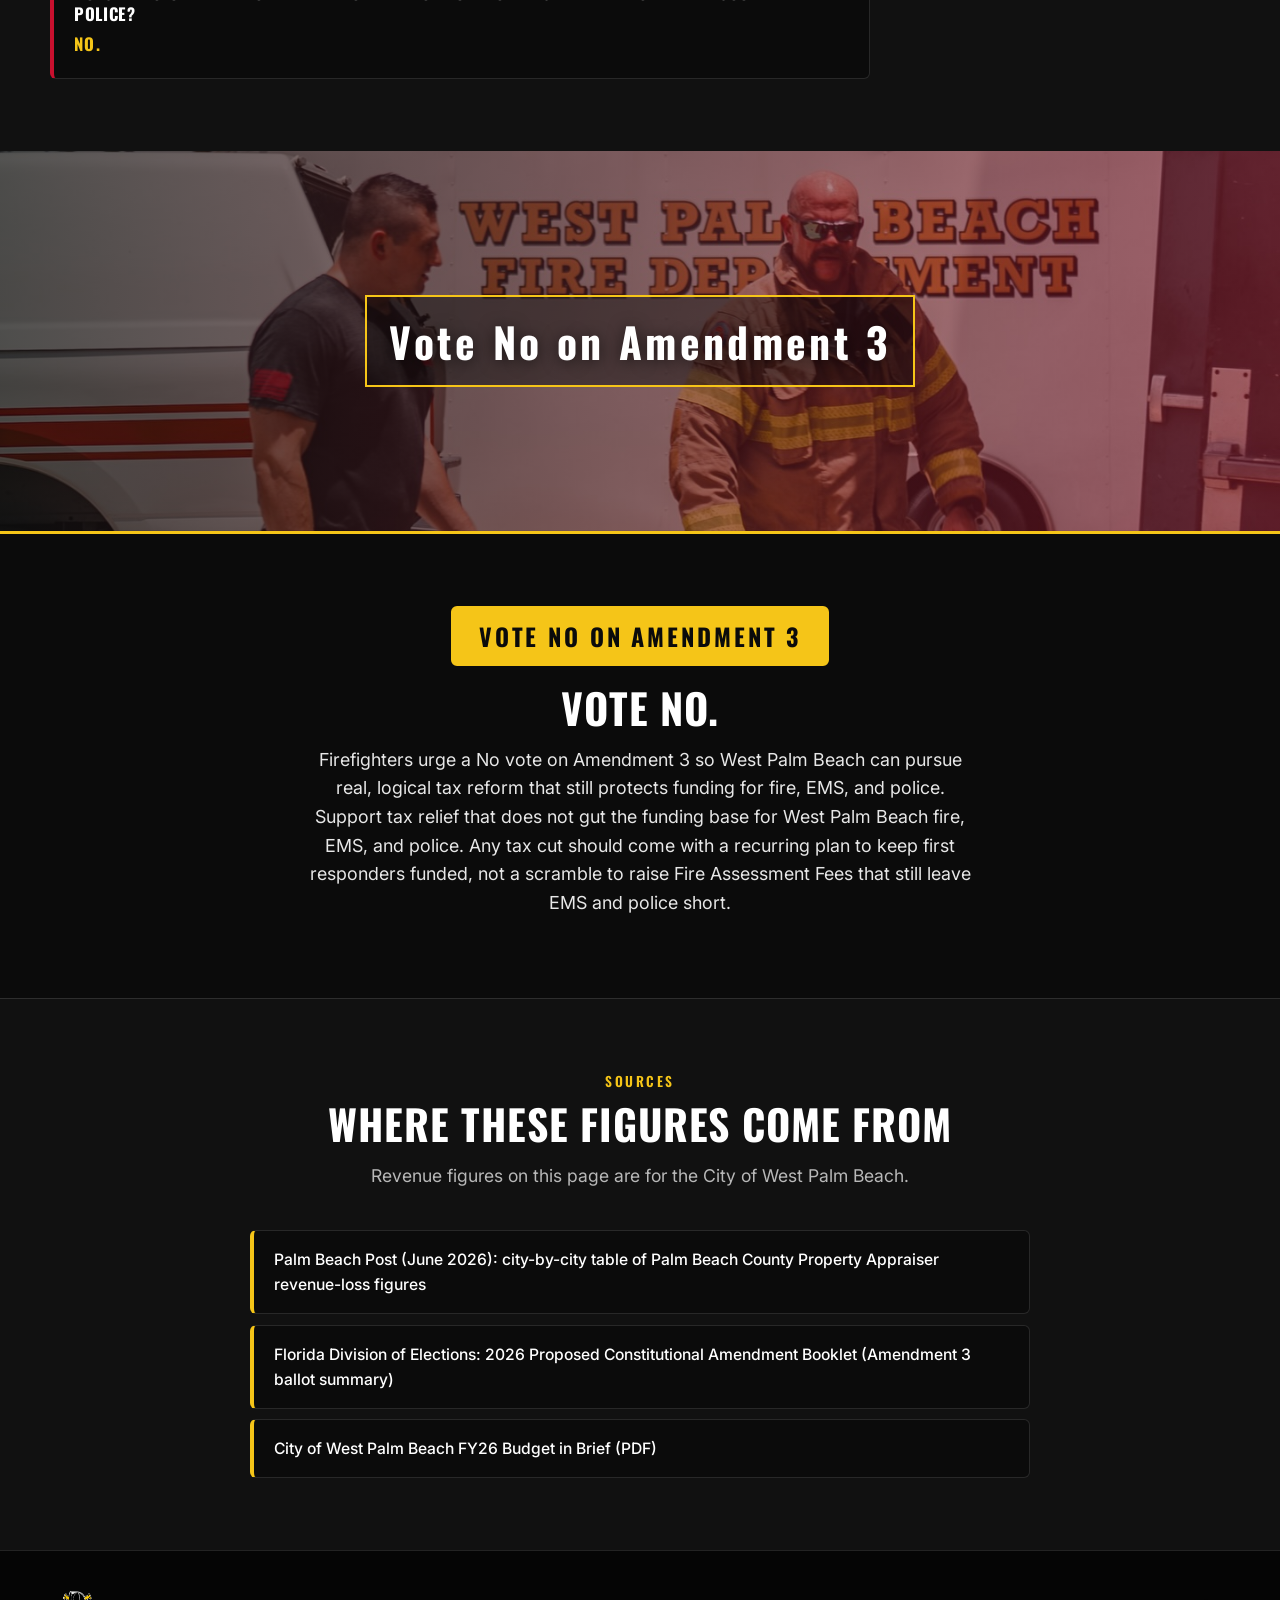
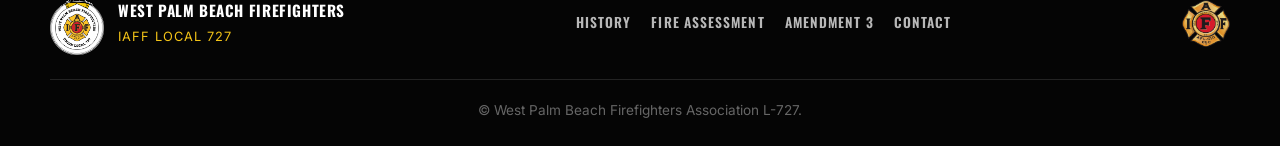
==== commit 202f068b: "Point the yellow bar at Amendment 3 Replace the City Administration contact CTA with a short Vote No" ====
--- a/amendment3/index.html
+++ b/amendment3/index.html
@@ -11,7 +11,7 @@
   <link rel="stylesheet" href="../styles.css" />
 </head>
 <body class="a3-page">
-  <a class="draft-banner draft-banner--cta" href="../index.html#contact">TELL CITY ADMINISTRATION: SUPPORT OUR FIREFIGHTERS — Contact Officials →</a>
+  <a class="draft-banner draft-banner--cta" href="/amendment3/">Amendment 3 hurts public safety. Vote No →</a>
 
   <header class="site-header">
     <div class="container header-inner">
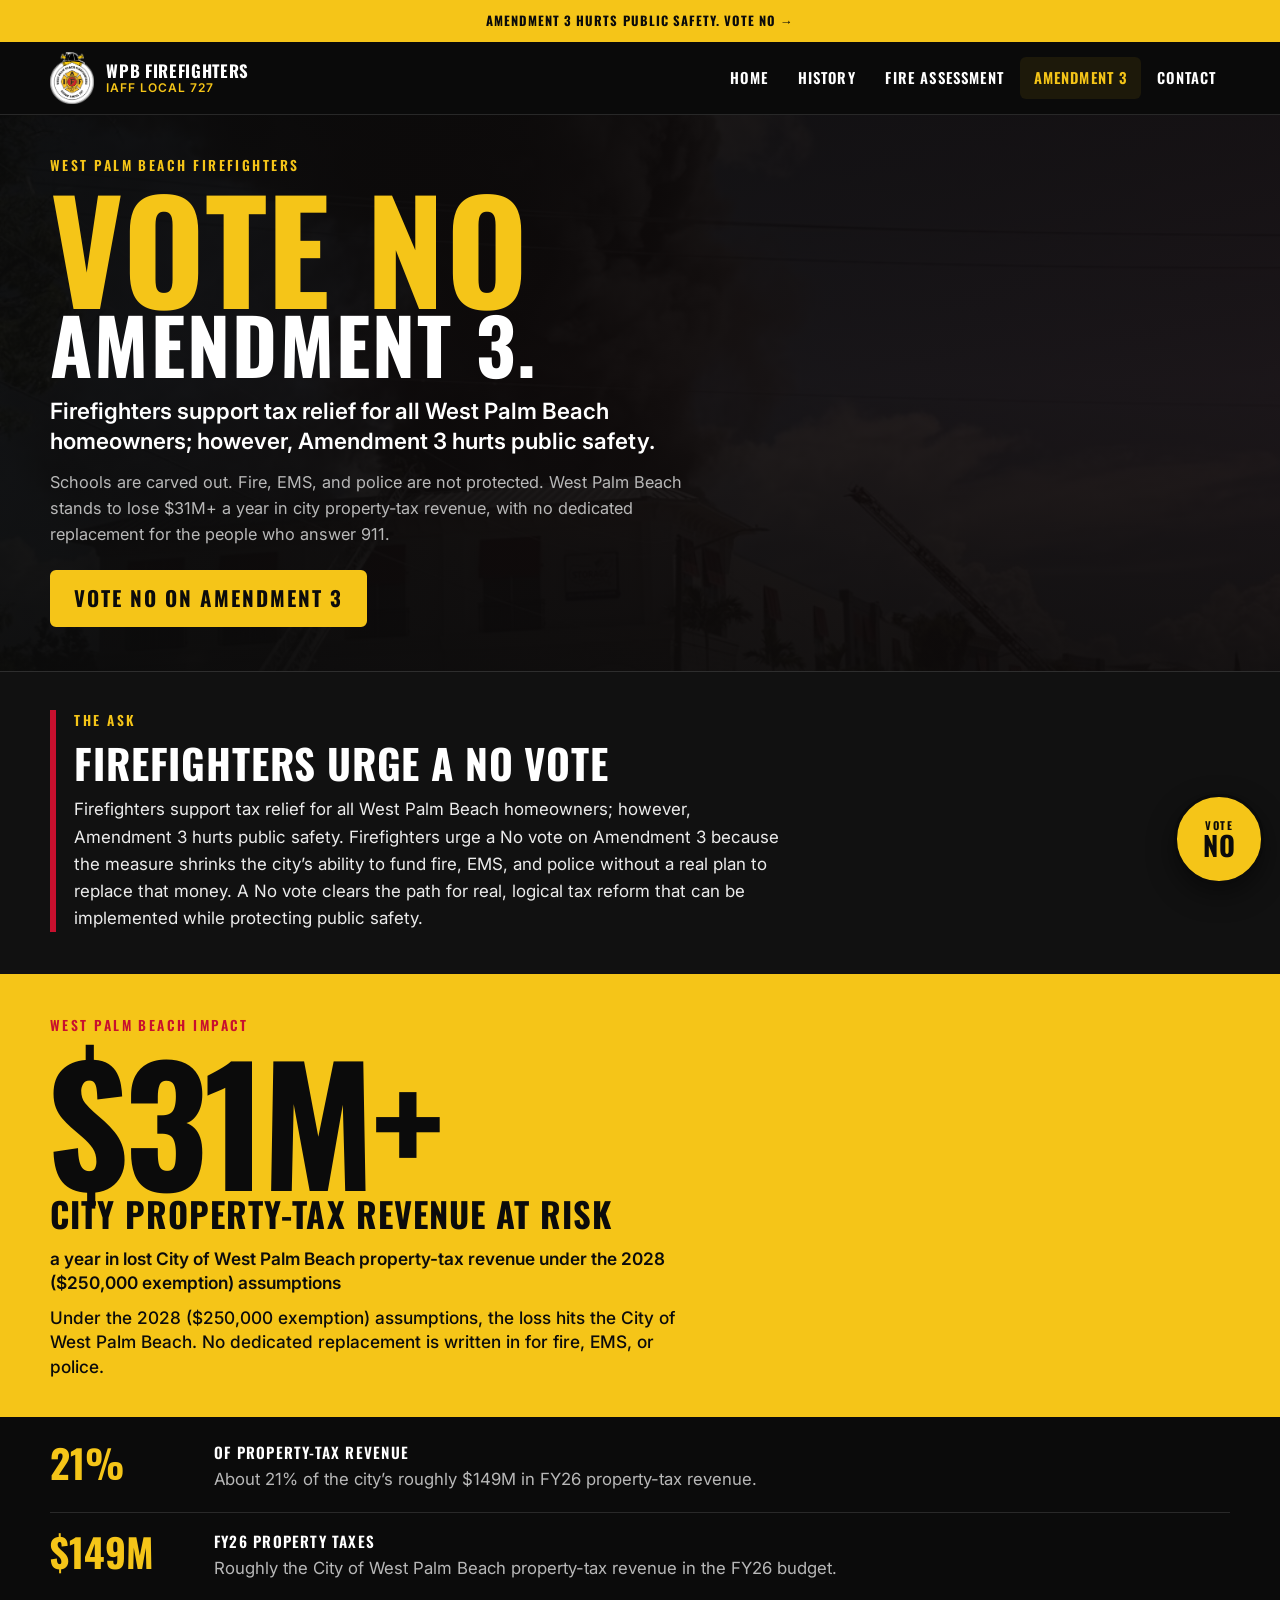
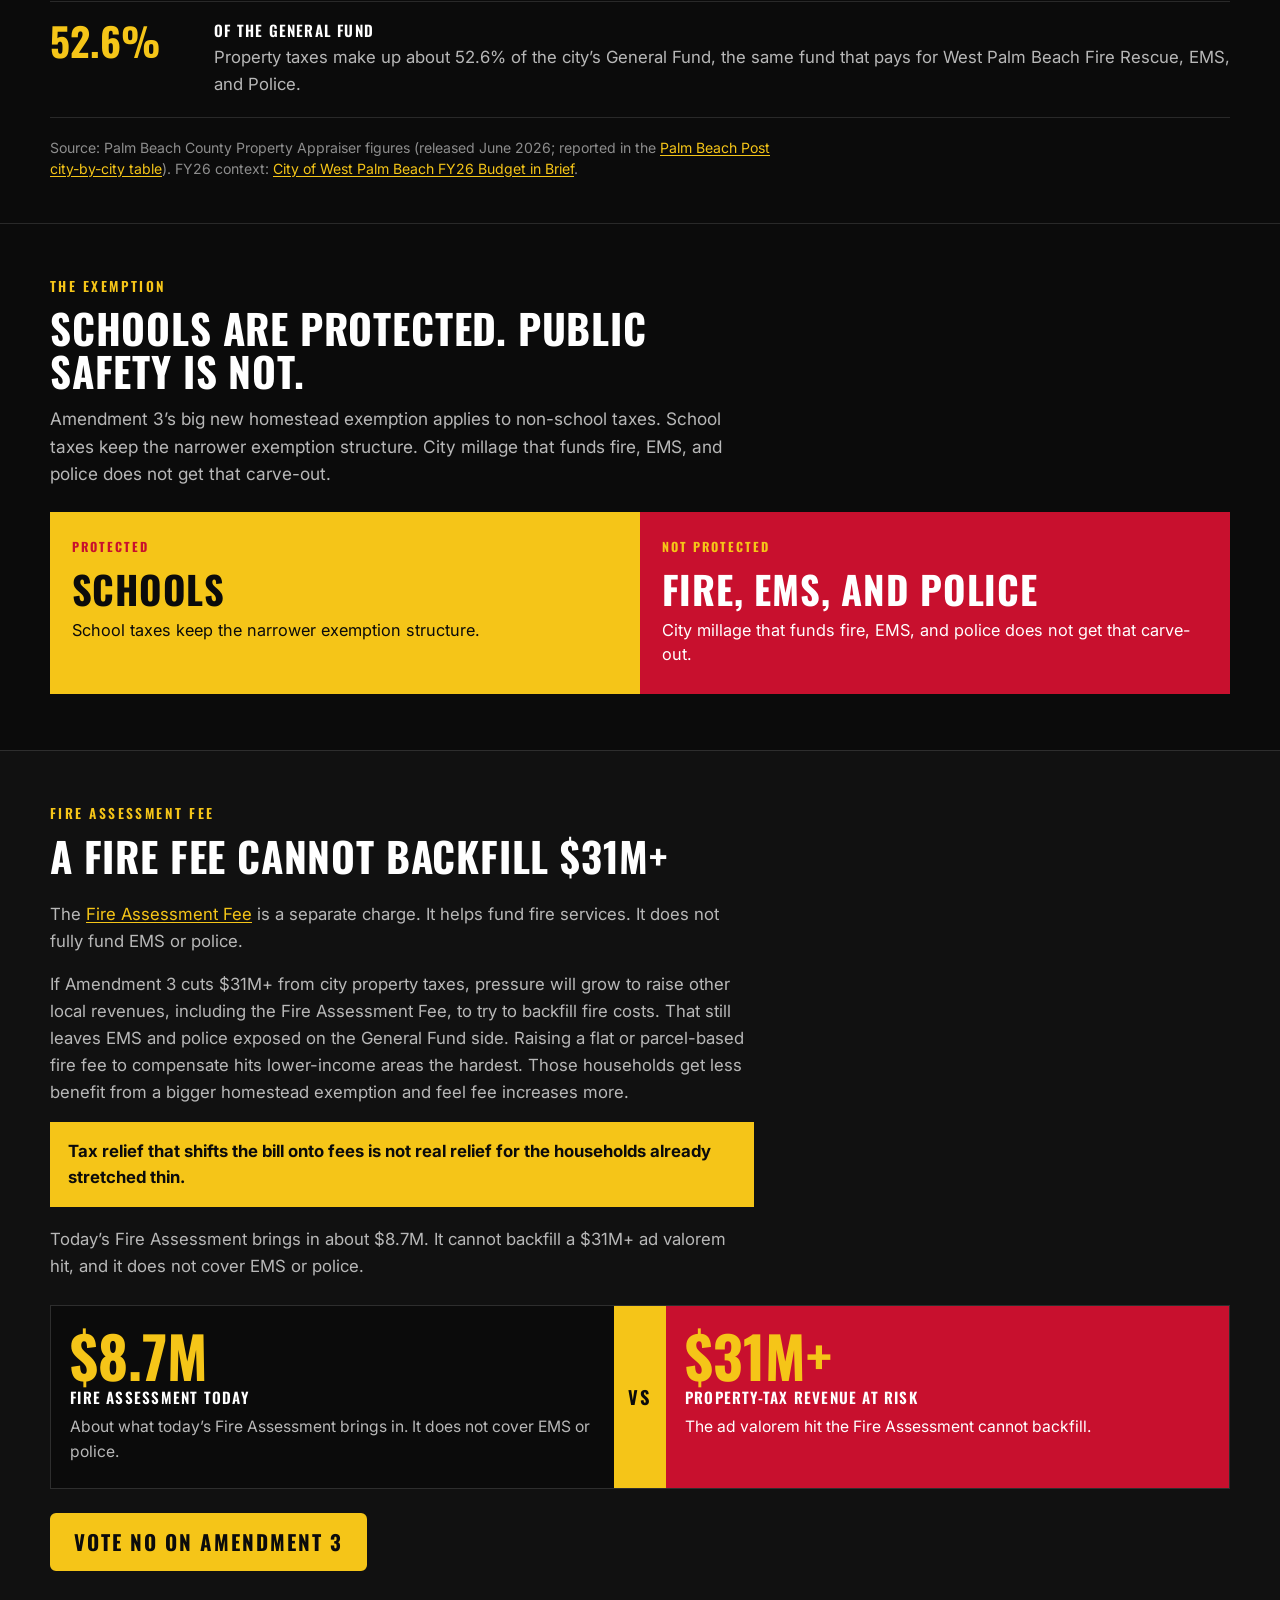
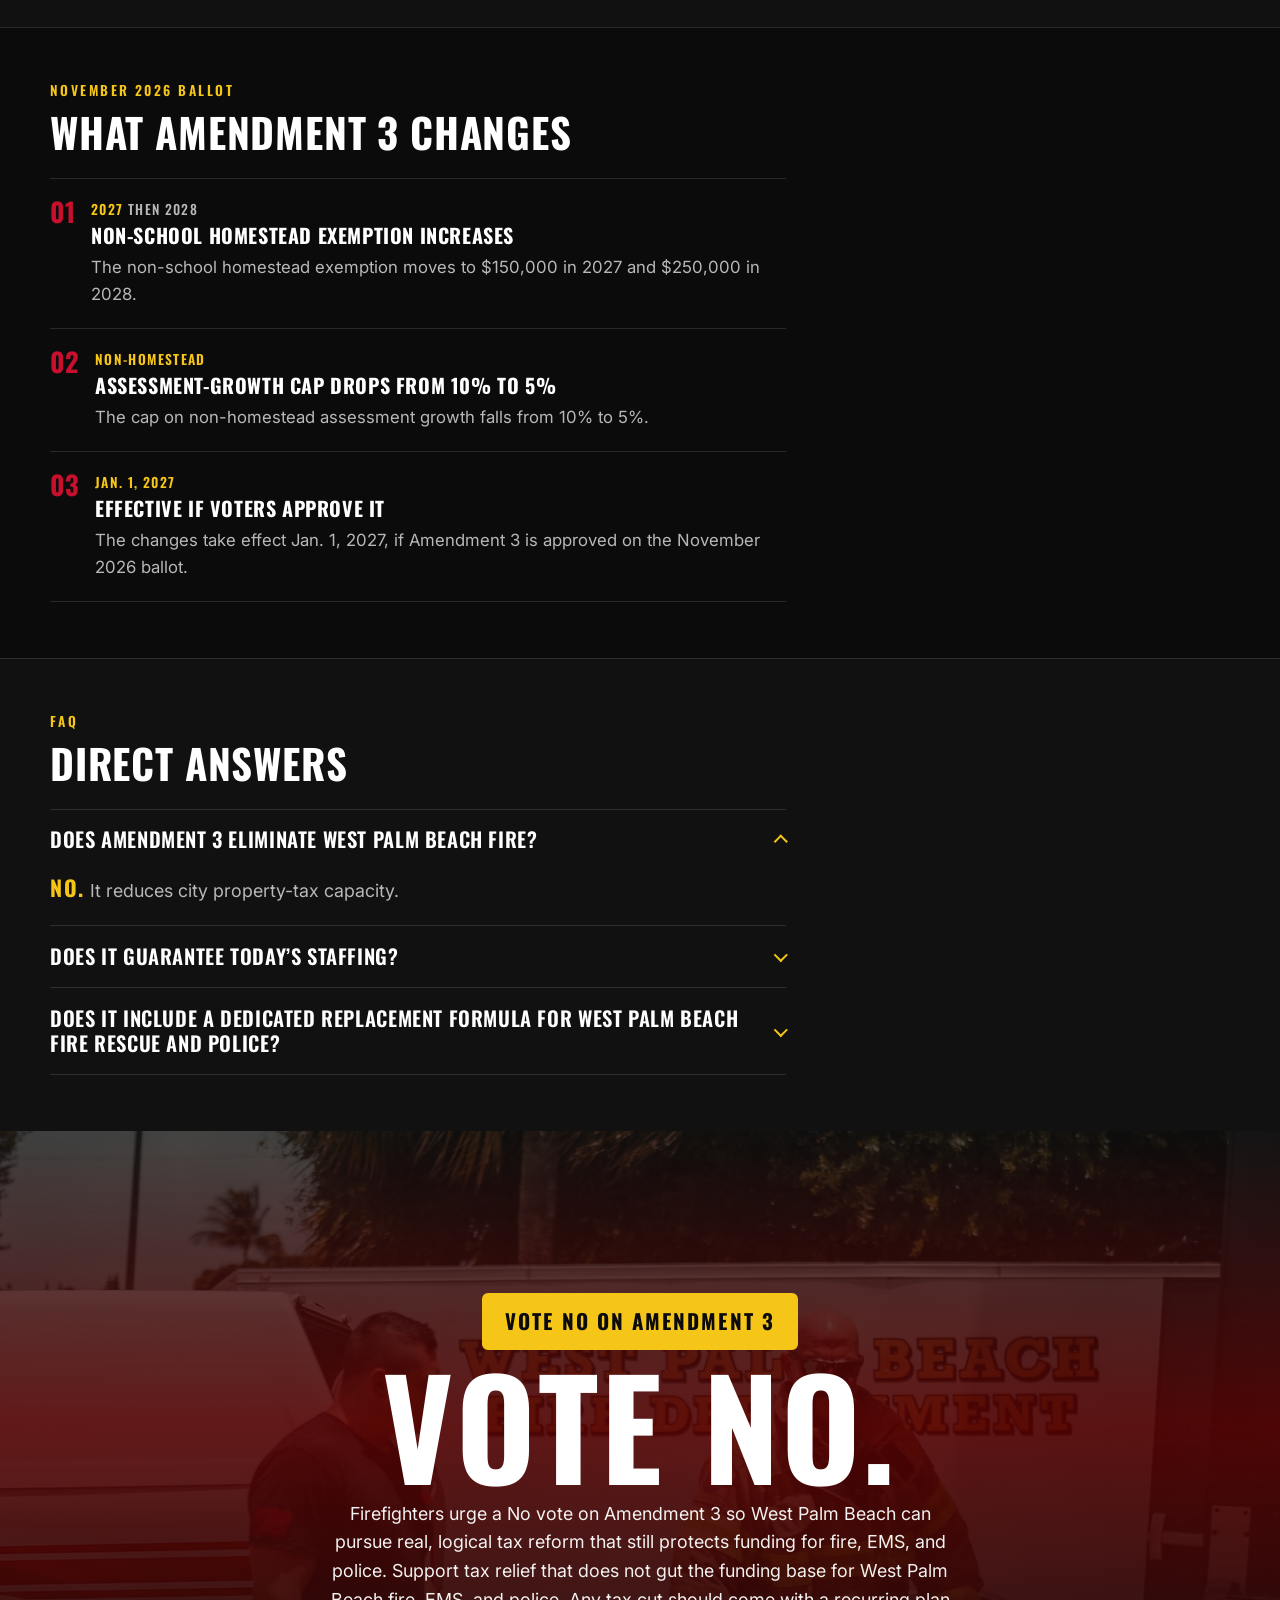
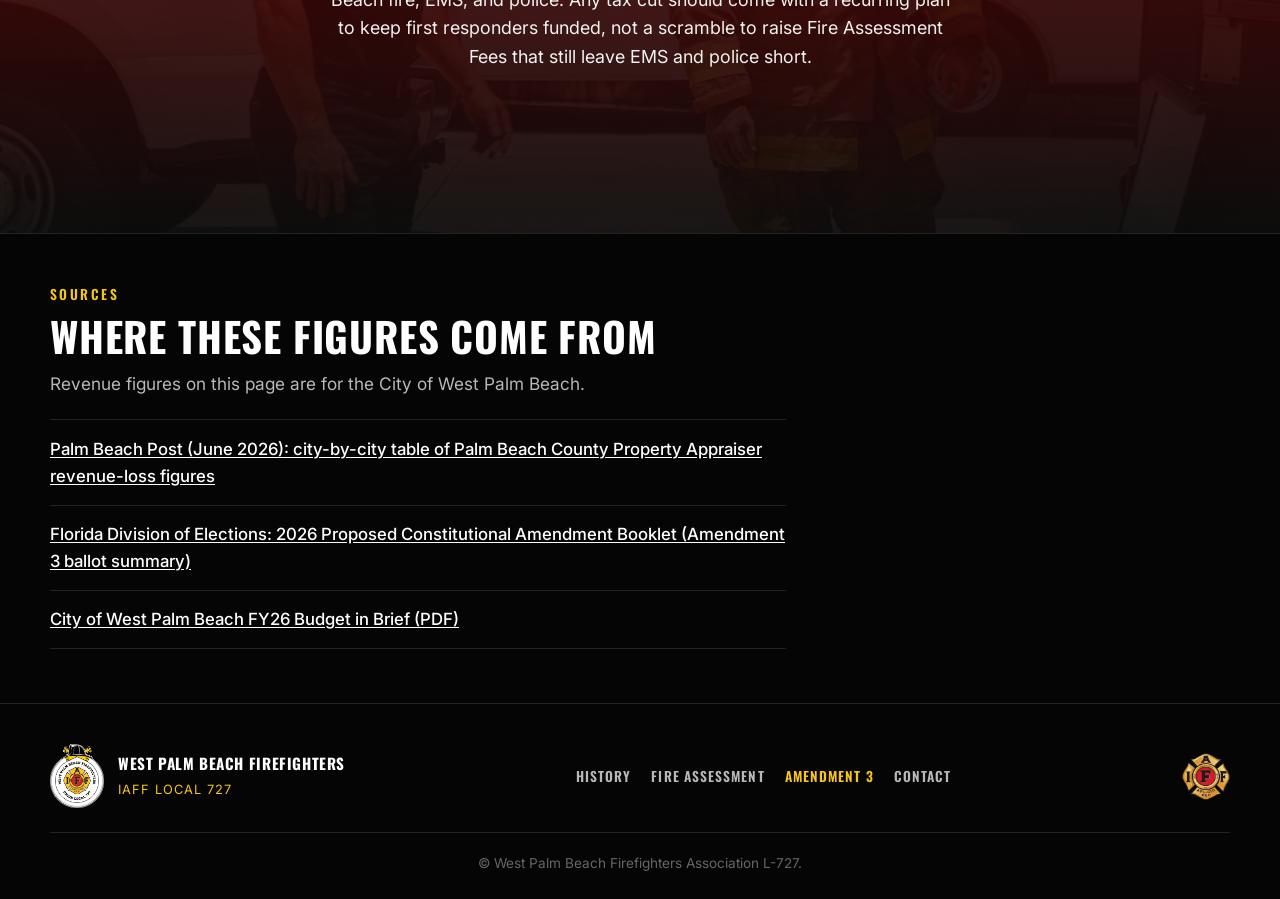
==== commit fa781d8c: "Restyle Amendment 3 as a campaign page. Replace the Fire Assessment layout clone with a scoped Vote " ====
--- a/amendment3/index.html
+++ b/amendment3/index.html
@@ -43,9 +43,14 @@
     </div>
   </header>
 
+  <a class="a3-sticky" href="#vote-no">
+    <span class="a3-sticky-kicker">Vote</span>
+    <span class="a3-sticky-word">No</span>
+  </a>
+
   <main>
-    <section class="faf-hero a3-hero" aria-labelledby="a3-hero-heading">
-      <div class="faf-hero-bg faf-hero-bg--ops" aria-hidden="true">
+    <section class="a3-hero" aria-labelledby="a3-hero-heading">
+      <div class="a3-hero-bg" aria-hidden="true">
         <img
           src="../assets/user/b-structure-fire.png"
           alt=""
@@ -53,12 +58,15 @@
           height="1600"
         />
       </div>
-      <div class="faf-hero-overlay" aria-hidden="true"></div>
-      <div class="container faf-hero-content">
-        <p class="hero-eyebrow">West Palm Beach Firefighters</p>
-        <h1 id="a3-hero-heading">Vote No on Amendment 3.</h1>
+      <div class="container a3-hero-inner">
+        <p class="eyebrow">West Palm Beach Firefighters</p>
+        <h1 id="a3-hero-heading">
+          <span class="a3-hero-vote">Vote No</span>
+          <span class="a3-hero-on">on</span>
+          <span class="a3-hero-name">Amendment 3.</span>
+        </h1>
         <p class="a3-support">Firefighters support tax relief for all West Palm Beach homeowners; however, Amendment 3 hurts public safety.</p>
-        <p class="hero-sub">
+        <p class="a3-hero-note">
           Schools are carved out. Fire, EMS, and police are not protected. West Palm Beach
           stands to lose $31M+ a year in city property-tax revenue, with no dedicated
           replacement for the people who answer 911.
@@ -67,10 +75,10 @@
       </div>
     </section>
 
-    <section class="faf-intro" aria-labelledby="a3-position-heading">
-      <div class="container">
-        <div class="faf-intro-card">
-          <p class="eyebrow">West Palm Beach Firefighters</p>
+    <section class="a3-manifesto" aria-labelledby="a3-position-heading">
+      <div class="container">
+        <div class="a3-manifesto-inner">
+          <p class="eyebrow">The ask</p>
           <h2 id="a3-position-heading">Firefighters urge a No vote</h2>
           <p>
             Firefighters support tax relief for all West Palm Beach homeowners; however,
@@ -83,58 +91,61 @@
       </div>
     </section>
 
-    <section class="impact a3-impact" id="impact" aria-labelledby="a3-impact-heading">
-      <div class="container">
-        <div class="section-head section-head--center">
+    <section class="a3-statement" id="impact" aria-labelledby="a3-impact-heading">
+      <div class="a3-statement-banner">
+        <div class="container">
           <p class="eyebrow">West Palm Beach impact</p>
-          <h2 id="a3-impact-heading">City property-tax revenue at risk</h2>
-          <p class="lead">
+          <h2 id="a3-impact-heading">
+            <span class="a3-statement-figure">$31M+</span>
+            <span class="a3-statement-title">City property-tax revenue at risk</span>
+          </h2>
+          <p class="a3-statement-caption">
+            a year in lost City of West Palm Beach property-tax revenue under the 2028
+            ($250,000 exemption) assumptions
+          </p>
+          <p class="a3-statement-note">
             Under the 2028 ($250,000 exemption) assumptions, the loss hits the City of
             West Palm Beach. No dedicated replacement is written in for fire, EMS, or police.
           </p>
         </div>
-
-        <div class="impact-total">
-          <div class="impact-total-figure">$31M+</div>
-          <p class="impact-total-caption">
-            a year in lost City of West Palm Beach property-tax revenue under the 2028
-            ($250,000 exemption) assumptions
-          </p>
-        </div>
-
+      </div>
+      <div class="container a3-ledger">
+        <article class="a3-ledger-row">
+          <p class="a3-ledger-figure">21%</p>
+          <div>
+            <h3>Of property-tax revenue</h3>
+            <p>About 21% of the city’s roughly $149M in FY26 property-tax revenue.</p>
+          </div>
+        </article>
+        <article class="a3-ledger-row">
+          <p class="a3-ledger-figure">$149M</p>
+          <div>
+            <h3>FY26 property taxes</h3>
+            <p>Roughly the City of West Palm Beach property-tax revenue in the FY26 budget.</p>
+          </div>
+        </article>
+        <article class="a3-ledger-row">
+          <p class="a3-ledger-figure">52.6%</p>
+          <div>
+            <h3>Of the General Fund</h3>
+            <p>
+              Property taxes make up about 52.6% of the city’s General Fund, the same fund
+              that pays for West Palm Beach Fire Rescue, EMS, and Police.
+            </p>
+          </div>
+        </article>
         <p class="a3-attrib">
           Source: Palm Beach County Property Appraiser figures (released June 2026; reported in the
           <a href="https://www.palmbeachpost.com/story/business/real-estate/2026/06/08/florida-property-tax-cut-cost-palm-beach-county-cities/90421219007/" target="_blank" rel="noopener noreferrer">Palm Beach Post city-by-city table</a>).
           FY26 context:
           <a href="https://www.wpb.org/files/assets/city/v/2/finance/documents/remediated-documents/final-fy26-budget-in-brief.pdf" target="_blank" rel="noopener noreferrer">City of West Palm Beach FY26 Budget in Brief</a>.
         </p>
-
-        <div class="a3-stats">
-          <article class="stat-card stat-card--alert">
-            <div class="stat-amount">21%</div>
-            <h3>Of property-tax revenue</h3>
-            <p>About 21% of the city’s roughly $149M in FY26 property-tax revenue.</p>
-          </article>
-          <article class="stat-card">
-            <div class="stat-amount">$149M</div>
-            <h3>FY26 property taxes</h3>
-            <p>Roughly the City of West Palm Beach property-tax revenue in the FY26 budget.</p>
-          </article>
-          <article class="stat-card">
-            <div class="stat-amount">52.6%</div>
-            <h3>Of the General Fund</h3>
-            <p>
-              Property taxes make up about 52.6% of the city’s General Fund, the same fund
-              that pays for West Palm Beach Fire Rescue, EMS, and Police.
-            </p>
-          </article>
-        </div>
-      </div>
-    </section>
-
-    <section class="a3-carveout" aria-labelledby="a3-carveout-heading">
-      <div class="container">
-        <div class="section-head">
+      </div>
+    </section>
+
+    <section class="a3-contrast" aria-labelledby="a3-carveout-heading">
+      <div class="container">
+        <div class="a3-block-head">
           <p class="eyebrow">The exemption</p>
           <h2 id="a3-carveout-heading">Schools are protected. Public safety is not.</h2>
           <p class="lead">
@@ -143,12 +154,14 @@
             fire, EMS, and police does not get that carve-out.
           </p>
         </div>
-        <div class="a3-split">
-          <article class="a3-panel">
+        <div class="a3-contrast-grid">
+          <article class="a3-side a3-side--protected">
+            <p class="a3-side-status">Protected</p>
             <h3>Schools</h3>
             <p>School taxes keep the narrower exemption structure.</p>
           </article>
-          <article class="a3-panel a3-panel--safety">
+          <article class="a3-side a3-side--exposed">
+            <p class="a3-side-status">Not protected</p>
             <h3>Fire, EMS, and police</h3>
             <p>City millage that funds fire, EMS, and police does not get that carve-out.</p>
           </article>
@@ -158,7 +171,7 @@
 
     <section class="a3-fee" id="fire-fee" aria-labelledby="a3-fee-heading">
       <div class="container">
-        <div class="section-head">
+        <div class="a3-block-head">
           <p class="eyebrow">Fire Assessment Fee</p>
           <h2 id="a3-fee-heading">A fire fee cannot backfill $31M+</h2>
         </div>
@@ -175,7 +188,7 @@
             Those households get less benefit from a bigger homestead exemption and feel fee
             increases more.
           </p>
-          <div class="contact-callout">
+          <div class="a3-callout">
             Tax relief that shifts the bill onto fees is not real relief for the households
             already stretched thin.
           </div>
@@ -184,14 +197,15 @@
             hit, and it does not cover EMS or police.
           </p>
         </div>
-        <div class="a3-compare">
-          <article class="stat-card">
-            <div class="stat-amount">$8.7M</div>
+        <div class="a3-vs">
+          <article class="a3-vs-side">
+            <p class="a3-vs-amount">$8.7M</p>
             <h3>Fire Assessment today</h3>
             <p>About what today’s Fire Assessment brings in. It does not cover EMS or police.</p>
           </article>
-          <article class="stat-card stat-card--alert">
-            <div class="stat-amount">$31M+</div>
+          <p class="a3-vs-mark" aria-hidden="true">vs</p>
+          <article class="a3-vs-side a3-vs-side--loss">
+            <p class="a3-vs-amount">$31M+</p>
             <h3>Property-tax revenue at risk</h3>
             <p>The ad valorem hit the Fire Assessment cannot backfill.</p>
           </article>
@@ -202,42 +216,33 @@
       </div>
     </section>
 
-    <section class="faf-timeline" id="changes" aria-labelledby="a3-changes-heading">
-      <div class="container">
-        <div class="section-head">
+    <section class="a3-changes" id="changes" aria-labelledby="a3-changes-heading">
+      <div class="container">
+        <div class="a3-block-head">
           <p class="eyebrow">November 2026 ballot</p>
           <h2 id="a3-changes-heading">What Amendment 3 changes</h2>
         </div>
-        <ol class="timeline">
-          <li class="timeline-item timeline-item--accent">
-            <div class="timeline-marker" aria-hidden="true"></div>
-            <div class="timeline-year">2027 <span>then 2028</span></div>
-            <div class="timeline-body">
-              <h3>Non-school homestead exemption increases</h3>
-              <p>
-                The non-school homestead exemption moves to $150,000 in 2027 and $250,000 in 2028.
-              </p>
-            </div>
-          </li>
-          <li class="timeline-item">
-            <div class="timeline-marker" aria-hidden="true"></div>
-            <div class="timeline-year">Non-homestead</div>
-            <div class="timeline-body">
-              <h3>Assessment-growth cap drops from 10% to 5%</h3>
-              <p>
-                The cap on non-homestead assessment growth falls from 10% to 5%.
-              </p>
-            </div>
-          </li>
-          <li class="timeline-item timeline-item--accent">
-            <div class="timeline-marker" aria-hidden="true"></div>
-            <div class="timeline-year">Jan. 1, 2027</div>
-            <div class="timeline-body">
-              <h3>Effective if voters approve it</h3>
-              <p>
-                The changes take effect Jan. 1, 2027, if Amendment 3 is approved on the November 2026 ballot.
-              </p>
-            </div>
+        <ol class="a3-changes-list">
+          <li>
+            <p class="a3-changes-when">2027 <span>then 2028</span></p>
+            <h3>Non-school homestead exemption increases</h3>
+            <p>
+              The non-school homestead exemption moves to $150,000 in 2027 and $250,000 in 2028.
+            </p>
+          </li>
+          <li>
+            <p class="a3-changes-when">Non-homestead</p>
+            <h3>Assessment-growth cap drops from 10% to 5%</h3>
+            <p>
+              The cap on non-homestead assessment growth falls from 10% to 5%.
+            </p>
+          </li>
+          <li>
+            <p class="a3-changes-when">Jan. 1, 2027</p>
+            <h3>Effective if voters approve it</h3>
+            <p>
+              The changes take effect Jan. 1, 2027, if Amendment 3 is approved on the November 2026 ballot.
+            </p>
           </li>
         </ol>
       </div>
@@ -245,44 +250,40 @@
 
     <section class="a3-faq" id="faq" aria-labelledby="a3-faq-heading">
       <div class="container">
-        <div class="section-head">
+        <div class="a3-block-head">
           <p class="eyebrow">FAQ</p>
           <h2 id="a3-faq-heading">Direct answers</h2>
         </div>
-        <dl class="a3-faq-list">
-          <div>
-            <dt>Does Amendment 3 eliminate West Palm Beach Fire?</dt>
-            <dd><strong>No.</strong> It reduces city property-tax capacity.</dd>
-          </div>
-          <div>
-            <dt>Does it guarantee today’s staffing?</dt>
-            <dd><strong>No.</strong></dd>
-          </div>
-          <div>
-            <dt>Does it include a dedicated replacement formula for West Palm Beach Fire Rescue and Police?</dt>
-            <dd><strong>No.</strong></dd>
-          </div>
-        </dl>
-      </div>
-    </section>
-
-    <section class="photo-band a3-band" aria-label="Vote No on Amendment 3">
-      <img
-        src="../assets/instagram/ig-03.jpg"
-        alt="West Palm Beach firefighters training in turnout gear"
-        width="1600"
-        height="900"
-      />
-      <div class="photo-band-caption">
-        <span>Vote No on Amendment 3</span>
+        <div class="a3-faq-list">
+          <details class="a3-faq-item" open>
+            <summary>Does Amendment 3 eliminate West Palm Beach Fire?</summary>
+            <p><strong>No.</strong> It reduces city property-tax capacity.</p>
+          </details>
+          <details class="a3-faq-item">
+            <summary>Does it guarantee today’s staffing?</summary>
+            <p><strong>No.</strong></p>
+          </details>
+          <details class="a3-faq-item">
+            <summary>Does it include a dedicated replacement formula for West Palm Beach Fire Rescue and Police?</summary>
+            <p><strong>No.</strong></p>
+          </details>
+        </div>
       </div>
     </section>
 
     <section class="a3-close" id="vote-no" aria-labelledby="a3-close-heading">
-      <div class="container">
+      <div class="a3-close-media" aria-hidden="true">
+        <img
+          src="../assets/instagram/ig-03.jpg"
+          alt=""
+          width="1600"
+          height="900"
+        />
+      </div>
+      <div class="container a3-close-inner">
         <p class="a3-vote-badge a3-vote-badge--static">Vote No on Amendment 3</p>
         <h2 id="a3-close-heading">Vote No.</h2>
-        <p>
+        <p class="a3-close-copy">
           Firefighters urge a No vote on Amendment 3 so West Palm Beach can pursue real,
           logical tax reform that still protects funding for fire, EMS, and police.
           Support tax relief that does not gut the funding base for West Palm Beach fire,
@@ -293,16 +294,14 @@
       </div>
     </section>
 
-    <section class="faf-sources" id="sources" aria-labelledby="a3-sources-heading">
-      <div class="container">
-        <div class="section-head section-head--center">
-          <p class="eyebrow">Sources</p>
-          <h2 id="a3-sources-heading">Where these figures come from</h2>
-          <p class="lead">
-            Revenue figures on this page are for the City of West Palm Beach.
-          </p>
-        </div>
-        <ul class="sources-list">
+    <section class="a3-sources" id="sources" aria-labelledby="a3-sources-heading">
+      <div class="container">
+        <p class="eyebrow">Sources</p>
+        <h2 id="a3-sources-heading">Where these figures come from</h2>
+        <p class="a3-sources-lead">
+          Revenue figures on this page are for the City of West Palm Beach.
+        </p>
+        <ul class="a3-sources-list">
           <li>
             <a href="https://www.palmbeachpost.com/story/business/real-estate/2026/06/08/florida-property-tax-cut-cost-palm-beach-county-cities/90421219007/" target="_blank" rel="noopener noreferrer">
               Palm Beach Post (June 2026): city-by-city table of Palm Beach County Property Appraiser revenue-loss figures
@@ -341,7 +340,7 @@
         <nav class="footer-links" aria-label="Footer">
           <a href="../history.html">History</a>
           <a href="../fire-assessment.html">Fire Assessment</a>
-          <a href="/amendment3/">Amendment 3</a>
+          <a href="/amendment3/" aria-current="page">Amendment 3</a>
           <a href="../index.html#contact">Contact</a>
         </nav>
         <img
@@ -362,12 +361,22 @@
     (function () {
       var toggle = document.querySelector('.nav-toggle');
       var nav = document.getElementById('site-nav');
-      if (!toggle || !nav) return;
-      toggle.addEventListener('click', function () {
-        var open = nav.classList.toggle('open');
-        toggle.setAttribute('aria-expanded', open ? 'true' : 'false');
-        toggle.setAttribute('aria-label', open ? 'Close menu' : 'Open menu');
-      });
+      if (toggle && nav) {
+        toggle.addEventListener('click', function () {
+          var open = nav.classList.toggle('open');
+          toggle.setAttribute('aria-expanded', open ? 'true' : 'false');
+          toggle.setAttribute('aria-label', open ? 'Close menu' : 'Open menu');
+        });
+      }
+
+      var sticky = document.querySelector('.a3-sticky');
+      var close = document.getElementById('vote-no');
+      if (sticky && close && 'IntersectionObserver' in window) {
+        var observer = new IntersectionObserver(function (entries) {
+          sticky.classList.toggle('a3-sticky--hidden', entries[0].isIntersecting);
+        }, { threshold: 0.45 });
+        observer.observe(close);
+      }
     })();
   </script>
 </body>
--- a/styles.css
+++ b/styles.css
@@ -1334,7 +1334,7 @@
   grid-template-columns: repeat(3, 1fr);
   gap: 1.25rem;
 }
-@media (max-width: 900px) {
+@media (max-width: 980px) {
   .eboard-grid { grid-template-columns: repeat(2, 1fr); }
 }
 @media (max-width: 560px) {
@@ -1656,53 +1656,184 @@
     letter-spacing: 0.04em;
   }
   .brand-name { font-size: 0.9rem; }
+
+  /* Readable column on tablets only. Phone (≤720) and desktop (>980)
+     keep the full container width. Header stays wide so the nav still fits.
+     Full-bleed action/community photos stay edge to edge; their copy columns match. */
+  main .container:not(.faf-action-grid),
+  .site-footer .container {
+    width: min(100% - 2.5rem, 40rem);
+    margin-inline: auto;
+  }
+
+  .community-copy,
+  .faf-action-copy {
+    width: min(100% - 2.5rem, 40rem);
+    justify-self: center;
+  }
 }
 
 /* =========================================================
-   Amendment 3: Vote No (extends Bold Community / FAF splash)
+   Amendment 3 campaign page (scoped to .a3-page / .a3-*)
    ========================================================= */
 
+.a3-page main {
+  overflow-x: clip;
+}
+
+.a3-sticky {
+  position: fixed;
+  z-index: 850;
+  right: 1rem;
+  bottom: 1rem;
+  width: 5.6rem;
+  height: 5.6rem;
+  border-radius: 50%;
+  display: flex;
+  flex-direction: column;
+  align-items: center;
+  justify-content: center;
+  gap: 0.1rem;
+  background: var(--gold);
+  color: var(--black);
+  border: 3px solid var(--black);
+  box-shadow: 0 10px 28px rgba(0, 0, 0, 0.45);
+  font-family: var(--font-display);
+  font-weight: 700;
+  line-height: 0.9;
+  text-transform: uppercase;
+  text-decoration: none;
+  text-align: center;
+  transition: opacity 0.2s ease, transform 0.2s ease, background 0.15s, color 0.15s, border-color 0.15s;
+}
+
+.a3-sticky-kicker {
+  font-size: 0.68rem;
+  letter-spacing: 0.14em;
+}
+
+.a3-sticky-word {
+  font-size: 1.7rem;
+  letter-spacing: 0.04em;
+}
+
+.a3-sticky:hover,
+.a3-sticky:focus-visible {
+  background: var(--black);
+  color: var(--gold);
+  border-color: var(--gold);
+}
+
+.a3-sticky--hidden {
+  opacity: 0;
+  pointer-events: none;
+  transform: translateY(10px);
+}
+
 .a3-hero {
-  align-items: center;
-  min-height: min(88vh, 860px);
-  padding: 4.5rem 0;
-}
-
-.a3-hero .faf-hero-content {
-  max-width: 860px;
+  position: relative;
+  overflow: hidden;
+  padding: 2.5rem 0 2.75rem;
+  background: var(--black);
+}
+
+.a3-hero-bg {
+  position: absolute;
+  inset: 0;
+}
+
+.a3-hero-bg img {
+  width: 100%;
+  height: 100%;
+  object-fit: cover;
+  object-position: center 28%;
+  filter: grayscale(0.35) contrast(1.08);
+}
+
+.a3-hero-bg::after {
+  content: "";
+  position: absolute;
+  inset: 0;
+  background:
+    linear-gradient(180deg, rgba(11, 11, 11, 0.9) 0%, rgba(11, 11, 11, 0.86) 48%, rgba(11, 11, 11, 0.94) 100%),
+    linear-gradient(100deg, rgba(11, 11, 11, 0.55) 0%, rgba(139, 0, 0, 0.42) 100%);
+}
+
+.a3-hero-inner {
+  position: relative;
+  z-index: 1;
+}
+
+.a3-hero h1 {
+  margin: 0 0 1rem;
+  font-family: var(--font-display);
+  font-weight: 700;
+  text-transform: uppercase;
+  line-height: 0.86;
+  letter-spacing: 0.01em;
+}
+
+.a3-hero-vote {
+  display: block;
+  color: var(--gold);
+  font-size: clamp(3.6rem, 16vw, 8.75rem);
+}
+
+.a3-hero-on {
+  position: absolute;
+  width: 1px;
+  height: 1px;
+  padding: 0;
+  margin: -1px;
+  overflow: hidden;
+  clip: rect(0, 0, 0, 0);
+  white-space: nowrap;
+  border: 0;
+}
+
+.a3-hero-name {
+  display: block;
+  color: var(--white);
+  font-size: clamp(2.15rem, 8vw, 4.8rem);
+  letter-spacing: 0.03em;
+  line-height: 0.95;
 }
 
 .a3-support {
-  margin: 0 0 0.85rem;
-  max-width: 40rem;
-  font-size: 1.28rem;
+  max-width: 38rem;
+  margin: 0 0 0.8rem;
+  color: var(--white);
+  font-size: clamp(1.12rem, 2.2vw, 1.4rem);
   font-weight: 600;
   line-height: 1.35;
-  color: var(--white);
-}
-
-.a3-hero .hero-sub {
-  max-width: 42rem;
-  margin-bottom: 1.75rem;
+}
+
+.a3-hero-note {
+  max-width: 40rem;
+  margin: 0 0 1.4rem;
+  color: var(--muted);
+  font-size: 1.02rem;
 }
 
 .a3-vote-badge {
   display: inline-flex;
   align-items: center;
   justify-content: center;
-  margin: 0;
-  padding: 1rem 1.6rem;
+  max-width: 100%;
+  margin: 0;
+  padding: 0.95rem 1.35rem;
   background: var(--gold);
   color: var(--black);
-  font-family: var(--font-display);
-  font-weight: 700;
-  font-size: clamp(1.15rem, 2.4vw, 1.5rem);
-  letter-spacing: 0.12em;
+  border: 2px solid var(--gold);
+  border-radius: var(--radius);
+  font-family: var(--font-display);
+  font-weight: 700;
+  font-size: clamp(1rem, 2.2vw, 1.3rem);
+  letter-spacing: 0.1em;
+  line-height: 1.1;
+  text-align: center;
   text-transform: uppercase;
   text-decoration: none;
-  line-height: 1;
-  border-radius: var(--radius);
-  border: 2px solid var(--gold);
 }
 
 .a3-vote-badge:hover,
@@ -1720,105 +1851,213 @@
 .a3-vote-badge--static:focus-visible {
   background: var(--gold);
   color: var(--black);
-}
-
-.a3-impact .impact-total {
-  flex-direction: column;
-  gap: 0.85rem;
-  max-width: 920px;
-  padding: 2.25rem 1.75rem 2rem;
-}
-
-.a3-impact .impact-total-figure {
-  font-size: clamp(4.4rem, 14vw, 8rem);
-}
-
-.a3-impact .impact-total-caption {
-  max-width: 36rem;
-  margin: 0;
-  text-align: center;
-  font-size: 1.05rem;
+  border-color: var(--gold);
+}
+
+.a3-manifesto {
+  background: var(--black-2);
+  border-top: 1px solid var(--border);
+  padding: 2.4rem 0 2.6rem;
+}
+
+.a3-manifesto-inner {
+  max-width: 46rem;
+  border-left: 6px solid var(--red);
+  padding-left: 1.15rem;
+}
+
+.a3-manifesto h2,
+.a3-block-head h2,
+.a3-sources h2 {
+  margin: 0 0 0.75rem;
+  font-family: var(--font-display);
+  font-weight: 700;
+  font-size: clamp(1.7rem, 3.6vw, 2.55rem);
+  letter-spacing: 0.02em;
+  line-height: 1.05;
+  text-transform: uppercase;
+}
+
+.a3-manifesto p:last-child {
+  margin: 0;
+  color: rgba(255, 255, 255, 0.92);
+  font-size: 1.06rem;
+}
+
+.a3-statement-banner {
+  background: var(--gold);
+  color: var(--black);
+  padding: 2.6rem 0 2.4rem;
+}
+
+.a3-statement-banner .eyebrow {
+  color: var(--red);
+}
+
+.a3-statement-banner h2 {
+  margin: 0;
+  font-family: var(--font-display);
+  font-weight: 700;
+  line-height: 0.9;
+  text-transform: uppercase;
+}
+
+.a3-statement-figure {
+  display: block;
+  color: var(--black);
+  font-size: clamp(4.6rem, 18vw, 10rem);
+  letter-spacing: -0.02em;
+}
+
+.a3-statement-title {
+  display: block;
+  margin-top: 0.35rem;
+  font-size: clamp(1.35rem, 3vw, 2.15rem);
+  letter-spacing: 0.03em;
+  line-height: 1.05;
+}
+
+.a3-statement-caption,
+.a3-statement-note {
+  max-width: 40rem;
+  margin: 0.9rem 0 0;
+  color: var(--black);
+  font-size: 1.08rem;
+  font-weight: 600;
+  line-height: 1.4;
+}
+
+.a3-statement-note {
+  margin-top: 0.7rem;
+  font-weight: 500;
+}
+
+.a3-ledger {
+  padding: 0.4rem 0 2.75rem;
+}
+
+.a3-ledger-row {
+  display: grid;
+  grid-template-columns: minmax(6.5rem, 9rem) minmax(0, 1fr);
+  gap: 0.35rem 1.25rem;
+  align-items: start;
+  padding: 1.2rem 0;
+  border-bottom: 1px solid var(--border);
+}
+
+.a3-ledger-figure {
+  margin: 0;
+  color: var(--gold);
+  font-family: var(--font-display);
+  font-weight: 700;
+  font-size: clamp(1.7rem, 4vw, 2.45rem);
+  line-height: 1;
+}
+
+.a3-ledger-row h3 {
+  margin: 0 0 0.3rem;
+  font-family: var(--font-display);
+  font-weight: 600;
+  font-size: 0.95rem;
+  letter-spacing: 0.08em;
+  line-height: 1.2;
+  text-transform: uppercase;
+}
+
+.a3-ledger-row p:last-child {
+  margin: 0;
+  color: var(--muted);
 }
 
 .a3-attrib {
   max-width: 46rem;
-  margin: -1.35rem auto 2.25rem;
-  text-align: center;
+  margin: 1.15rem 0 0;
   color: #8d8d8d;
   font-size: 0.88rem;
   line-height: 1.5;
 }
 
-.a3-attrib a {
-  color: var(--gold);
+.a3-attrib a,
+.a3-prose a,
+.a3-sources-list a {
   text-decoration: underline;
   text-underline-offset: 2px;
 }
 
-.a3-stats,
-.a3-compare,
-.a3-split {
+.a3-contrast {
+  background: var(--black);
+  padding: 3.25rem 0 3.5rem;
+  border-top: 1px solid var(--border);
+}
+
+.a3-block-head {
+  max-width: 42rem;
+  margin-bottom: 1.5rem;
+}
+
+.a3-block-head .lead,
+.a3-sources-lead {
+  margin: 0;
+  color: var(--muted);
+  font-size: 1.08rem;
+}
+
+.a3-contrast-grid {
   display: grid;
-  gap: 1rem;
-}
-
-.a3-stats,
-.a3-split {
-  grid-template-columns: repeat(3, 1fr);
-}
-
-.a3-split,
-.a3-compare {
   grid-template-columns: 1fr 1fr;
 }
 
-.a3-page .section-head h2,
-.a3-close h2 {
-  font-size: clamp(1.8rem, 3.5vw, 2.6rem);
-}
-
-.a3-carveout {
+.a3-side {
+  min-width: 0;
+  padding: 1.6rem 1.35rem 1.75rem;
+}
+
+.a3-side--protected {
+  background: var(--gold);
+  color: var(--black);
+}
+
+.a3-side--exposed {
+  background: var(--red);
+  color: var(--white);
+}
+
+.a3-side-status {
+  margin: 0 0 0.7rem;
+  font-family: var(--font-display);
+  font-weight: 700;
+  font-size: 0.78rem;
+  letter-spacing: 0.16em;
+  text-transform: uppercase;
+}
+
+.a3-side--protected .a3-side-status { color: var(--red); }
+.a3-side--exposed .a3-side-status { color: var(--gold); }
+
+.a3-side h3 {
+  margin: 0 0 0.7rem;
+  font-family: var(--font-display);
+  font-weight: 700;
+  font-size: clamp(1.7rem, 3vw, 2.5rem);
+  letter-spacing: 0.02em;
+  line-height: 1.02;
+  text-transform: uppercase;
+}
+
+.a3-side p:last-child {
+  margin: 0;
+  font-size: 1.02rem;
+  line-height: 1.45;
+}
+
+.a3-fee {
   background: var(--black-2);
-  padding: 5rem 0 4.5rem;
+  padding: 3.25rem 0 3.5rem;
   border-top: 1px solid var(--border);
 }
 
-.a3-panel {
-  background: var(--black);
-  border: 1px solid var(--border);
-  border-top: 4px solid var(--gold);
-  border-radius: var(--radius);
-  padding: 1.6rem 1.4rem 1.5rem;
-}
-
-.a3-panel--safety {
-  border-top-color: var(--red);
-  background: linear-gradient(180deg, rgba(200, 16, 46, 0.22), var(--black) 52%);
-}
-
-.a3-panel h3 {
-  margin: 0 0 0.7rem;
-  font-family: var(--font-display);
-  font-weight: 700;
-  font-size: 1.35rem;
-  letter-spacing: 0.05em;
-  text-transform: uppercase;
-  line-height: 1.15;
-}
-
-.a3-panel p {
-  margin: 0;
-  color: var(--muted);
-}
-
-.a3-fee {
-  background: var(--black);
-  padding: 5rem 0 4.5rem;
-  border-top: 3px solid var(--red);
-}
-
 .a3-prose {
-  max-width: 760px;
+  max-width: 44rem;
 }
 
 .a3-prose p {
@@ -1826,100 +2065,345 @@
   color: var(--muted);
 }
 
-.a3-prose .contact-callout {
+.a3-callout {
   margin: 0 0 1.15rem;
-}
-
-.a3-compare {
-  margin-top: 1.75rem;
+  padding: 1rem 1.1rem;
+  background: var(--gold);
+  color: var(--black);
+  font-weight: 700;
+}
+
+.a3-vs {
+  display: grid;
+  grid-template-columns: minmax(0, 1fr) auto minmax(0, 1fr);
+  margin-top: 1.6rem;
+  border: 1px solid var(--border);
+}
+
+.a3-vs-side {
+  min-width: 0;
+  padding: 1.35rem 1.2rem 1.5rem;
+  background: var(--black);
+}
+
+.a3-vs-side--loss {
+  background: var(--red);
+  color: var(--white);
+}
+
+.a3-vs-amount {
+  margin: 0 0 0.35rem;
+  font-family: var(--font-display);
+  font-weight: 700;
+  font-size: clamp(2.2rem, 5vw, 3.6rem);
+  line-height: 0.95;
+  color: var(--gold);
+}
+
+.a3-vs-side h3 {
+  margin: 0 0 0.5rem;
+  font-family: var(--font-display);
+  font-weight: 600;
+  font-size: 0.95rem;
+  letter-spacing: 0.08em;
+  line-height: 1.2;
+  text-transform: uppercase;
+}
+
+.a3-vs-side p:last-child {
+  margin: 0;
+  color: var(--muted);
+  font-size: 0.98rem;
+}
+
+.a3-vs-side--loss h3,
+.a3-vs-side--loss p:last-child {
+  color: var(--white);
+}
+
+.a3-vs-mark {
+  display: flex;
+  align-items: center;
+  justify-content: center;
+  margin: 0;
+  padding: 0.75rem 0.85rem;
+  background: var(--gold);
+  color: var(--black);
+  font-family: var(--font-display);
+  font-weight: 700;
+  font-size: 1.15rem;
+  letter-spacing: 0.14em;
+  text-transform: uppercase;
 }
 
 .a3-cta-row {
-  margin: 1.75rem 0 0;
+  margin: 1.5rem 0 0;
+}
+
+.a3-changes {
+  background: var(--black);
+  padding: 3.25rem 0 3.5rem;
+  border-top: 1px solid var(--border);
+}
+
+.a3-changes-list {
+  list-style: none;
+  max-width: 46rem;
+  margin: 0;
+  padding: 0;
+  counter-reset: a3change;
+}
+
+.a3-changes-list li {
+  display: grid;
+  grid-template-columns: auto minmax(0, 1fr);
+  column-gap: 1rem;
+  row-gap: 0.2rem;
+  padding: 1.25rem 0;
+  border-top: 1px solid var(--border);
+  counter-increment: a3change;
+}
+
+.a3-changes-list li:last-child {
+  border-bottom: 1px solid var(--border);
+}
+
+.a3-changes-list li::before {
+  content: counter(a3change, decimal-leading-zero);
+  grid-row: 1 / span 3;
+  color: var(--red);
+  font-family: var(--font-display);
+  font-weight: 700;
+  font-size: 1.65rem;
+  line-height: 1;
+}
+
+.a3-changes-when {
+  margin: 0;
+  color: var(--gold);
+  font-family: var(--font-display);
+  font-weight: 600;
+  font-size: 0.85rem;
+  letter-spacing: 0.1em;
+  text-transform: uppercase;
+}
+
+.a3-changes-when span {
+  color: var(--muted);
+  font-weight: 500;
+}
+
+.a3-changes-list h3 {
+  margin: 0;
+  font-family: var(--font-display);
+  font-weight: 700;
+  font-size: 1.25rem;
+  letter-spacing: 0.03em;
+  line-height: 1.15;
+  text-transform: uppercase;
+}
+
+.a3-changes-list p:last-child {
+  margin: 0.25rem 0 0;
+  color: var(--muted);
 }
 
 .a3-faq {
   background: var(--black-2);
-  padding: 5rem 0 4.5rem;
+  padding: 3.25rem 0 3.5rem;
   border-top: 1px solid var(--border);
 }
 
 .a3-faq-list {
-  display: grid;
-  gap: 0.85rem;
-  margin: 0;
-  max-width: 820px;
-}
-
-.a3-faq-list div {
-  background: var(--black);
-  border: 1px solid var(--border);
-  border-left: 4px solid var(--red);
-  border-radius: var(--radius);
-  padding: 1.15rem 1.25rem 1.2rem;
-}
-
-.a3-faq-list dt {
-  margin: 0 0 0.45rem;
-  font-family: var(--font-display);
-  font-weight: 700;
-  letter-spacing: 0.04em;
-  text-transform: uppercase;
+  max-width: 46rem;
+  border-top: 1px solid var(--border);
+}
+
+.a3-faq-item {
+  border-bottom: 1px solid var(--border);
+}
+
+.a3-faq-item summary {
+  display: flex;
+  align-items: center;
+  justify-content: space-between;
+  gap: 1rem;
+  padding: 1.1rem 0;
+  color: var(--white);
+  font-family: var(--font-display);
+  font-weight: 600;
+  font-size: clamp(1.05rem, 2.4vw, 1.28rem);
+  letter-spacing: 0.03em;
   line-height: 1.25;
-}
-
-.a3-faq-list dd {
-  margin: 0;
+  text-transform: uppercase;
+  cursor: pointer;
+  list-style: none;
+}
+
+.a3-faq-item summary::-webkit-details-marker {
+  display: none;
+}
+
+.a3-faq-item summary::after {
+  content: "";
+  flex: 0 0 auto;
+  width: 0.6rem;
+  height: 0.6rem;
+  margin-top: -0.2rem;
+  border-right: 2px solid var(--gold);
+  border-bottom: 2px solid var(--gold);
+  transform: rotate(45deg);
+}
+
+.a3-faq-item[open] summary::after {
+  margin-top: 0.2rem;
+  transform: rotate(225deg);
+}
+
+.a3-faq-item summary:focus-visible {
+  outline: 2px solid var(--gold);
+  outline-offset: 3px;
+}
+
+.a3-faq-item p {
+  margin: 0;
+  padding: 0 0 1.2rem;
   color: var(--muted);
-}
-
-.a3-faq-list dd strong {
-  color: var(--gold);
-  font-family: var(--font-display);
+  font-size: 1.12rem;
+}
+
+.a3-faq-item strong {
+  color: var(--gold);
+  font-family: var(--font-display);
+  font-size: 1.35rem;
   letter-spacing: 0.08em;
   text-transform: uppercase;
 }
 
-.a3-band .photo-band-caption span {
-  letter-spacing: 0.08em;
+.a3-close {
+  position: relative;
+  display: flex;
+  align-items: center;
+  min-height: min(78vh, 720px);
+  padding: 4rem 0;
+  overflow: hidden;
+  background: var(--red-dark);
+  scroll-margin-top: 8.5rem;
   text-align: center;
-  max-width: calc(100% - 2rem);
-}
-
-.a3-close {
-  background: var(--black);
-  padding: 4.5rem 0 5rem;
-  border-top: 3px solid var(--gold);
-  text-align: center;
+}
+
+.a3-close-media {
+  position: absolute;
+  inset: 0;
+}
+
+.a3-close-media img {
+  width: 100%;
+  height: 100%;
+  object-fit: cover;
+  object-position: center 35%;
+}
+
+.a3-close-media::after {
+  content: "";
+  position: absolute;
+  inset: 0;
+  background:
+    linear-gradient(180deg, rgba(11, 11, 11, 0.55), rgba(88, 0, 0, 0.82) 42%, rgba(11, 11, 11, 0.9)),
+    rgba(11, 11, 11, 0.28);
+}
+
+.a3-close-inner {
+  position: relative;
+  z-index: 1;
 }
 
 .a3-close h2 {
-  font-family: var(--font-display);
-  font-weight: 700;
+  margin: 0.85rem 0 1rem;
+  color: var(--white);
+  font-family: var(--font-display);
+  font-weight: 700;
+  font-size: clamp(4.2rem, 16vw, 8.5rem);
   letter-spacing: 0.02em;
-  text-transform: uppercase;
-  line-height: 1.05;
-  margin: 1.25rem 0 1rem;
-}
-
-.a3-close p:last-child {
-  max-width: 42rem;
+  line-height: 0.88;
+  text-transform: uppercase;
+}
+
+.a3-close-copy {
+  max-width: 40rem;
   margin: 0 auto;
-  color: rgba(255, 255, 255, 0.9);
+  color: rgba(255, 255, 255, 0.94);
   font-size: 1.12rem;
 }
 
-@media (max-width: 980px) {
-  .a3-stats,
-  .a3-split,
-  .a3-compare {
+.a3-sources {
+  background: #050505;
+  padding: 3.1rem 0 3.4rem;
+  border-top: 1px solid var(--border);
+}
+
+.a3-sources-list {
+  max-width: 46rem;
+  margin: 1.35rem 0 0;
+  padding: 0;
+  list-style: none;
+}
+
+.a3-sources-list a {
+  display: block;
+  padding: 0.95rem 0;
+  border-top: 1px solid var(--border);
+  color: var(--white);
+  font-weight: 500;
+}
+
+.a3-sources-list li:last-child a {
+  border-bottom: 1px solid var(--border);
+}
+
+.a3-sources-list a:hover,
+.a3-sources-list a:focus-visible {
+  color: var(--gold);
+}
+
+.a3-page .footer-links a[aria-current="page"] {
+  color: var(--gold);
+}
+
+@media (max-width: 720px) {
+  .a3-hero {
+    padding: 2rem 0 2.25rem;
+  }
+
+  .a3-contrast-grid,
+  .a3-vs {
     grid-template-columns: 1fr;
   }
-}
-
-@media (max-width: 720px) {
-  .a3-hero {
+
+  .a3-vs-mark {
+    padding: 0.45rem 0.75rem;
+  }
+
+  .a3-close {
     min-height: 0;
     padding: 3.25rem 0 3.5rem;
   }
-}
+
+  .a3-sticky {
+    width: 4.7rem;
+    height: 4.7rem;
+    right: 0.75rem;
+    bottom: 0.75rem;
+  }
+
+  .a3-sticky-word {
+    font-size: 1.4rem;
+  }
+}
+
+@media (max-width: 480px) {
+  .a3-ledger-row {
+    grid-template-columns: 1fr;
+    gap: 0.25rem;
+  }
+}
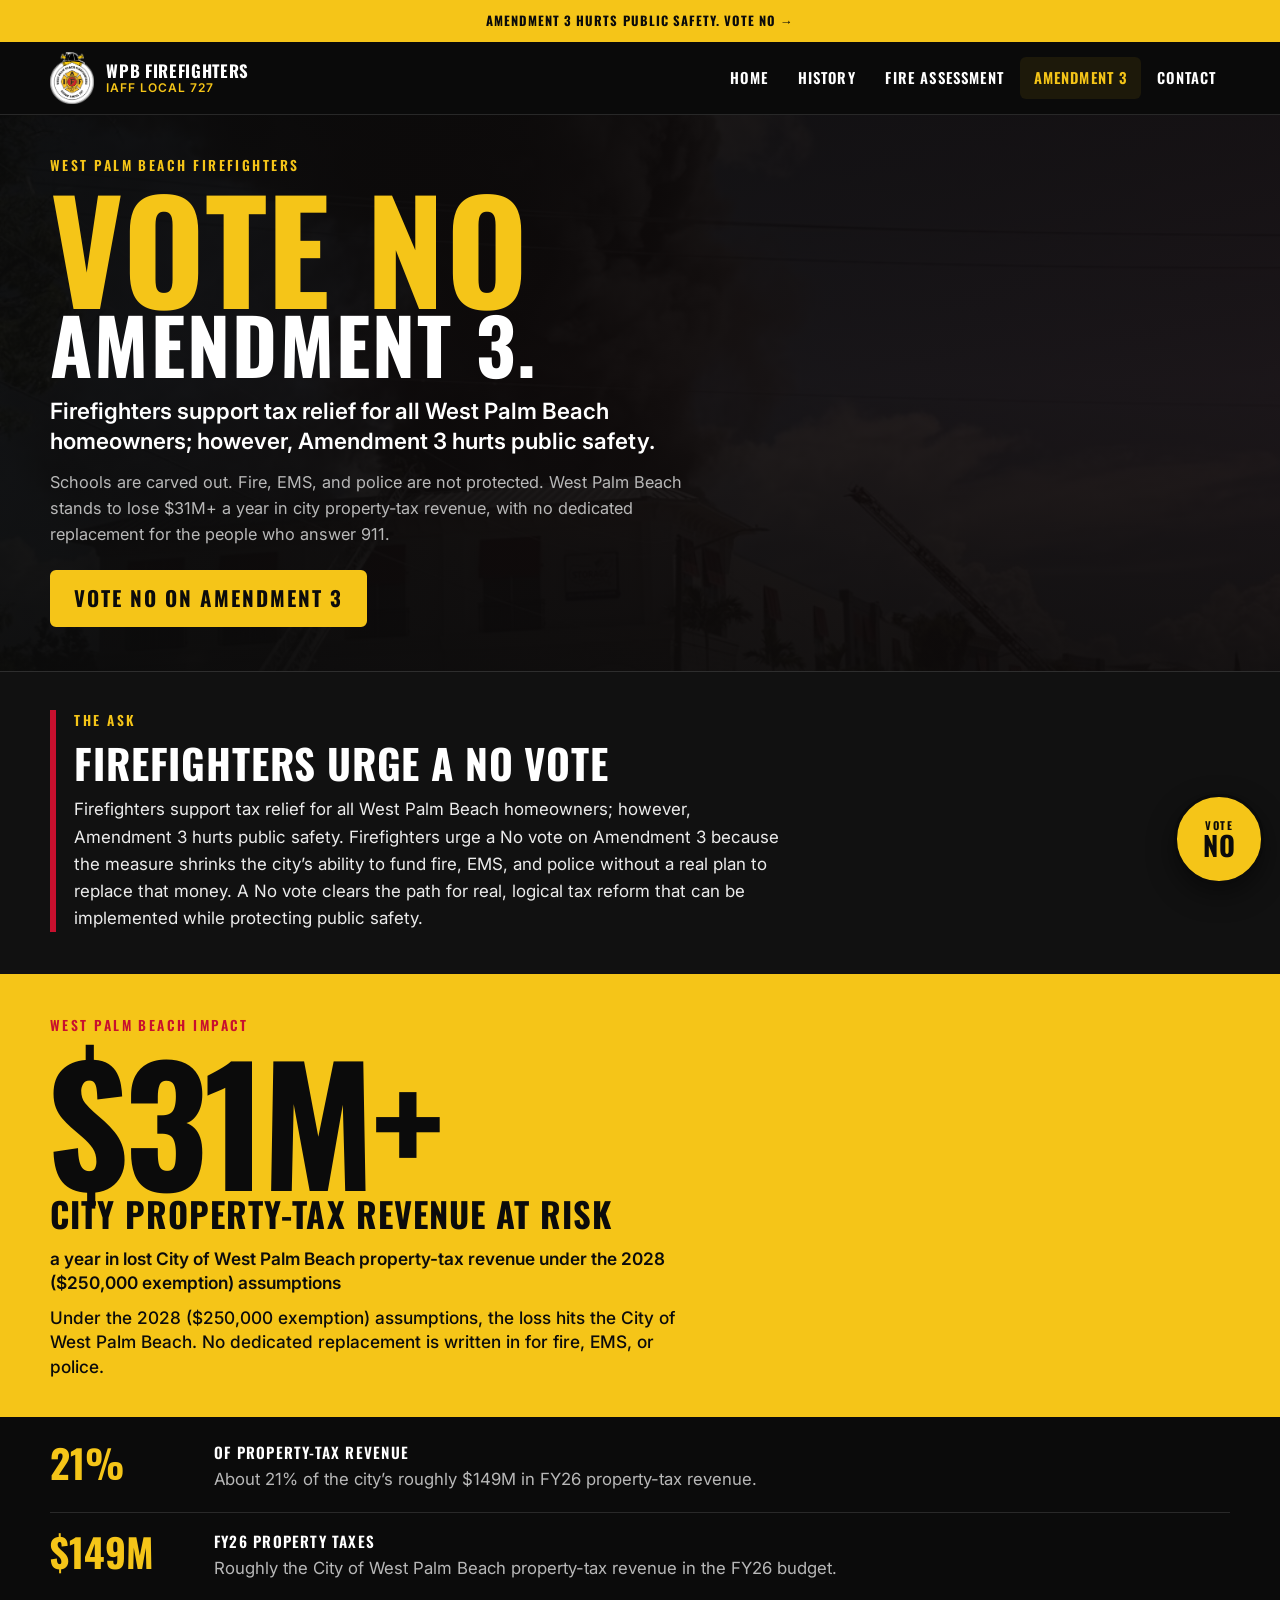
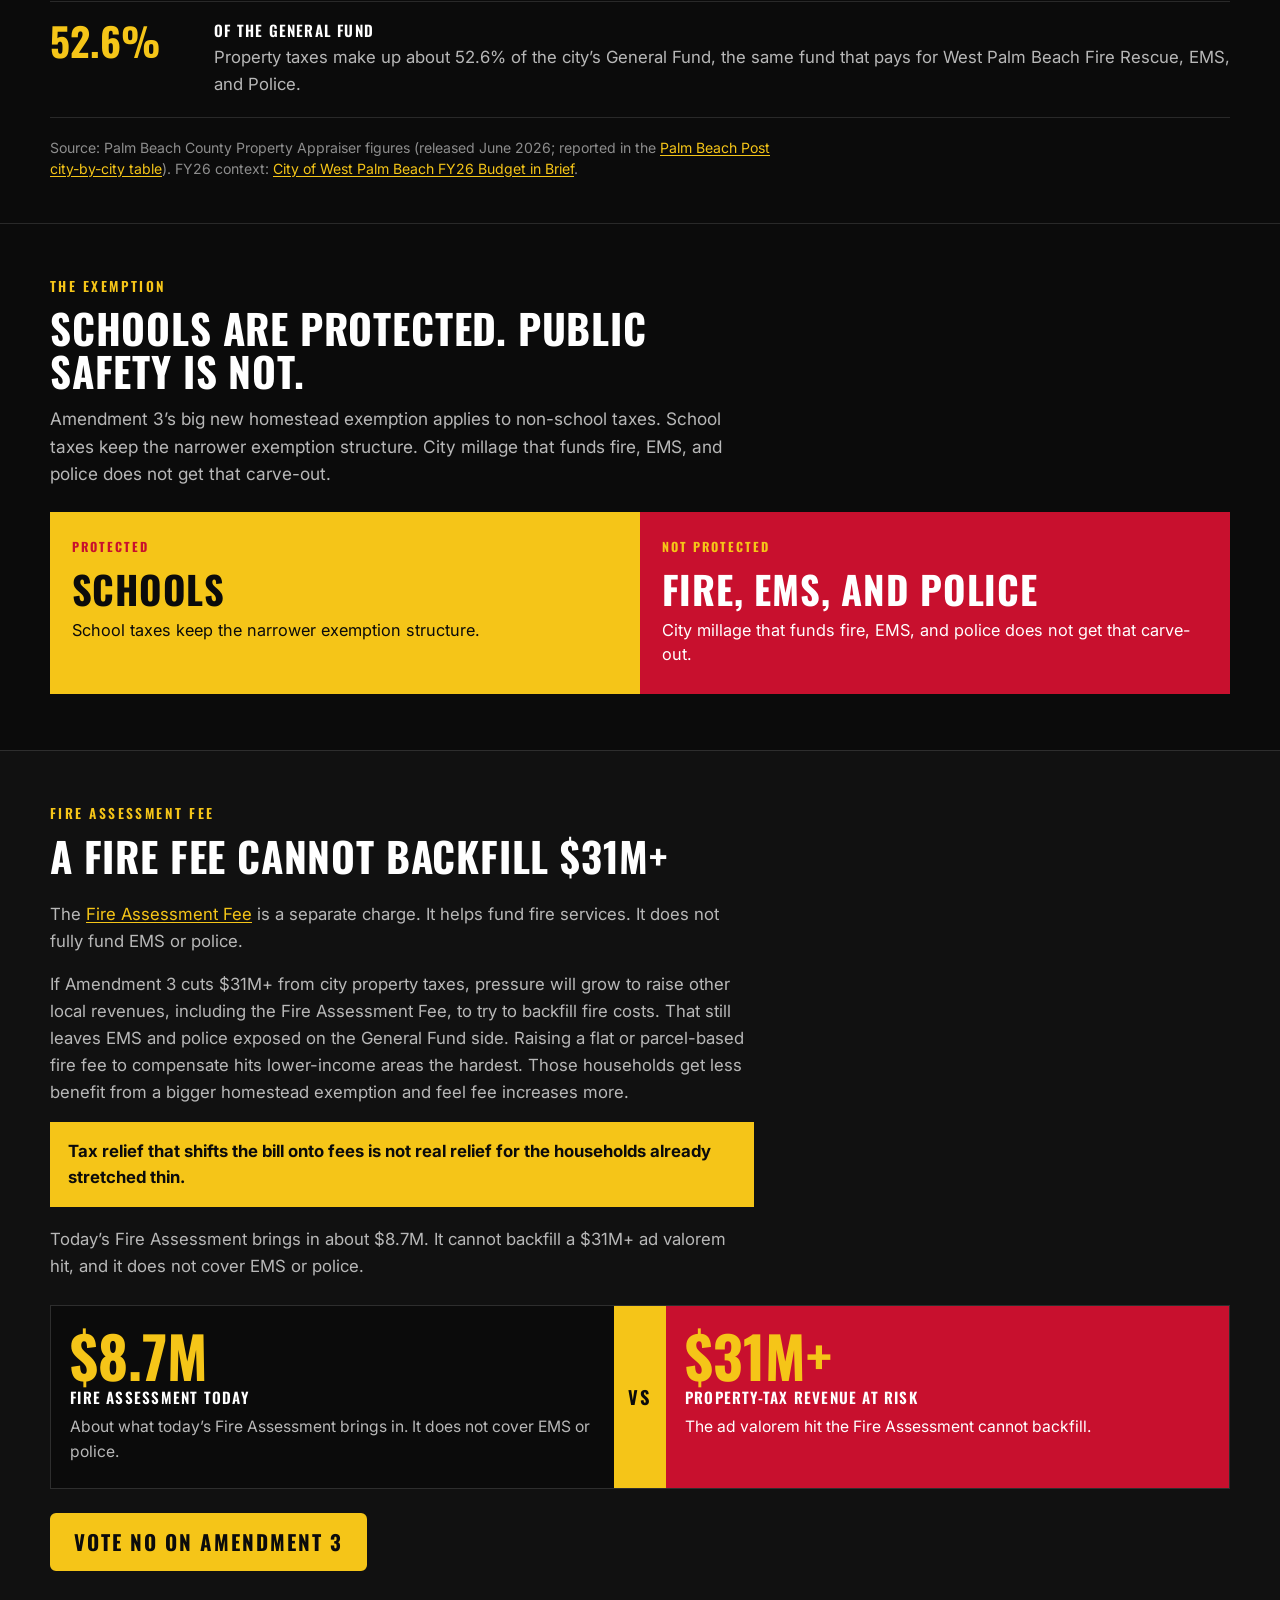
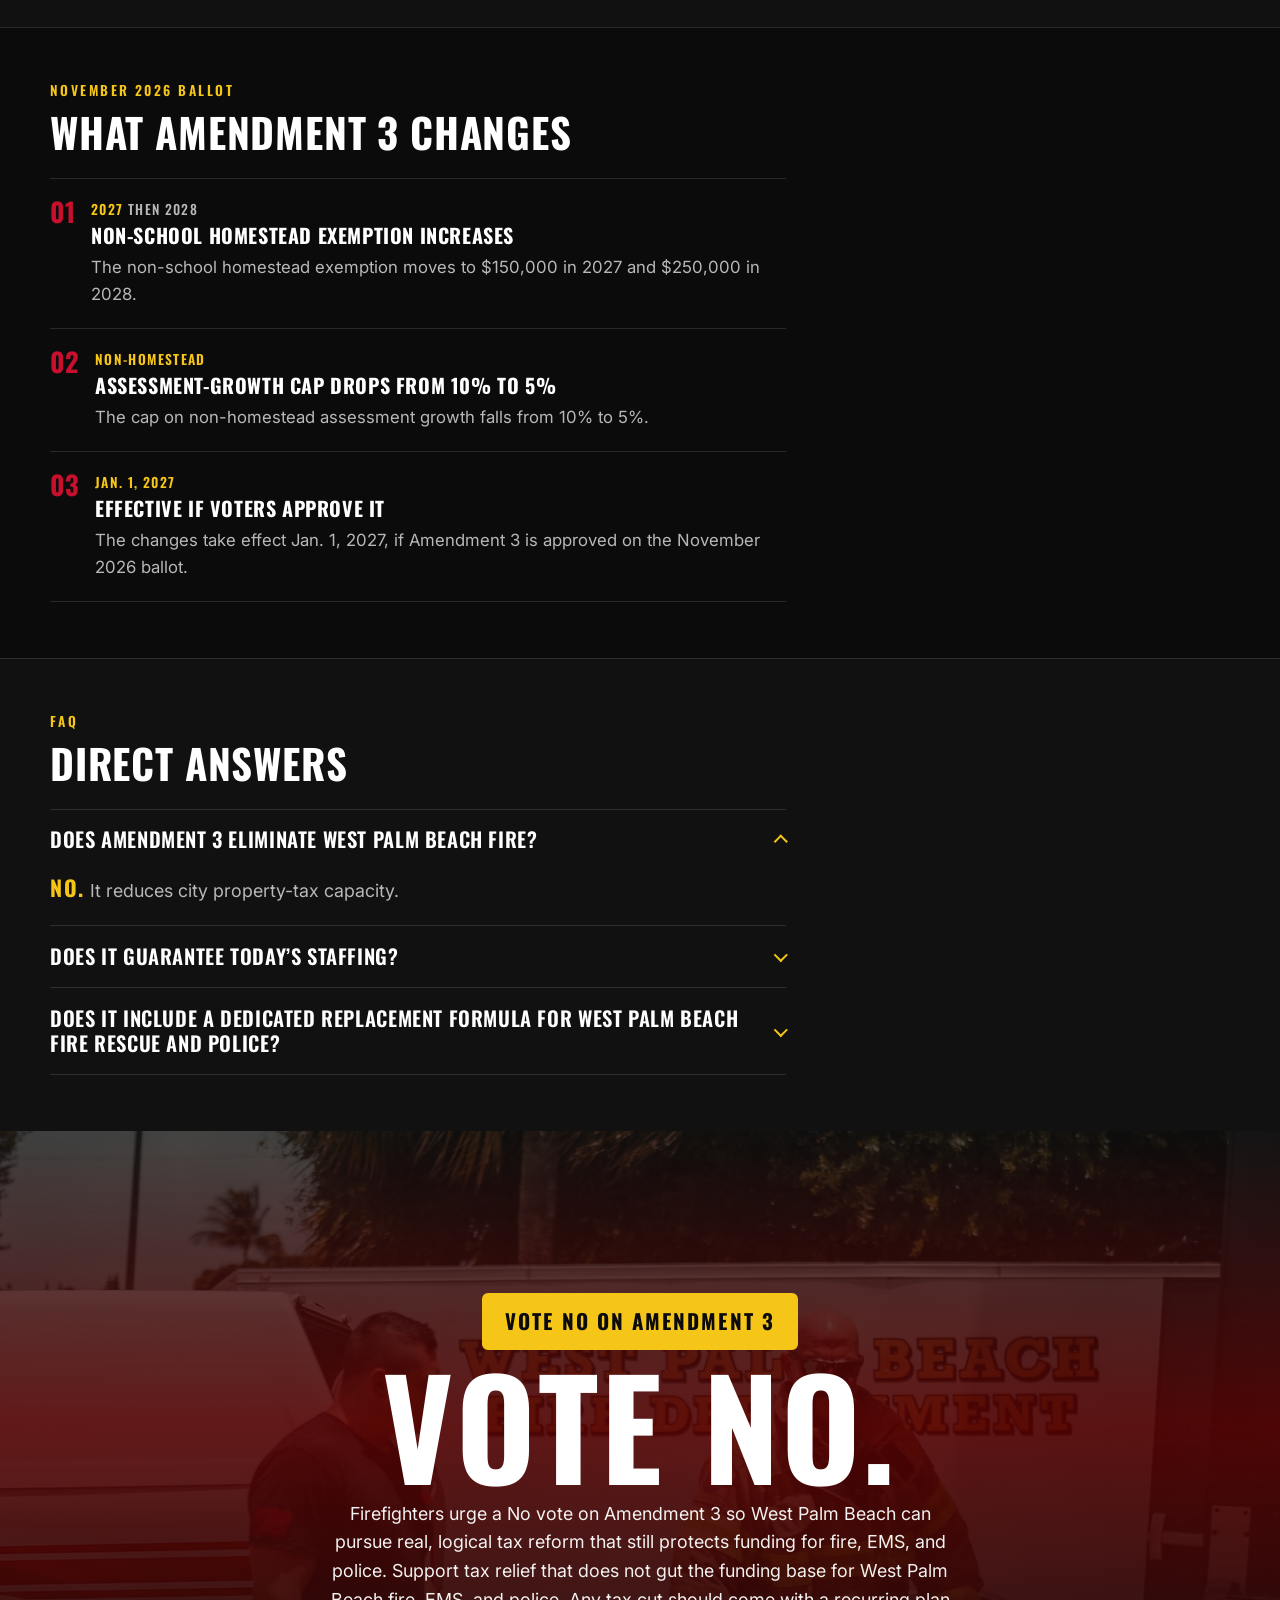
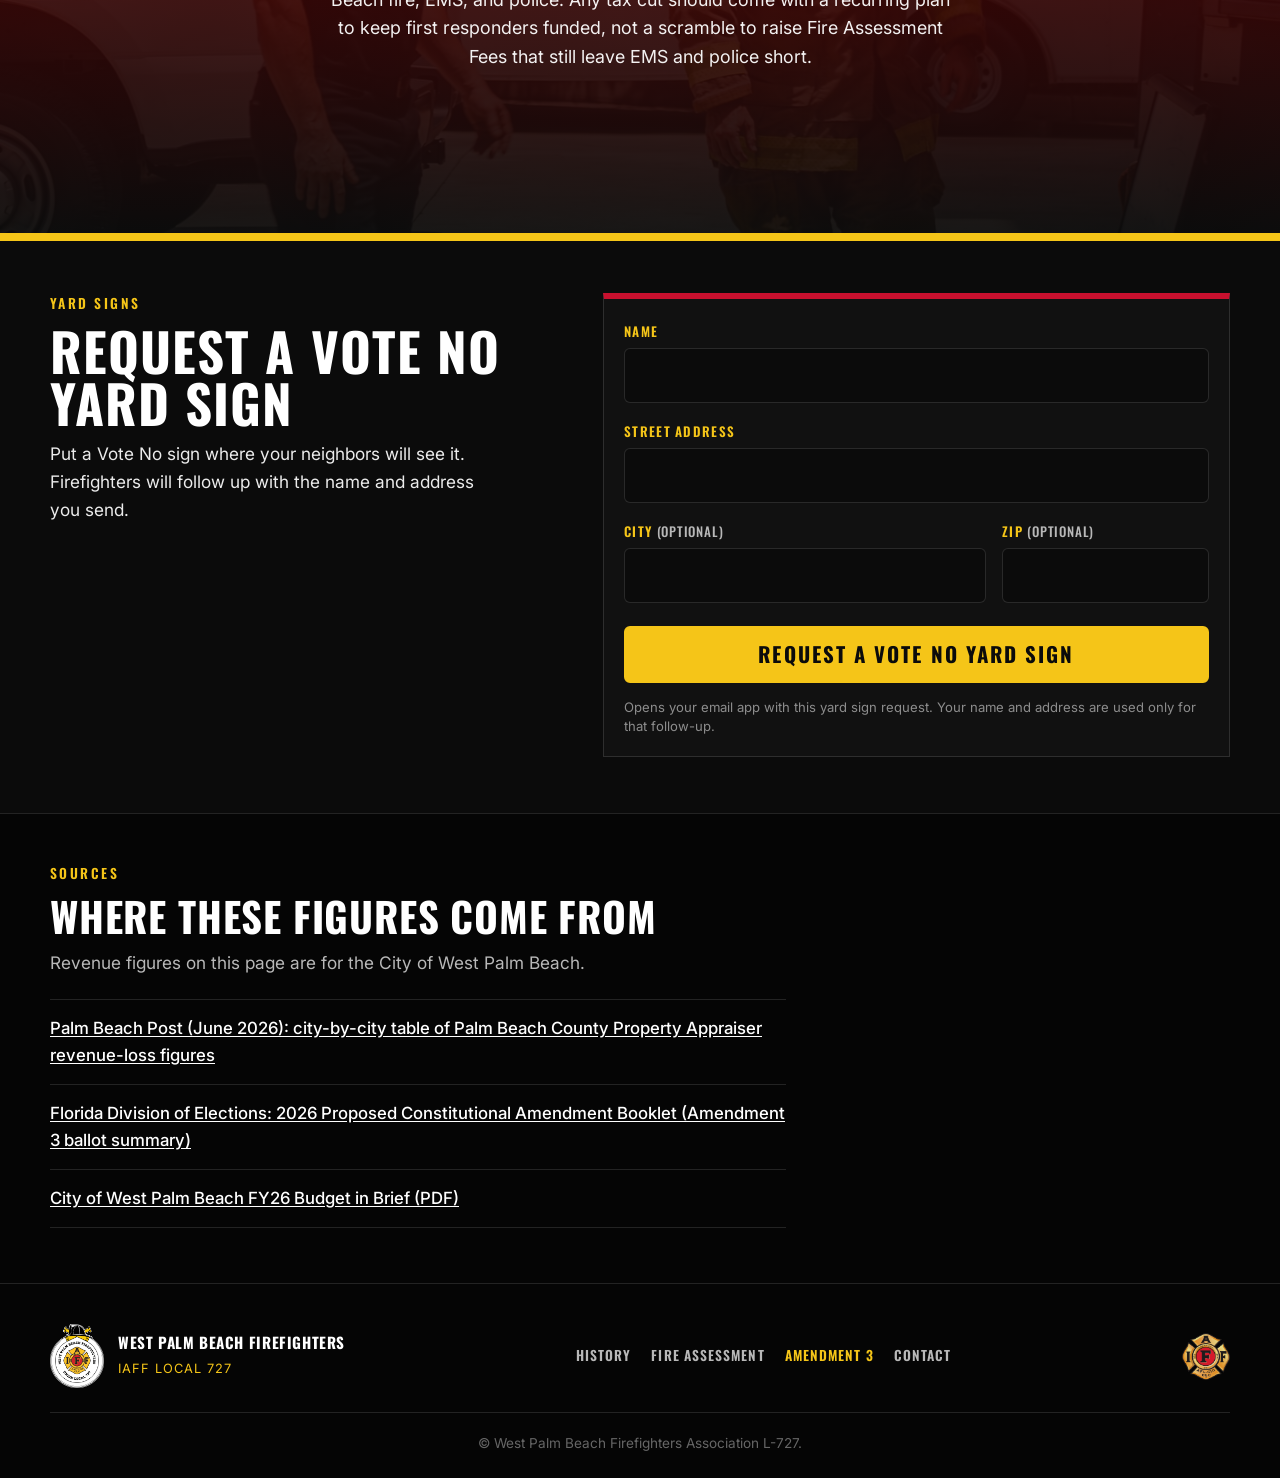
==== commit 376da3a9: "Add a Vote No yard sign request on Amendment 3. The campaign page now collects a name and address an" ====
--- a/amendment3/index.html
+++ b/amendment3/index.html
@@ -294,6 +294,46 @@
       </div>
     </section>
 
+    <section class="a3-sign" id="yard-sign" aria-labelledby="a3-sign-heading">
+      <div class="container a3-sign-grid">
+        <div class="a3-sign-copy">
+          <p class="eyebrow">Yard signs</p>
+          <h2 id="a3-sign-heading">Request a Vote No yard sign</h2>
+          <p>
+            Put a Vote No sign where your neighbors will see it. Firefighters will follow up
+            with the name and address you send.
+          </p>
+        </div>
+        <form class="a3-sign-form" id="a3-sign-form" action="#" method="post">
+          <div class="field">
+            <label for="a3-sign-name">Name</label>
+            <input id="a3-sign-name" name="name" type="text" autocomplete="name" required />
+          </div>
+          <div class="field">
+            <label for="a3-sign-street">Street address</label>
+            <input id="a3-sign-street" name="street" type="text" autocomplete="street-address" required />
+          </div>
+          <div class="a3-sign-row">
+            <div class="field">
+              <label for="a3-sign-city">City <span>(optional)</span></label>
+              <input id="a3-sign-city" name="city" type="text" autocomplete="address-level2" />
+            </div>
+            <div class="field">
+              <label for="a3-sign-zip">ZIP <span>(optional)</span></label>
+              <input id="a3-sign-zip" name="zip" type="text" inputmode="numeric" autocomplete="postal-code" maxlength="10" />
+            </div>
+          </div>
+          <div class="a3-sign-actions">
+            <button class="a3-vote-badge" type="submit">Request a Vote No yard sign</button>
+          </div>
+          <p class="a3-sign-note">
+            Opens your email app with this yard sign request. Your name and address are used only for that follow-up.
+          </p>
+          <p class="a3-sign-thanks" hidden>Opening your email app…</p>
+        </form>
+      </div>
+    </section>
+
     <section class="a3-sources" id="sources" aria-labelledby="a3-sources-heading">
       <div class="container">
         <p class="eyebrow">Sources</p>
@@ -370,12 +410,48 @@
       }
 
       var sticky = document.querySelector('.a3-sticky');
-      var close = document.getElementById('vote-no');
-      if (sticky && close && 'IntersectionObserver' in window) {
+      var stickyWatch = [
+        document.getElementById('vote-no'),
+        document.getElementById('yard-sign')
+      ].filter(Boolean);
+      if (sticky && stickyWatch.length && 'IntersectionObserver' in window) {
+        var stickyVisible = new Set();
         var observer = new IntersectionObserver(function (entries) {
-          sticky.classList.toggle('a3-sticky--hidden', entries[0].isIntersecting);
-        }, { threshold: 0.45 });
-        observer.observe(close);
+          entries.forEach(function (entry) {
+            if (entry.isIntersecting) stickyVisible.add(entry.target);
+            else stickyVisible.delete(entry.target);
+          });
+          sticky.classList.toggle('a3-sticky--hidden', stickyVisible.size > 0);
+        }, { threshold: 0.35 });
+        stickyWatch.forEach(function (section) { observer.observe(section); });
+      }
+
+      var signForm = document.getElementById('a3-sign-form');
+      if (signForm) {
+        signForm.addEventListener('submit', function (e) {
+          e.preventDefault();
+          var name = (document.getElementById('a3-sign-name').value || '').trim();
+          var street = (document.getElementById('a3-sign-street').value || '').trim();
+          var city = (document.getElementById('a3-sign-city').value || '').trim();
+          var zip = (document.getElementById('a3-sign-zip').value || '').trim();
+          if (!name || !street) return;
+
+          var subject = 'Yard sign request: Amendment 3';
+          var body = 'Yard sign request for Vote No on Amendment 3\n\n' +
+            'Name: ' + name + '\n' +
+            'Street address: ' + street + '\n';
+          if (city) body += 'City: ' + city + '\n';
+          if (zip) body += 'ZIP: ' + zip + '\n';
+
+          var href =
+            'mailto:' + encodeURIComponent('rstacey@wpb727.com') +
+            '?subject=' + encodeURIComponent(subject) +
+            '&body=' + encodeURIComponent(body);
+
+          var thanks = signForm.querySelector('.a3-sign-thanks');
+          if (thanks) thanks.hidden = false;
+          window.location.href = href;
+        });
       }
     })();
   </script>
--- a/styles.css
+++ b/styles.css
@@ -2280,6 +2280,82 @@
   text-transform: uppercase;
 }
 
+.a3-sign {
+  background: var(--black);
+  padding: 3.25rem 0 3.5rem;
+  border-top: 8px solid var(--gold);
+  scroll-margin-top: 8.5rem;
+}
+
+.a3-sign-grid {
+  display: grid;
+  grid-template-columns: minmax(0, 0.9fr) minmax(0, 1.1fr);
+  gap: 2rem 2.5rem;
+  align-items: start;
+}
+
+.a3-sign-copy h2 {
+  margin: 0 0 0.75rem;
+  font-family: var(--font-display);
+  font-weight: 700;
+  font-size: clamp(2rem, 4.5vw, 3.3rem);
+  letter-spacing: 0.02em;
+  line-height: 0.98;
+  text-transform: uppercase;
+}
+
+.a3-sign-copy p:last-child {
+  max-width: 28rem;
+  margin: 0;
+  color: rgba(255, 255, 255, 0.92);
+  font-size: 1.08rem;
+}
+
+.a3-sign-form {
+  background: var(--black-2);
+  border: 1px solid var(--border);
+  border-top: 6px solid var(--red);
+  padding: 1.35rem 1.25rem 1.25rem;
+}
+
+.a3-sign-form .field:last-of-type {
+  margin-bottom: 0.35rem;
+}
+
+.a3-sign-row {
+  display: grid;
+  grid-template-columns: minmax(0, 1.4fr) minmax(0, 0.8fr);
+  gap: 1rem;
+}
+
+.a3-sign-row .field label span {
+  color: var(--muted);
+  font-weight: 500;
+  letter-spacing: 0.06em;
+}
+
+.a3-sign-actions {
+  margin-top: 0.35rem;
+}
+
+.a3-sign-form .a3-vote-badge {
+  width: 100%;
+  cursor: pointer;
+}
+
+.a3-sign-note {
+  margin: 0.9rem 0 0;
+  color: #8d8d8d;
+  font-size: 0.82rem;
+  line-height: 1.45;
+}
+
+.a3-sign-thanks {
+  margin: 0.75rem 0 0;
+  color: var(--gold);
+  font-weight: 700;
+}
+
 .a3-close {
   position: relative;
   display: flex;
@@ -2370,6 +2446,12 @@
   color: var(--gold);
 }
 
+@media (max-width: 980px) {
+  .a3-sign-grid {
+    grid-template-columns: 1fr;
+  }
+}
+
 @media (max-width: 720px) {
   .a3-hero {
     padding: 2rem 0 2.25rem;
@@ -2382,6 +2464,11 @@
 
   .a3-vs-mark {
     padding: 0.45rem 0.75rem;
+  }
+
+  .a3-sign-grid,
+  .a3-sign-row {
+    grid-template-columns: 1fr;
   }
 
   .a3-close {
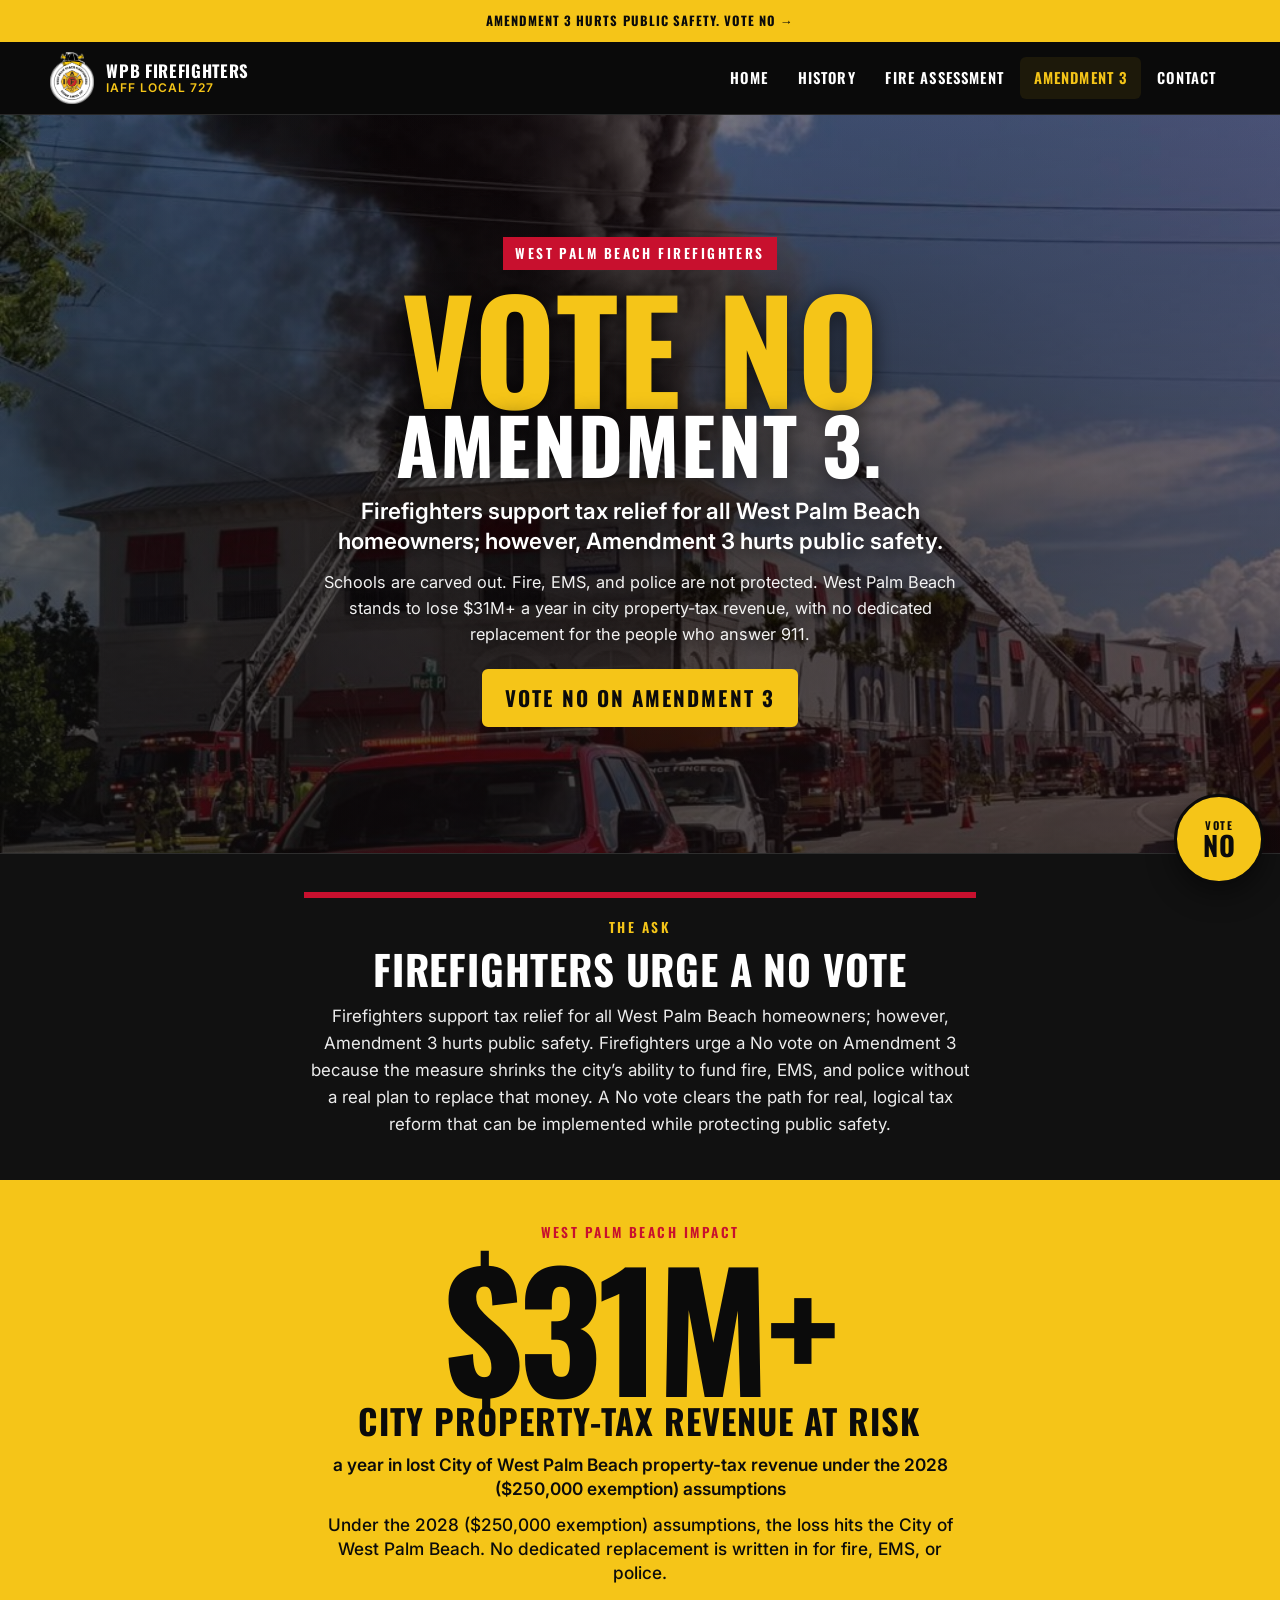
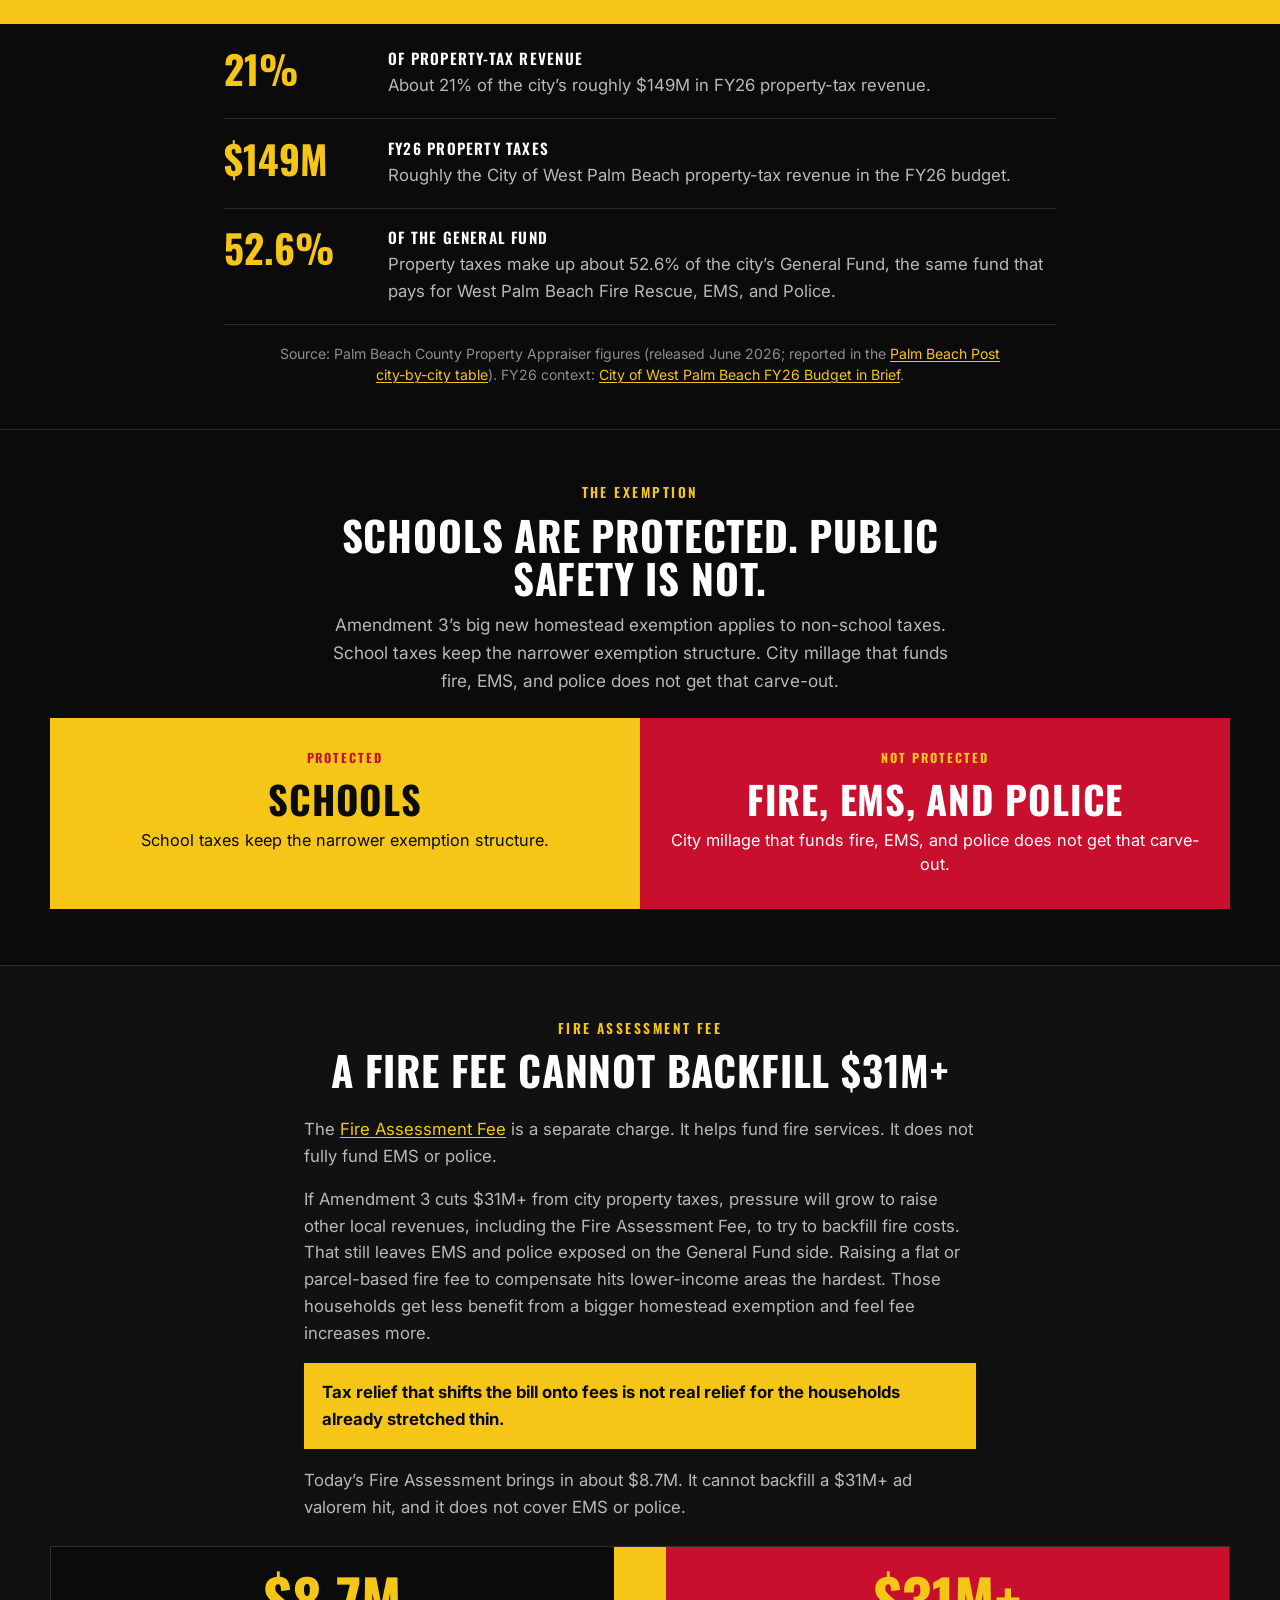
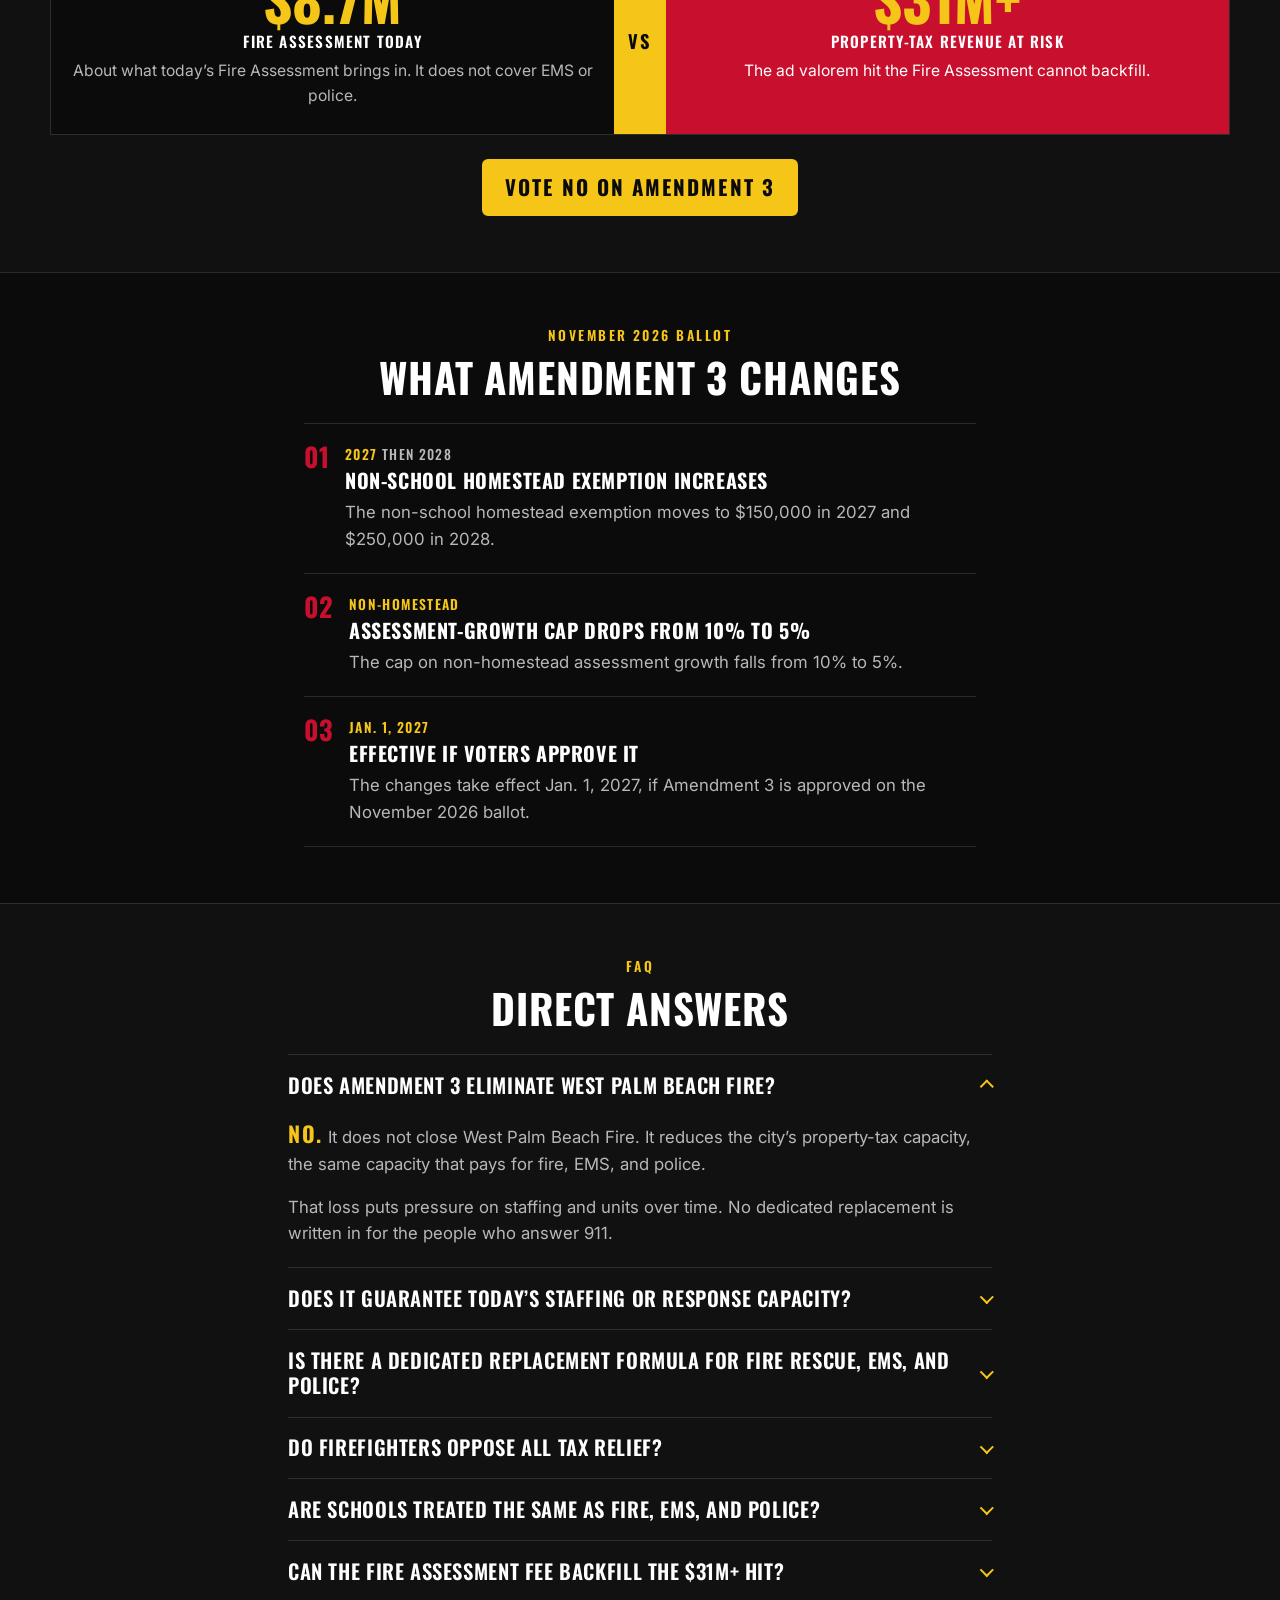
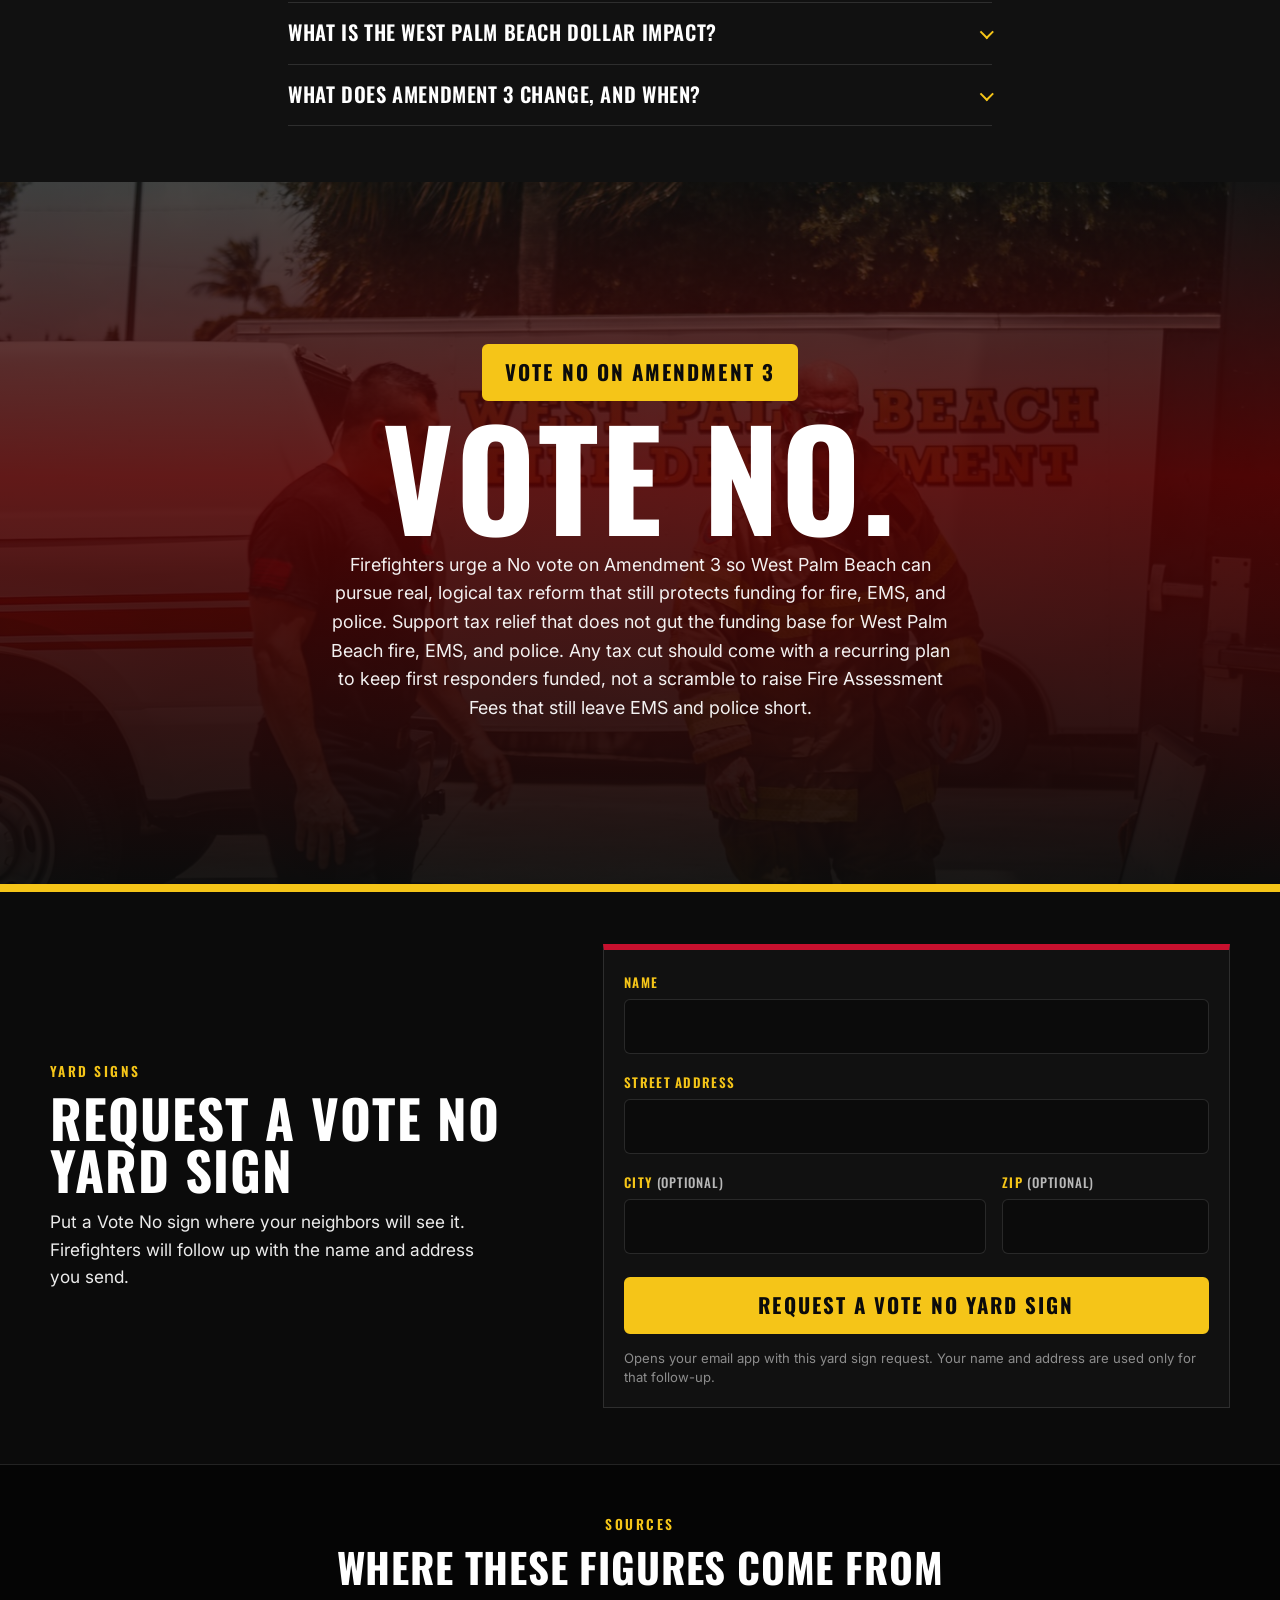
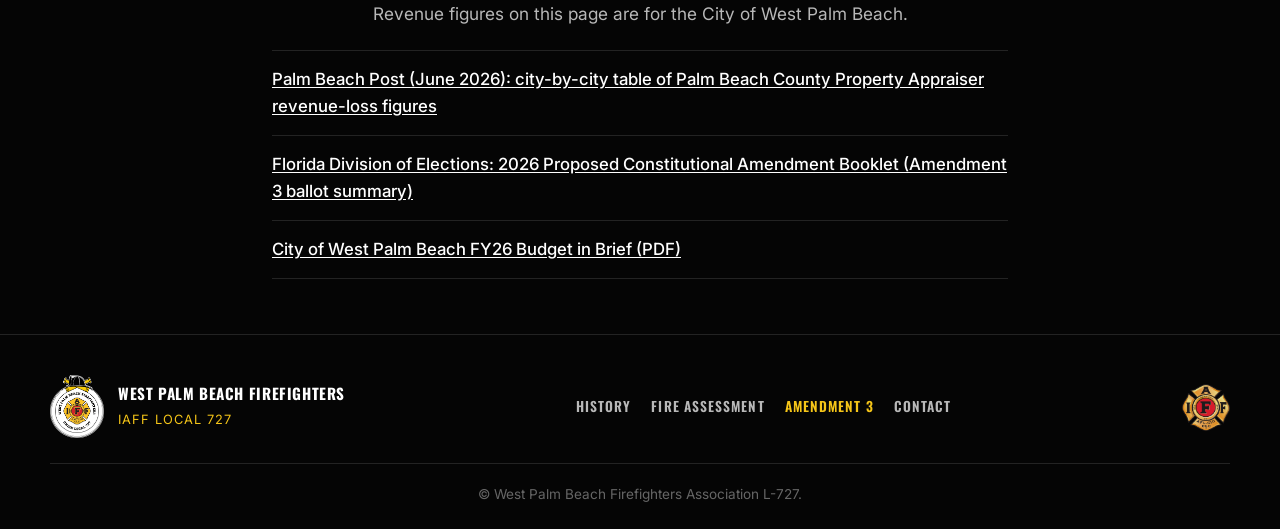
==== commit 01d1b659: "Balance the Amendment 3 page and expand the FAQ. Show the structure-fire photo behind the hero, cent" ====
--- a/amendment3/index.html
+++ b/amendment3/index.html
@@ -257,15 +257,43 @@
         <div class="a3-faq-list">
           <details class="a3-faq-item" open>
             <summary>Does Amendment 3 eliminate West Palm Beach Fire?</summary>
-            <p><strong>No.</strong> It reduces city property-tax capacity.</p>
-          </details>
-          <details class="a3-faq-item">
-            <summary>Does it guarantee today’s staffing?</summary>
-            <p><strong>No.</strong></p>
-          </details>
-          <details class="a3-faq-item">
-            <summary>Does it include a dedicated replacement formula for West Palm Beach Fire Rescue and Police?</summary>
-            <p><strong>No.</strong></p>
+            <p><strong>No.</strong> It does not close West Palm Beach Fire. It reduces the city’s property-tax capacity, the same capacity that pays for fire, EMS, and police.</p>
+            <p>That loss puts pressure on staffing and units over time. No dedicated replacement is written in for the people who answer 911.</p>
+          </details>
+          <details class="a3-faq-item">
+            <summary>Does it guarantee today’s staffing or response capacity?</summary>
+            <p><strong>No.</strong> Amendment 3 does not lock in today’s staffing, units, or the ability to keep answering calls the way the city does now.</p>
+            <p>It shrinks city property-tax revenue without a plan to replace that money. Fewer dollars in the General Fund put pressure on the units and people who respond when residents call.</p>
+          </details>
+          <details class="a3-faq-item">
+            <summary>Is there a dedicated replacement formula for Fire Rescue, EMS, and Police?</summary>
+            <p><strong>No.</strong> The measure does not include a dedicated replacement formula for West Palm Beach Fire Rescue, EMS, or Police.</p>
+            <p>The $31M+ figure is lost city property-tax revenue. Nothing on the ballot assigns a recurring source to put that money back into fire, EMS, and police.</p>
+          </details>
+          <details class="a3-faq-item">
+            <summary>Do firefighters oppose all tax relief?</summary>
+            <p><strong>No.</strong> Firefighters support tax relief for all West Palm Beach homeowners. Amendment 3 is a different matter, because it hurts public safety.</p>
+            <p>A No vote clears the path for real, logical tax reform that can be implemented while protecting public safety. Support tax relief that does not gut the funding base for West Palm Beach fire, EMS, and police.</p>
+          </details>
+          <details class="a3-faq-item">
+            <summary>Are schools treated the same as fire, EMS, and police?</summary>
+            <p><strong>No.</strong> Amendment 3’s big new homestead exemption applies to non-school taxes. School taxes keep the narrower exemption structure.</p>
+            <p>City millage that funds fire, EMS, and police does not get that carve-out. Schools are protected. Public safety is not.</p>
+          </details>
+          <details class="a3-faq-item">
+            <summary>Can the Fire Assessment Fee backfill the $31M+ hit?</summary>
+            <p><strong>No.</strong> Today’s Fire Assessment brings in about $8.7M. It is a separate charge that helps fund fire services. It does not fully fund EMS or police, and it cannot backfill a $31M+ ad valorem hit.</p>
+            <p>If pressure grows to raise that fee to chase the gap, a flat or parcel-based increase hits lower-income areas the hardest. Those households get less benefit from a bigger homestead exemption and feel fee increases more. Tax relief that shifts the bill onto fees is not real relief for the households already stretched thin.</p>
+          </details>
+          <details class="a3-faq-item">
+            <summary>What is the West Palm Beach dollar impact?</summary>
+            <p>Under the 2028 ($250,000 exemption) assumptions, the City of West Palm Beach stands to lose $31M+ a year in property-tax revenue. That is about 21% of the city’s roughly $149M in FY26 property-tax revenue.</p>
+            <p>Property taxes make up about 52.6% of the city’s General Fund, the same fund that pays for West Palm Beach Fire Rescue, EMS, and Police. The revenue-loss figure comes from Palm Beach County Property Appraiser figures released in June 2026 and reported in the Palm Beach Post city-by-city table. The FY26 context is the City of West Palm Beach FY26 Budget in Brief.</p>
+          </details>
+          <details class="a3-faq-item">
+            <summary>What does Amendment 3 change, and when?</summary>
+            <p>If voters approve Amendment 3 on the November 2026 ballot, the changes take effect Jan. 1, 2027. The non-school homestead exemption moves to $150,000 in 2027 and $250,000 in 2028.</p>
+            <p>The cap on non-homestead assessment growth falls from 10% to 5%. Those changes hit non-school taxes. They do not come with a replacement for city fire, EMS, and police funding.</p>
           </details>
         </div>
       </div>
--- a/styles.css
+++ b/styles.css
@@ -1732,8 +1732,11 @@
 
 .a3-hero {
   position: relative;
+  display: flex;
+  align-items: center;
+  min-height: min(82vh, 760px);
   overflow: hidden;
-  padding: 2.5rem 0 2.75rem;
+  padding: 4.25rem 0 4.5rem;
   background: var(--black);
 }
 
@@ -1746,8 +1749,7 @@
   width: 100%;
   height: 100%;
   object-fit: cover;
-  object-position: center 28%;
-  filter: grayscale(0.35) contrast(1.08);
+  object-position: center 42%;
 }
 
 .a3-hero-bg::after {
@@ -1755,13 +1757,23 @@
   position: absolute;
   inset: 0;
   background:
-    linear-gradient(180deg, rgba(11, 11, 11, 0.9) 0%, rgba(11, 11, 11, 0.86) 48%, rgba(11, 11, 11, 0.94) 100%),
-    linear-gradient(100deg, rgba(11, 11, 11, 0.55) 0%, rgba(139, 0, 0, 0.42) 100%);
+    linear-gradient(180deg, rgba(11, 11, 11, 0.28) 0%, rgba(11, 11, 11, 0.42) 42%, rgba(11, 11, 11, 0.62) 100%),
+    radial-gradient(ellipse at center, rgba(11, 11, 11, 0.48) 0%, rgba(11, 11, 11, 0.18) 58%, rgba(11, 11, 11, 0.08) 100%),
+    linear-gradient(105deg, rgba(11, 11, 11, 0.2) 0%, rgba(200, 16, 46, 0.16) 100%);
 }
 
 .a3-hero-inner {
   position: relative;
   z-index: 1;
+  text-align: center;
+}
+
+.a3-hero .eyebrow {
+  display: inline-block;
+  margin-bottom: 1rem;
+  padding: 0.35rem 0.75rem;
+  background: var(--red);
+  color: var(--white);
 }
 
 .a3-hero h1 {
@@ -1771,6 +1783,7 @@
   text-transform: uppercase;
   line-height: 0.86;
   letter-spacing: 0.01em;
+  text-shadow: 0 2px 22px rgba(0, 0, 0, 0.65);
 }
 
 .a3-hero-vote {
@@ -1801,18 +1814,20 @@
 
 .a3-support {
   max-width: 38rem;
-  margin: 0 0 0.8rem;
+  margin: 0 auto 0.8rem;
   color: var(--white);
   font-size: clamp(1.12rem, 2.2vw, 1.4rem);
   font-weight: 600;
   line-height: 1.35;
+  text-shadow: 0 2px 16px rgba(0, 0, 0, 0.7);
 }
 
 .a3-hero-note {
   max-width: 40rem;
-  margin: 0 0 1.4rem;
-  color: var(--muted);
+  margin: 0 auto 1.4rem;
+  color: rgba(255, 255, 255, 0.94);
   font-size: 1.02rem;
+  text-shadow: 0 2px 14px rgba(0, 0, 0, 0.75);
 }
 
 .a3-vote-badge {
@@ -1861,9 +1876,11 @@
 }
 
 .a3-manifesto-inner {
-  max-width: 46rem;
-  border-left: 6px solid var(--red);
-  padding-left: 1.15rem;
+  max-width: 42rem;
+  margin-inline: auto;
+  border-top: 6px solid var(--red);
+  padding-top: 1.15rem;
+  text-align: center;
 }
 
 .a3-manifesto h2,
@@ -1888,6 +1905,7 @@
   background: var(--gold);
   color: var(--black);
   padding: 2.6rem 0 2.4rem;
+  text-align: center;
 }
 
 .a3-statement-banner .eyebrow {
@@ -1920,7 +1938,7 @@
 .a3-statement-caption,
 .a3-statement-note {
   max-width: 40rem;
-  margin: 0.9rem 0 0;
+  margin: 0.9rem auto 0;
   color: var(--black);
   font-size: 1.08rem;
   font-weight: 600;
@@ -1933,6 +1951,7 @@
 }
 
 .a3-ledger {
+  max-width: 52rem;
   padding: 0.4rem 0 2.75rem;
 }
 
@@ -1971,10 +1990,11 @@
 
 .a3-attrib {
   max-width: 46rem;
-  margin: 1.15rem 0 0;
+  margin: 1.15rem auto 0;
   color: #8d8d8d;
   font-size: 0.88rem;
   line-height: 1.5;
+  text-align: center;
 }
 
 .a3-attrib a,
@@ -1991,8 +2011,9 @@
 }
 
 .a3-block-head {
-  max-width: 42rem;
-  margin-bottom: 1.5rem;
+  max-width: 40rem;
+  margin: 0 auto 1.5rem;
+  text-align: center;
 }
 
 .a3-block-head .lead,
@@ -2009,7 +2030,8 @@
 
 .a3-side {
   min-width: 0;
-  padding: 1.6rem 1.35rem 1.75rem;
+  padding: 1.85rem 1.5rem 2rem;
+  text-align: center;
 }
 
 .a3-side--protected {
@@ -2057,7 +2079,8 @@
 }
 
 .a3-prose {
-  max-width: 44rem;
+  max-width: 42rem;
+  margin-inline: auto;
 }
 
 .a3-prose p {
@@ -2082,8 +2105,9 @@
 
 .a3-vs-side {
   min-width: 0;
-  padding: 1.35rem 1.2rem 1.5rem;
+  padding: 1.5rem 1.25rem 1.6rem;
   background: var(--black);
+  text-align: center;
 }
 
 .a3-vs-side--loss {
@@ -2138,6 +2162,7 @@
 
 .a3-cta-row {
   margin: 1.5rem 0 0;
+  text-align: center;
 }
 
 .a3-changes {
@@ -2148,8 +2173,8 @@
 
 .a3-changes-list {
   list-style: none;
-  max-width: 46rem;
-  margin: 0;
+  max-width: 42rem;
+  margin: 0 auto;
   padding: 0;
   counter-reset: a3change;
 }
@@ -2215,7 +2240,8 @@
 }
 
 .a3-faq-list {
-  max-width: 46rem;
+  max-width: 44rem;
+  margin-inline: auto;
   border-top: 1px solid var(--border);
 }
 
@@ -2267,9 +2293,14 @@
 
 .a3-faq-item p {
   margin: 0;
-  padding: 0 0 1.2rem;
+  padding: 0 0 1rem;
   color: var(--muted);
-  font-size: 1.12rem;
+  font-size: 1.05rem;
+  line-height: 1.6;
+}
+
+.a3-faq-item p:last-child {
+  padding-bottom: 1.25rem;
 }
 
 .a3-faq-item strong {
@@ -2291,7 +2322,7 @@
   display: grid;
   grid-template-columns: minmax(0, 0.9fr) minmax(0, 1.1fr);
   gap: 2rem 2.5rem;
-  align-items: start;
+  align-items: center;
 }
 
 .a3-sign-copy h2 {
@@ -2416,13 +2447,15 @@
   background: #050505;
   padding: 3.1rem 0 3.4rem;
   border-top: 1px solid var(--border);
+  text-align: center;
 }
 
 .a3-sources-list {
   max-width: 46rem;
-  margin: 1.35rem 0 0;
+  margin: 1.35rem auto 0;
   padding: 0;
   list-style: none;
+  text-align: left;
 }
 
 .a3-sources-list a {
@@ -2450,11 +2483,20 @@
   .a3-sign-grid {
     grid-template-columns: 1fr;
   }
+
+  .a3-sign-copy {
+    text-align: center;
+  }
+
+  .a3-sign-copy p:last-child {
+    margin-inline: auto;
+  }
 }
 
 @media (max-width: 720px) {
   .a3-hero {
-    padding: 2rem 0 2.25rem;
+    min-height: 70vh;
+    padding: 3rem 0 3.25rem;
   }
 
   .a3-contrast-grid,
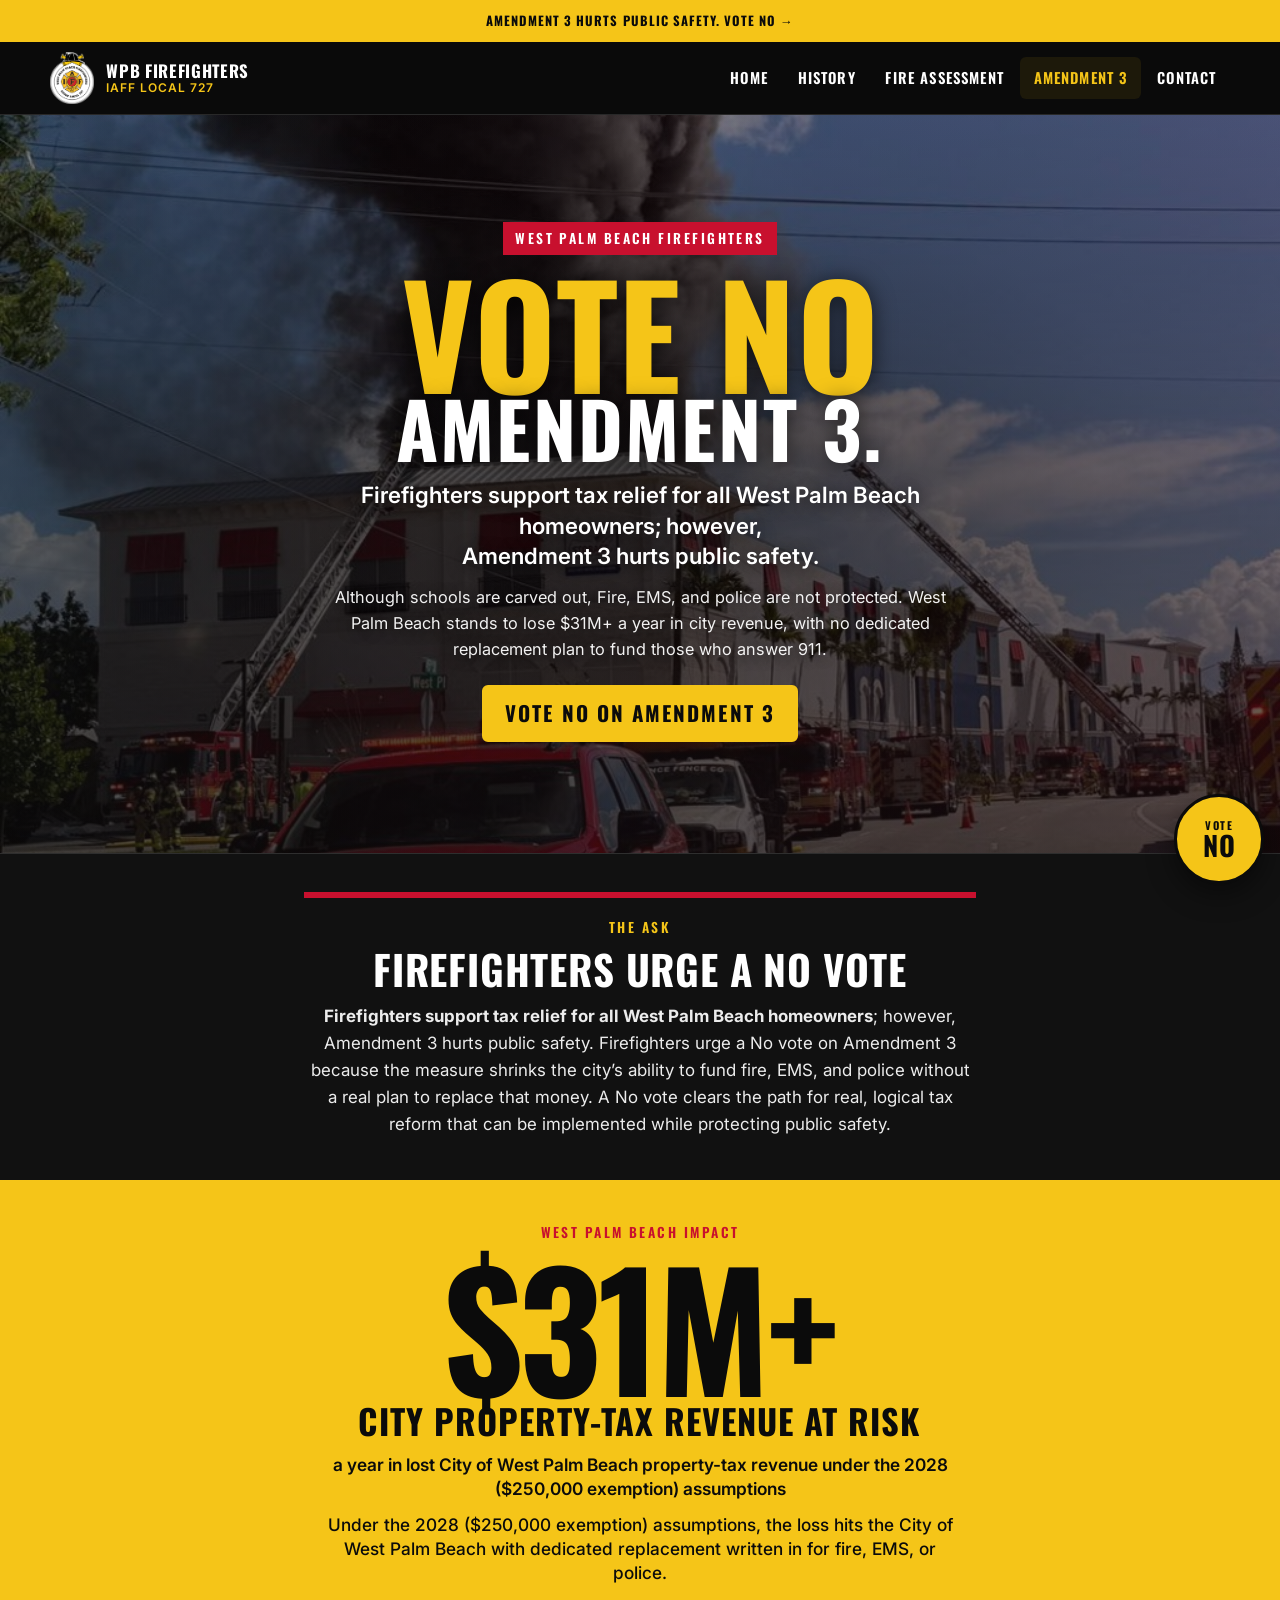
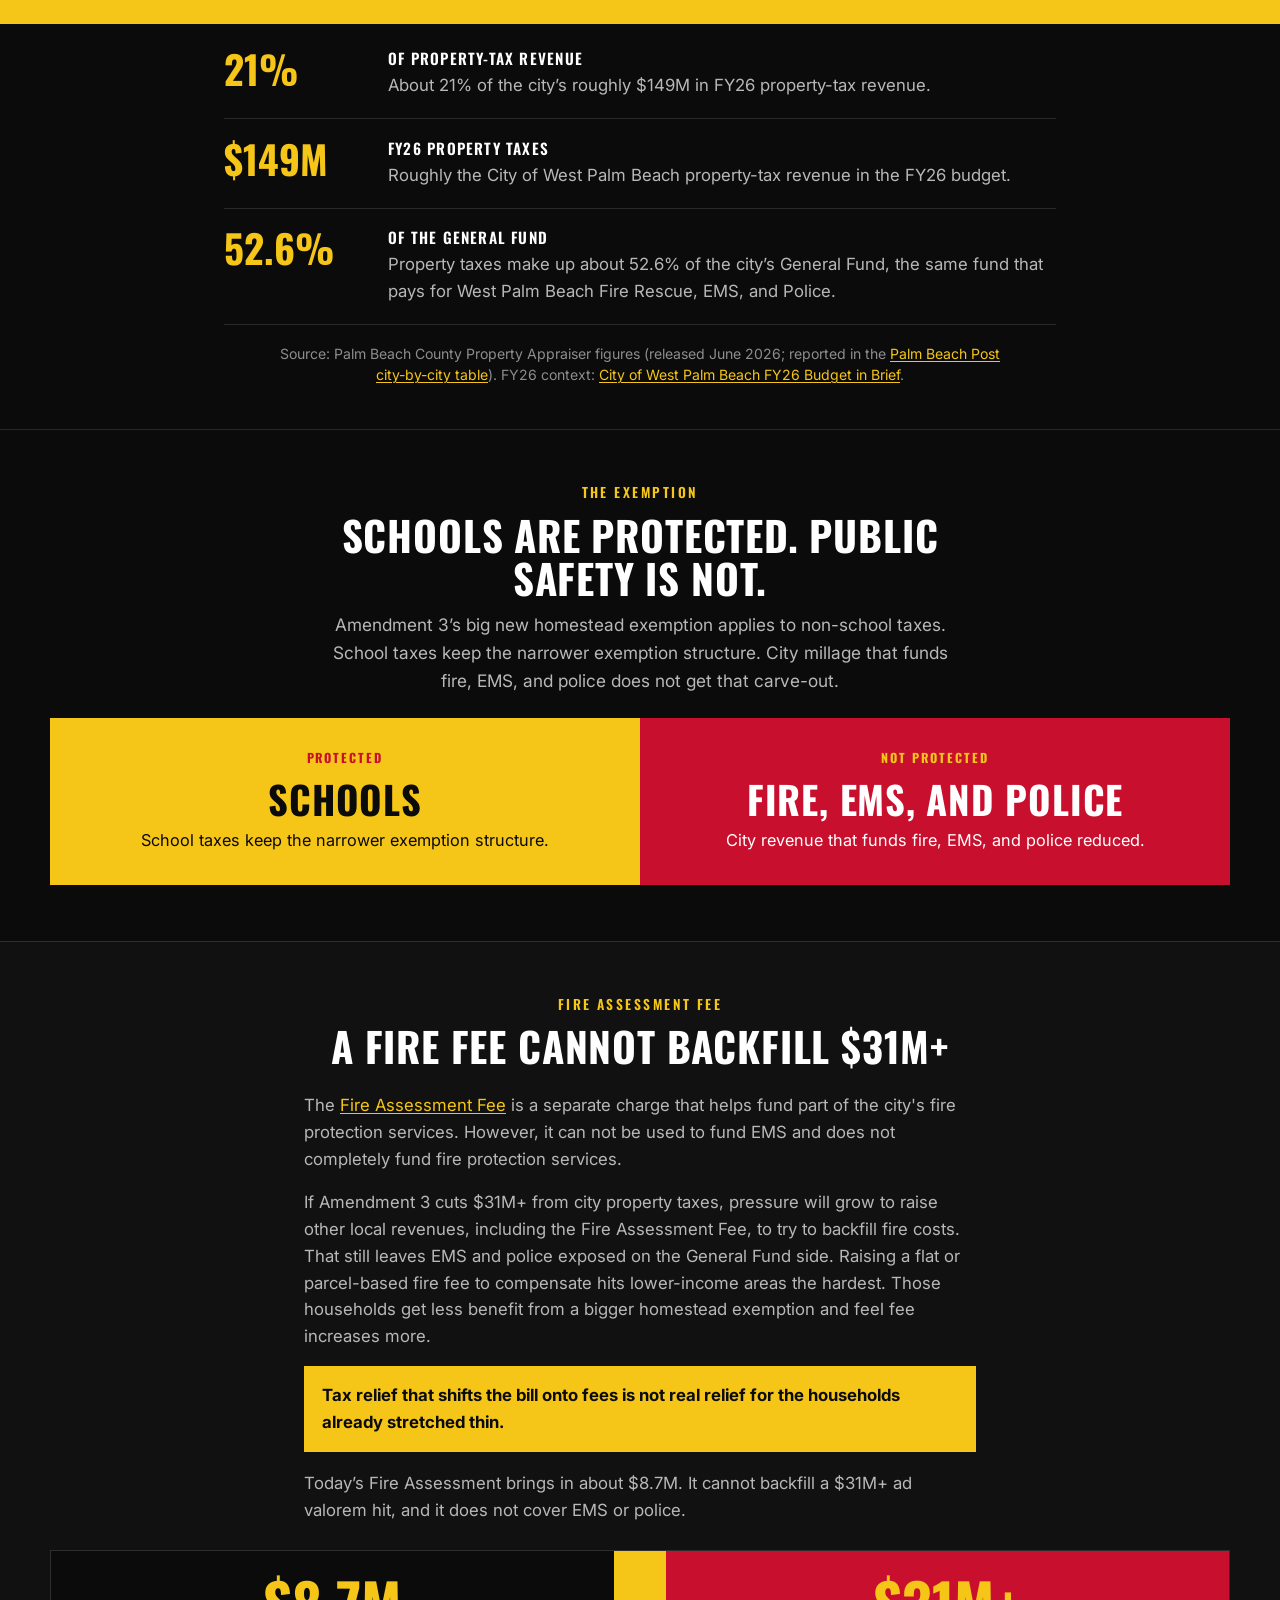
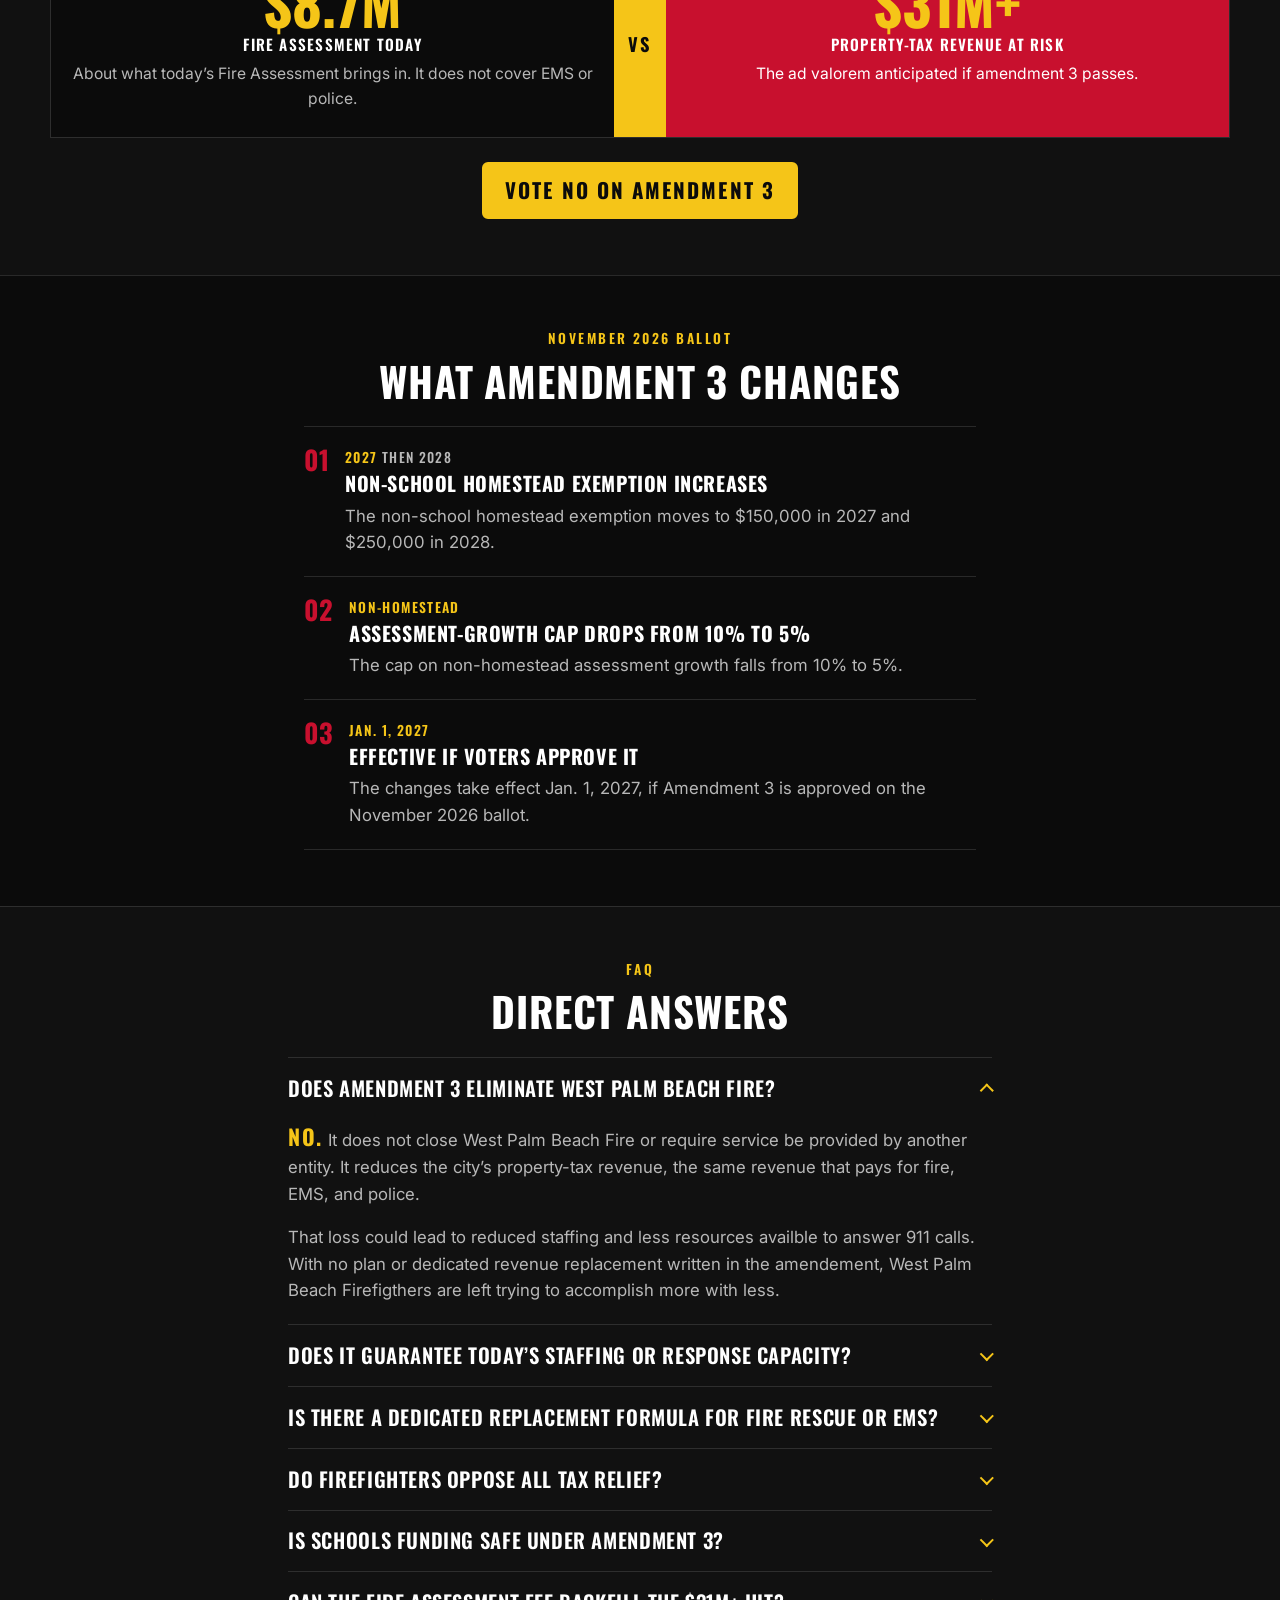
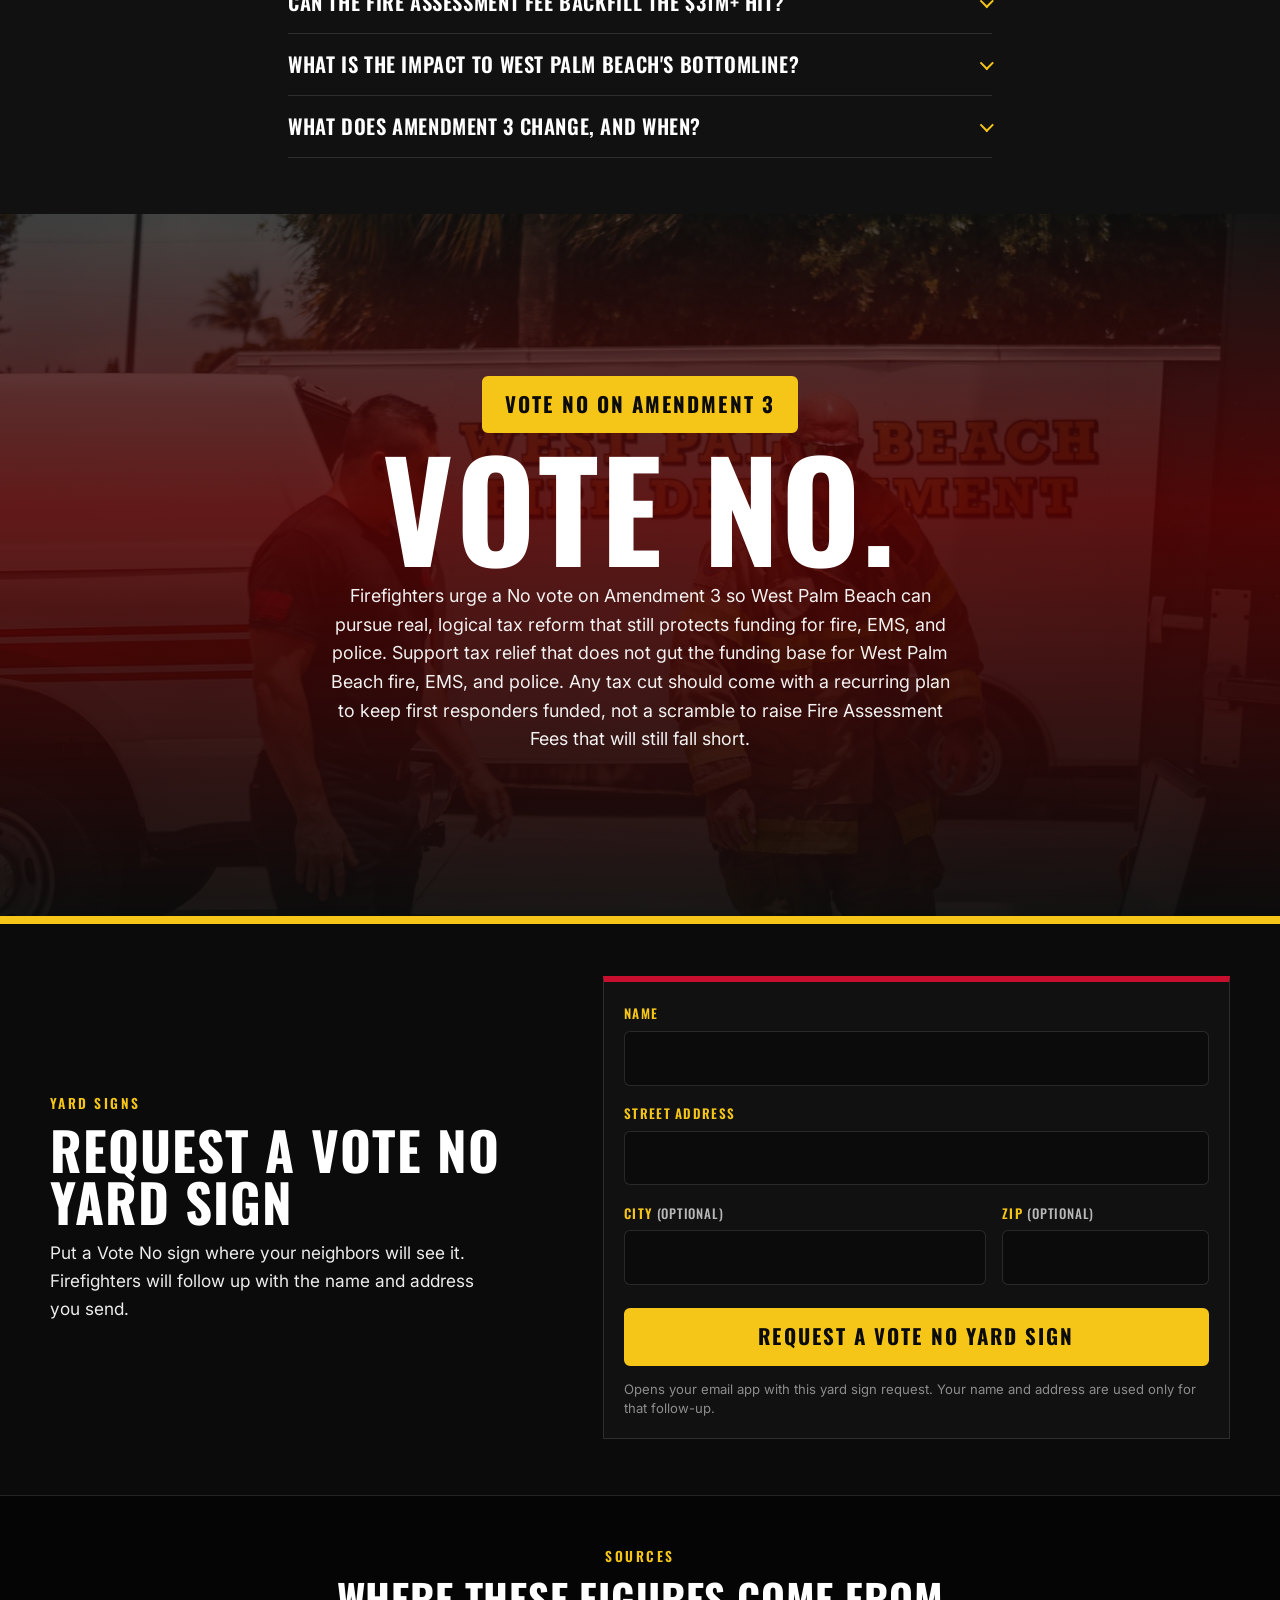
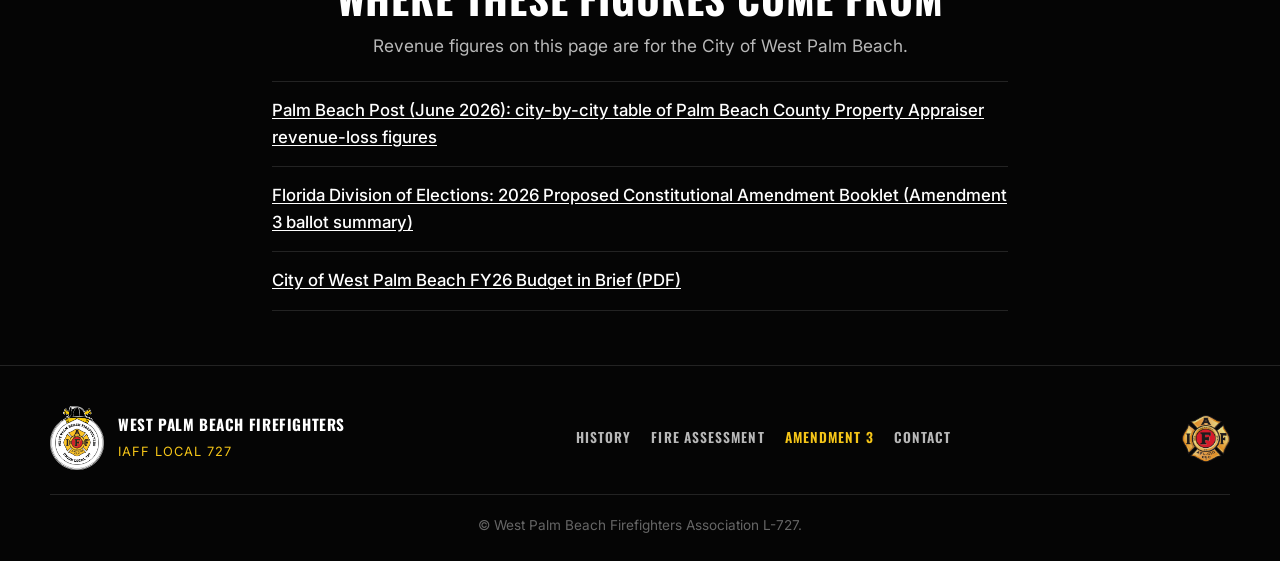
==== commit bb918231: "Update index.html" ====
--- a/amendment3/index.html
+++ b/amendment3/index.html
@@ -65,11 +65,10 @@
           <span class="a3-hero-on">on</span>
           <span class="a3-hero-name">Amendment 3.</span>
         </h1>
-        <p class="a3-support">Firefighters support tax relief for all West Palm Beach homeowners; however, Amendment 3 hurts public safety.</p>
+        <p class="a3-support">Firefighters support tax relief for all West Palm Beach homeowners; however,<br>Amendment 3 hurts public safety.</p>
         <p class="a3-hero-note">
-          Schools are carved out. Fire, EMS, and police are not protected. West Palm Beach
-          stands to lose $31M+ a year in city property-tax revenue, with no dedicated
-          replacement for the people who answer 911.
+          Although schools are carved out, Fire, EMS, and police are not protected. West Palm Beach
+          stands to lose $31M+ a year in city revenue, with no dedicated replacement plan to fund those who answer 911.
         </p>
         <a class="a3-vote-badge" href="#vote-no">Vote No on Amendment 3</a>
       </div>
@@ -81,7 +80,7 @@
           <p class="eyebrow">The ask</p>
           <h2 id="a3-position-heading">Firefighters urge a No vote</h2>
           <p>
-            Firefighters support tax relief for all West Palm Beach homeowners; however,
+            <strong>Firefighters support tax relief for all West Palm Beach homeowners</strong>; however,
             Amendment 3 hurts public safety. Firefighters urge a No vote on Amendment 3
             because the measure shrinks the city’s ability to fund fire, EMS, and police
             without a real plan to replace that money. A No vote clears the path for real,
@@ -105,7 +104,7 @@
           </p>
           <p class="a3-statement-note">
             Under the 2028 ($250,000 exemption) assumptions, the loss hits the City of
-            West Palm Beach. No dedicated replacement is written in for fire, EMS, or police.
+            West Palm Beach with dedicated replacement written in for fire, EMS, or police.
           </p>
         </div>
       </div>
@@ -163,7 +162,7 @@
           <article class="a3-side a3-side--exposed">
             <p class="a3-side-status">Not protected</p>
             <h3>Fire, EMS, and police</h3>
-            <p>City millage that funds fire, EMS, and police does not get that carve-out.</p>
+            <p>City revenue that funds fire, EMS, and police reduced.</p>
           </article>
         </div>
       </div>
@@ -177,8 +176,8 @@
         </div>
         <div class="a3-prose">
           <p>
-            The <a href="../fire-assessment.html">Fire Assessment Fee</a> is a separate charge.
-            It helps fund fire services. It does not fully fund EMS or police.
+            The <a href="../fire-assessment.html">Fire Assessment Fee</a> is a separate charge that helps fund part of the city's fire protection services.
+            However, it can not be used to fund EMS and does not completely fund fire protection services.
           </p>
           <p>
             If Amendment 3 cuts $31M+ from city property taxes, pressure will grow to raise
@@ -207,7 +206,7 @@
           <article class="a3-vs-side a3-vs-side--loss">
             <p class="a3-vs-amount">$31M+</p>
             <h3>Property-tax revenue at risk</h3>
-            <p>The ad valorem hit the Fire Assessment cannot backfill.</p>
+            <p>The ad valorem anticipated if amendment 3 passes.</p>
           </article>
         </div>
         <p class="a3-cta-row">
@@ -257,36 +256,36 @@
         <div class="a3-faq-list">
           <details class="a3-faq-item" open>
             <summary>Does Amendment 3 eliminate West Palm Beach Fire?</summary>
-            <p><strong>No.</strong> It does not close West Palm Beach Fire. It reduces the city’s property-tax capacity, the same capacity that pays for fire, EMS, and police.</p>
-            <p>That loss puts pressure on staffing and units over time. No dedicated replacement is written in for the people who answer 911.</p>
+            <p><strong>No.</strong> It does not close West Palm Beach Fire or require service be provided by another entity. It reduces the city’s property-tax revenue, the same revenue that pays for fire, EMS, and police.</p>
+            <p>That loss could lead to reduced staffing and less resources availble to answer 911 calls. With no plan or dedicated revenue replacement written in the amendement, West Palm Beach Firefigthers are left trying to accomplish more with less.</p>
           </details>
           <details class="a3-faq-item">
             <summary>Does it guarantee today’s staffing or response capacity?</summary>
-            <p><strong>No.</strong> Amendment 3 does not lock in today’s staffing, units, or the ability to keep answering calls the way the city does now.</p>
-            <p>It shrinks city property-tax revenue without a plan to replace that money. Fewer dollars in the General Fund put pressure on the units and people who respond when residents call.</p>
-          </details>
-          <details class="a3-faq-item">
-            <summary>Is there a dedicated replacement formula for Fire Rescue, EMS, and Police?</summary>
-            <p><strong>No.</strong> The measure does not include a dedicated replacement formula for West Palm Beach Fire Rescue, EMS, or Police.</p>
-            <p>The $31M+ figure is lost city property-tax revenue. Nothing on the ballot assigns a recurring source to put that money back into fire, EMS, and police.</p>
+            <p><strong>No.</strong> Amendment 3 does not protect today’s staffing, units, or the ability to keep answering calls the way the city does now.</p>
+            <p>It shrinks city property-tax revenue without a plan to replace that money. Fewer dollars in the General Fund put pressure on the people who respond when residents call.</p>
+          </details>
+          <details class="a3-faq-item">
+            <summary>Is there a dedicated replacement formula for Fire Rescue or EMS?</summary>
+            <p><strong>No.</strong> The measure does not include a dedicated replacement formula for West Palm Beach Fire Department or EMS.</p>
+            <p>The $31M+ figure is lost city property-tax revenue. Nothing on the ballot assigns a recurring revenue source to put that money back into fire or EMS.</p>
           </details>
           <details class="a3-faq-item">
             <summary>Do firefighters oppose all tax relief?</summary>
-            <p><strong>No.</strong> Firefighters support tax relief for all West Palm Beach homeowners. Amendment 3 is a different matter, because it hurts public safety.</p>
+            <p><strong>No.</strong> Firefighters support tax relief for all West Palm Beach homeowners. Amendment 3 is right idea with poor implementation that will hurts public safety.</p>
             <p>A No vote clears the path for real, logical tax reform that can be implemented while protecting public safety. Support tax relief that does not gut the funding base for West Palm Beach fire, EMS, and police.</p>
           </details>
           <details class="a3-faq-item">
-            <summary>Are schools treated the same as fire, EMS, and police?</summary>
-            <p><strong>No.</strong> Amendment 3’s big new homestead exemption applies to non-school taxes. School taxes keep the narrower exemption structure.</p>
+            <summary>Is schools funding safe under amendment 3?</summary>
+            <p><strong>Yes.</strong> Amendment 3’s big new homestead exemption applies to non-school taxes. School taxes keep the narrower exemption structure.</p>
             <p>City millage that funds fire, EMS, and police does not get that carve-out. Schools are protected. Public safety is not.</p>
           </details>
           <details class="a3-faq-item">
             <summary>Can the Fire Assessment Fee backfill the $31M+ hit?</summary>
-            <p><strong>No.</strong> Today’s Fire Assessment brings in about $8.7M. It is a separate charge that helps fund fire services. It does not fully fund EMS or police, and it cannot backfill a $31M+ ad valorem hit.</p>
-            <p>If pressure grows to raise that fee to chase the gap, a flat or parcel-based increase hits lower-income areas the hardest. Those households get less benefit from a bigger homestead exemption and feel fee increases more. Tax relief that shifts the bill onto fees is not real relief for the households already stretched thin.</p>
-          </details>
-          <details class="a3-faq-item">
-            <summary>What is the West Palm Beach dollar impact?</summary>
+            <p><strong>No.</strong> Today’s Fire Assessment brings in about $8.7M. It is a separate charge that helps fund fire services. It does not fully fund fire and can not be used to fund EMS at all. It simply cannot backfill a $31M+ ad valorem hit.</p>
+            <p>If pressure grows to raise that fee to chase the gap, a flat or parcel-based increase hits lower-income areas the hardest. Those households get less benefit from a bigger homestead exemption and feel fee increases more. <strong>Tax relief that shifts the bill onto fees is not real relief for the households already stretched thin.</strong></p>
+          </details>
+          <details class="a3-faq-item">
+            <summary>What is the impact to West Palm Beach's bottomline?</summary>
             <p>Under the 2028 ($250,000 exemption) assumptions, the City of West Palm Beach stands to lose $31M+ a year in property-tax revenue. That is about 21% of the city’s roughly $149M in FY26 property-tax revenue.</p>
             <p>Property taxes make up about 52.6% of the city’s General Fund, the same fund that pays for West Palm Beach Fire Rescue, EMS, and Police. The revenue-loss figure comes from Palm Beach County Property Appraiser figures released in June 2026 and reported in the Palm Beach Post city-by-city table. The FY26 context is the City of West Palm Beach FY26 Budget in Brief.</p>
           </details>
@@ -316,8 +315,7 @@
           logical tax reform that still protects funding for fire, EMS, and police.
           Support tax relief that does not gut the funding base for West Palm Beach fire,
           EMS, and police. Any tax cut should come with a recurring plan to keep first
-          responders funded, not a scramble to raise Fire Assessment Fees that still leave
-          EMS and police short.
+          responders funded, not a scramble to raise Fire Assessment Fees that will still fall short.
         </p>
       </div>
     </section>
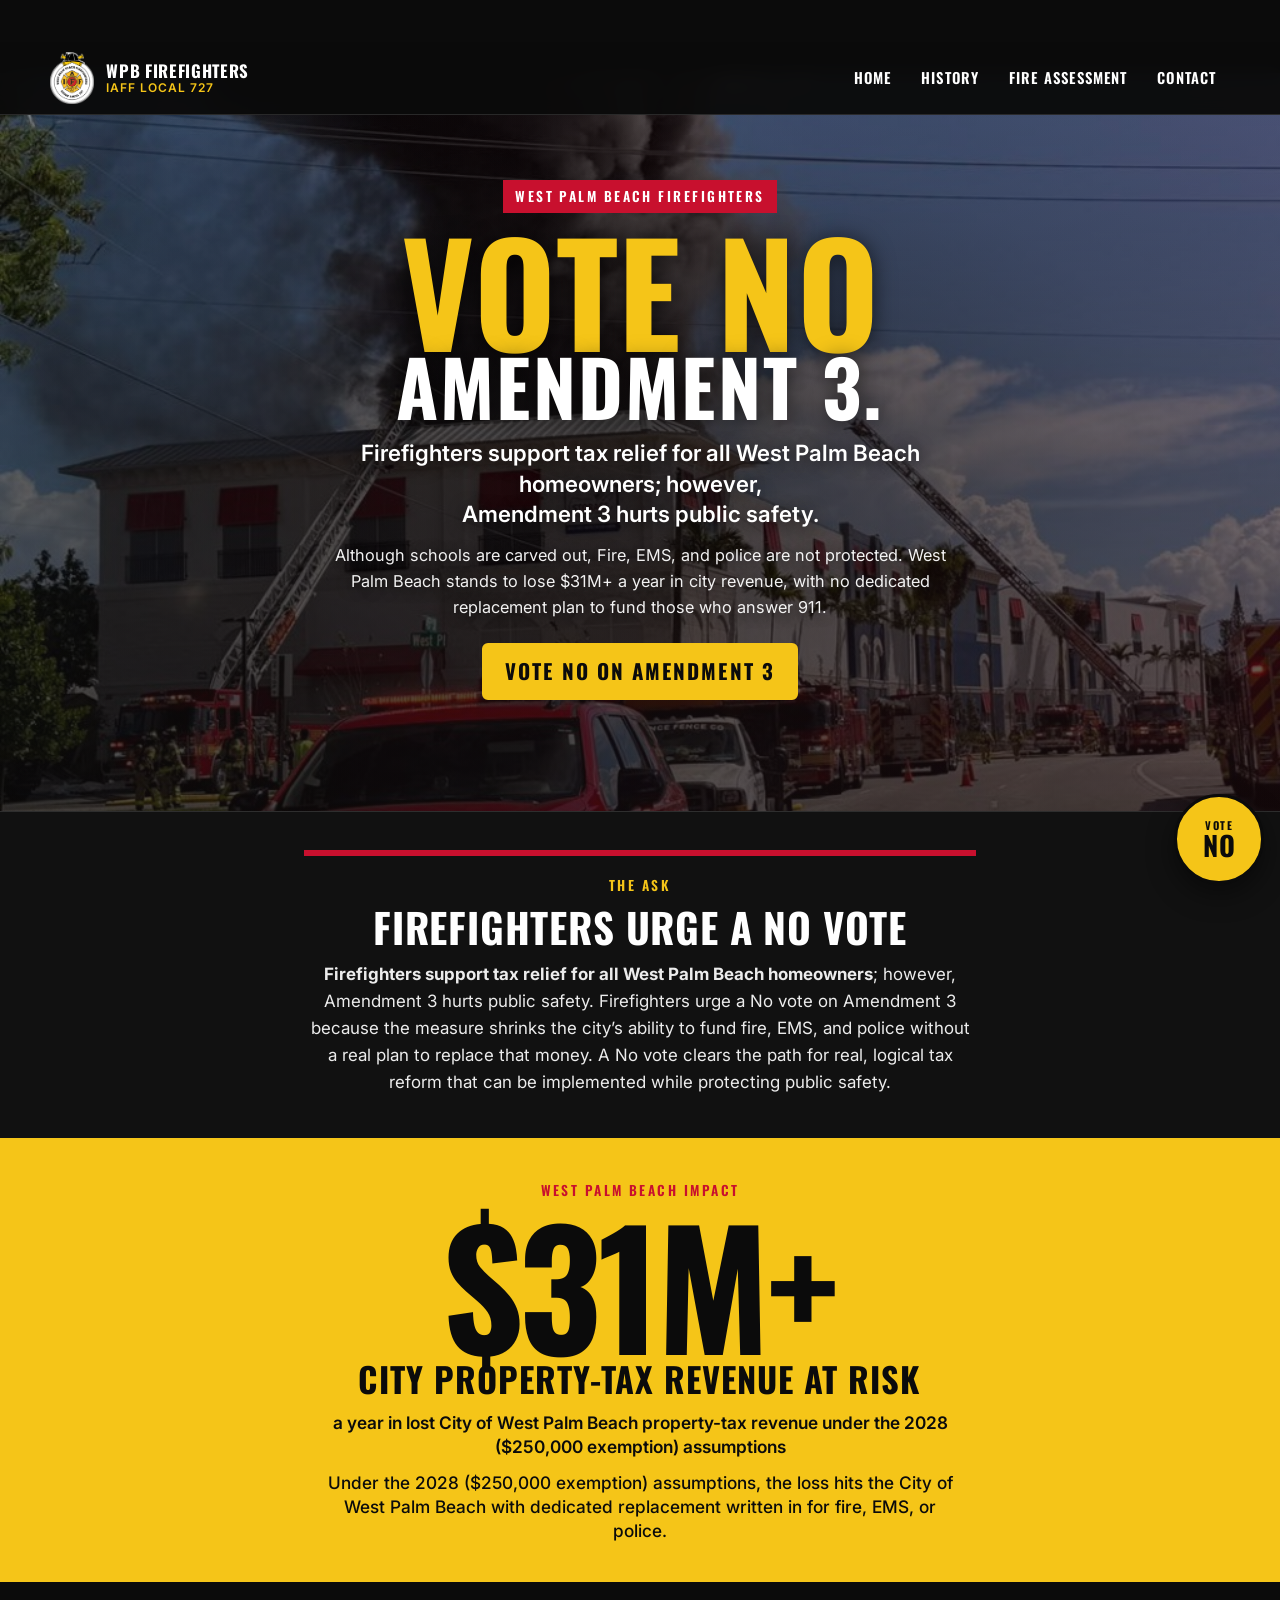
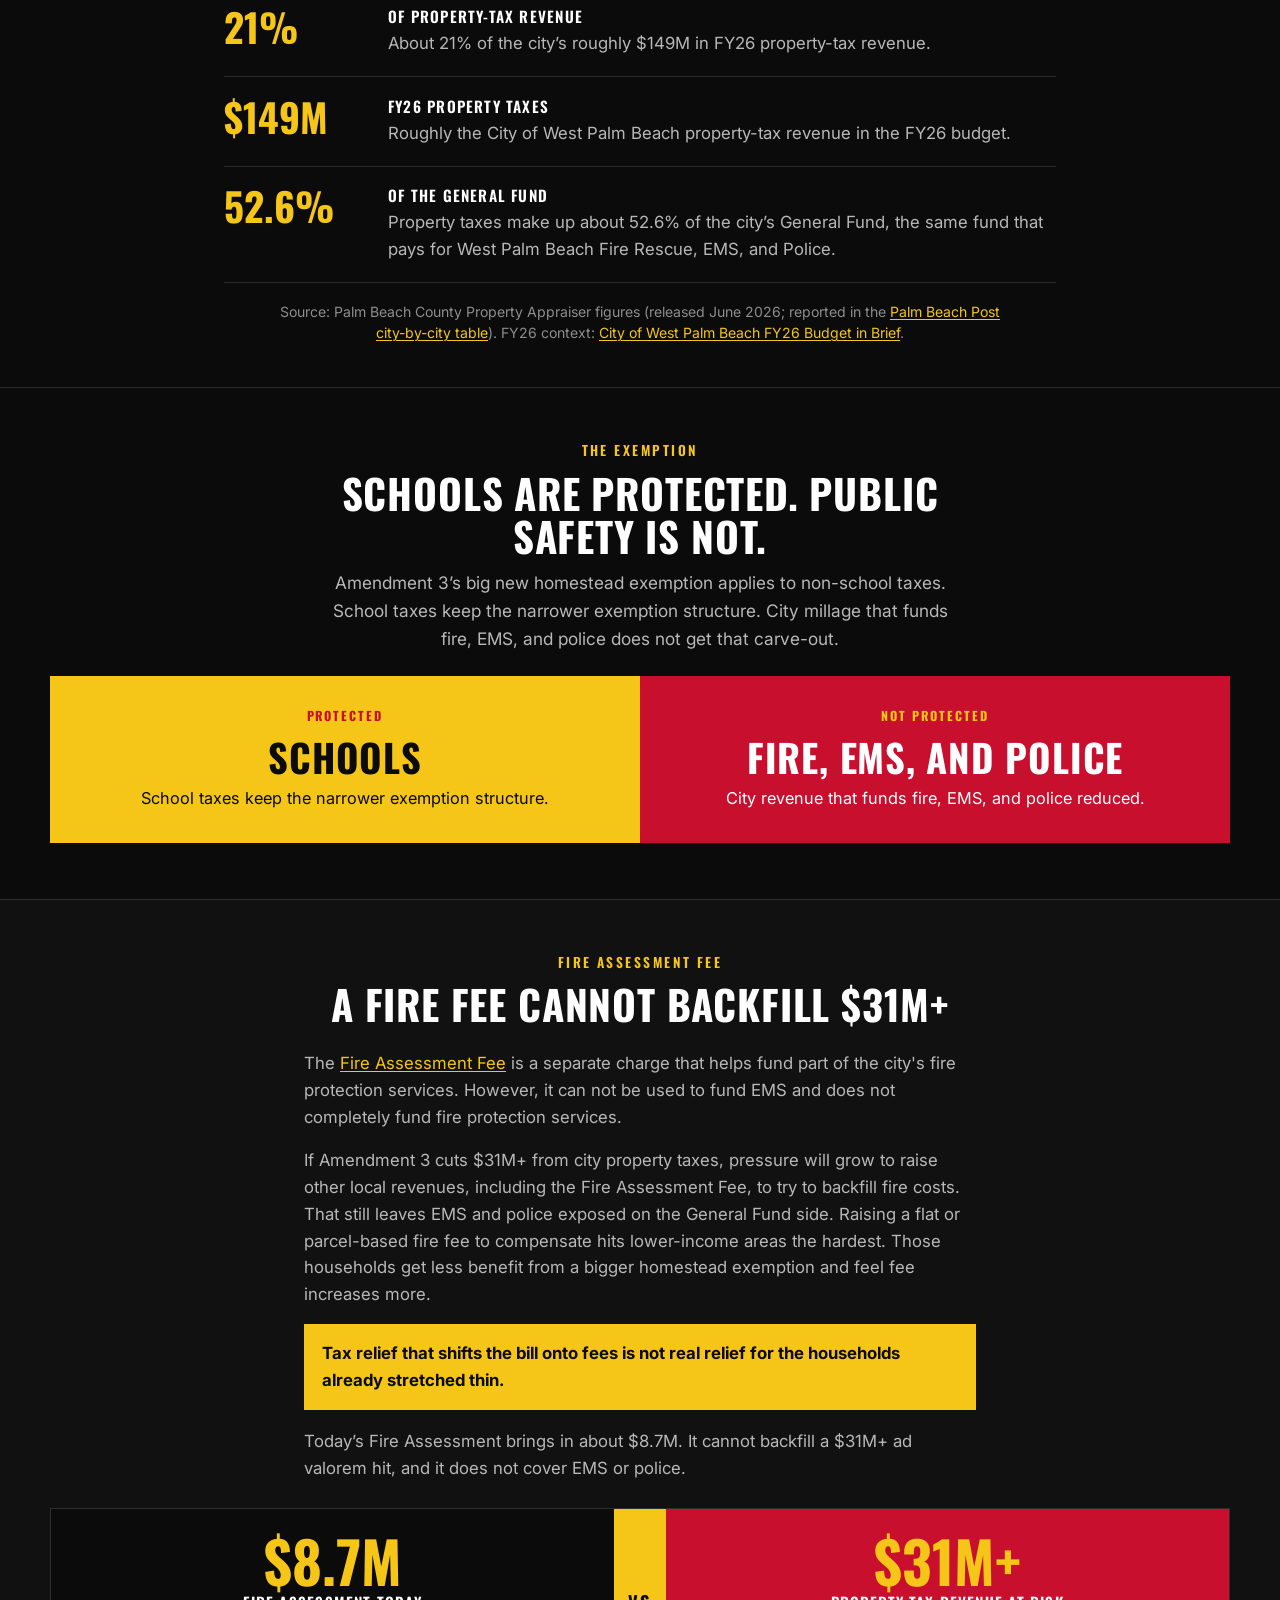
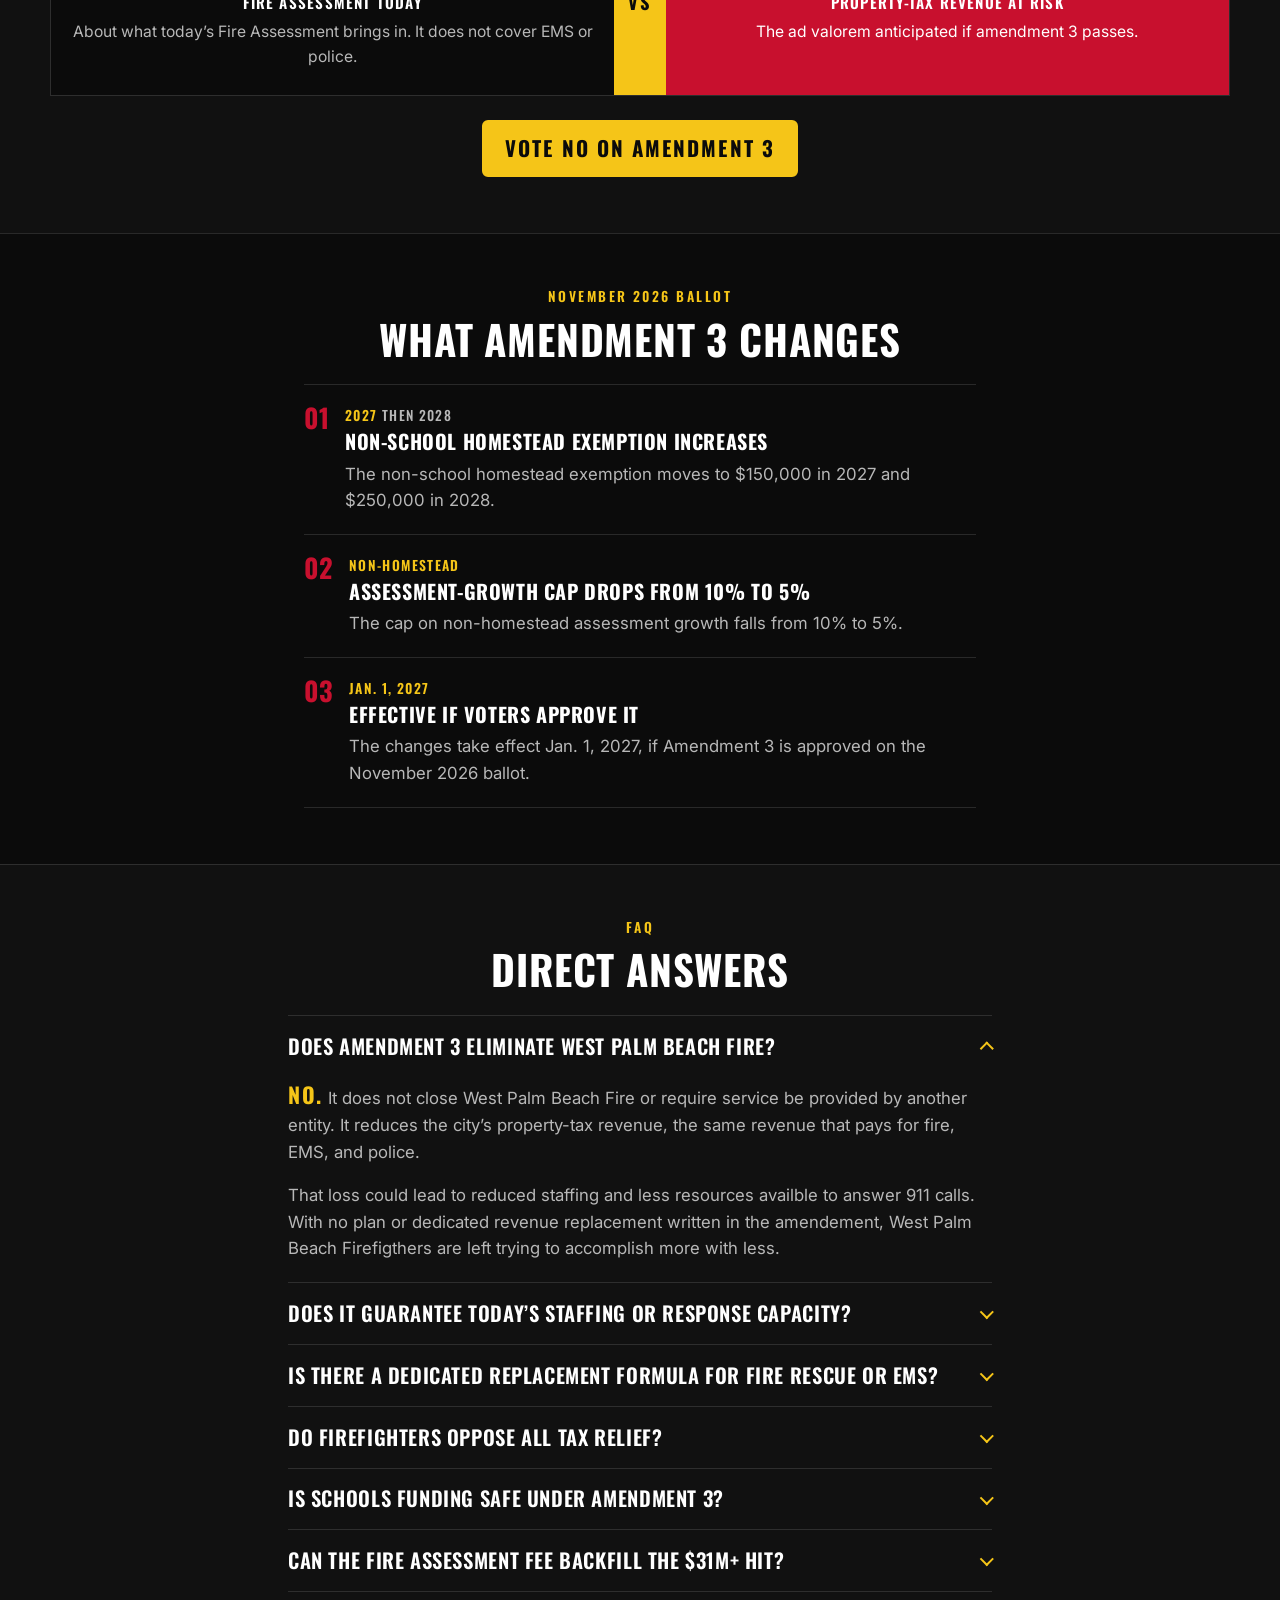
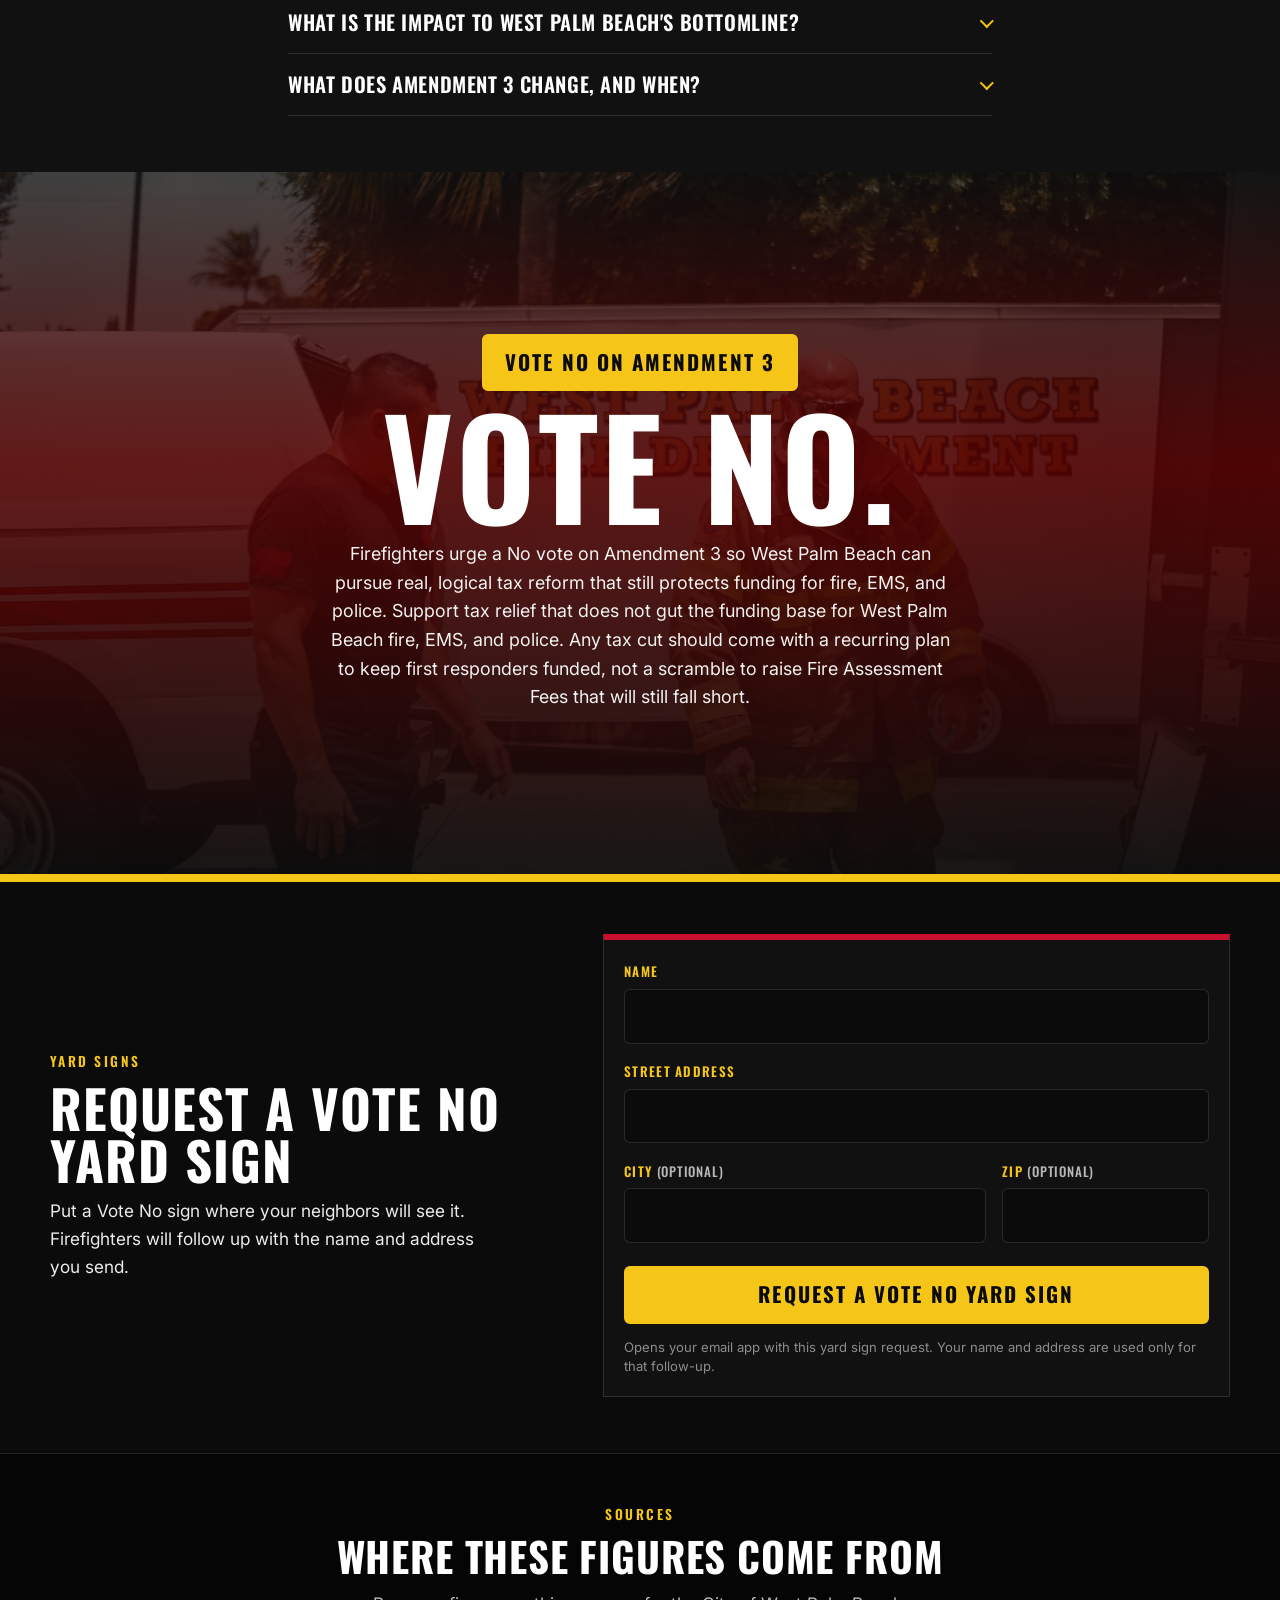
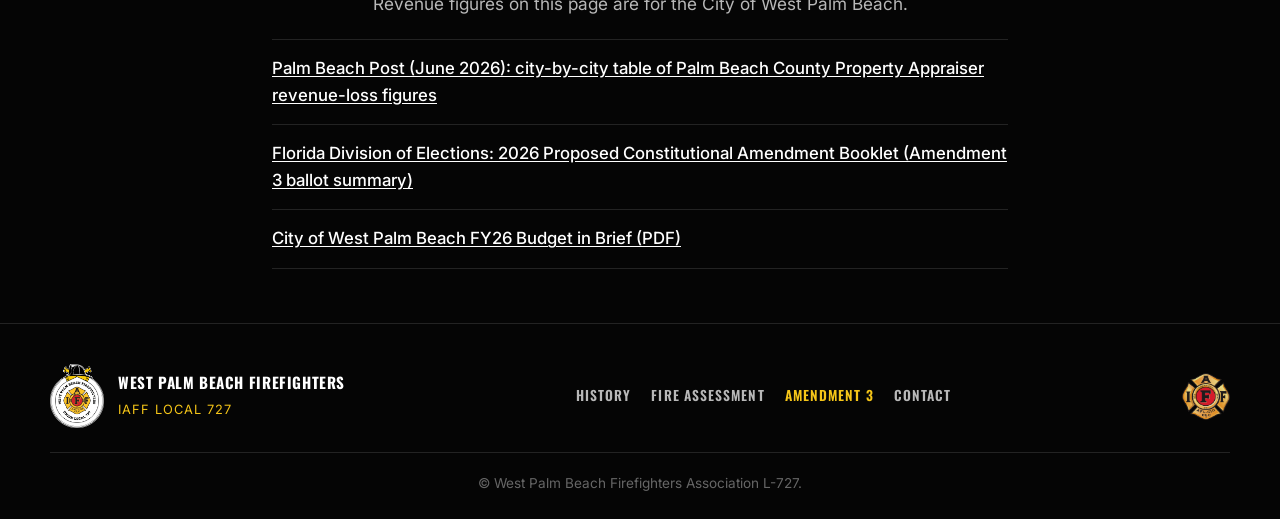
==== commit 4a886d26: "Remove the Amendment 3 top banner and main nav link from every page. Leave the /amendment3 page itse" ====
--- a/amendment3/index.html
+++ b/amendment3/index.html
@@ -11,8 +11,6 @@
   <link rel="stylesheet" href="../styles.css" />
 </head>
 <body class="a3-page">
-  <a class="draft-banner draft-banner--cta" href="/amendment3/">Amendment 3 hurts public safety. Vote No →</a>
-
   <header class="site-header">
     <div class="container header-inner">
       <a class="brand" href="../index.html" aria-label="West Palm Beach Firefighters Local 727 home">
@@ -37,7 +35,6 @@
         <a href="../index.html">Home</a>
         <a href="../history.html">History</a>
         <a href="../fire-assessment.html">Fire Assessment</a>
-        <a href="/amendment3/" aria-current="page">Amendment 3</a>
         <a href="../index.html#contact">Contact</a>
       </nav>
     </div>
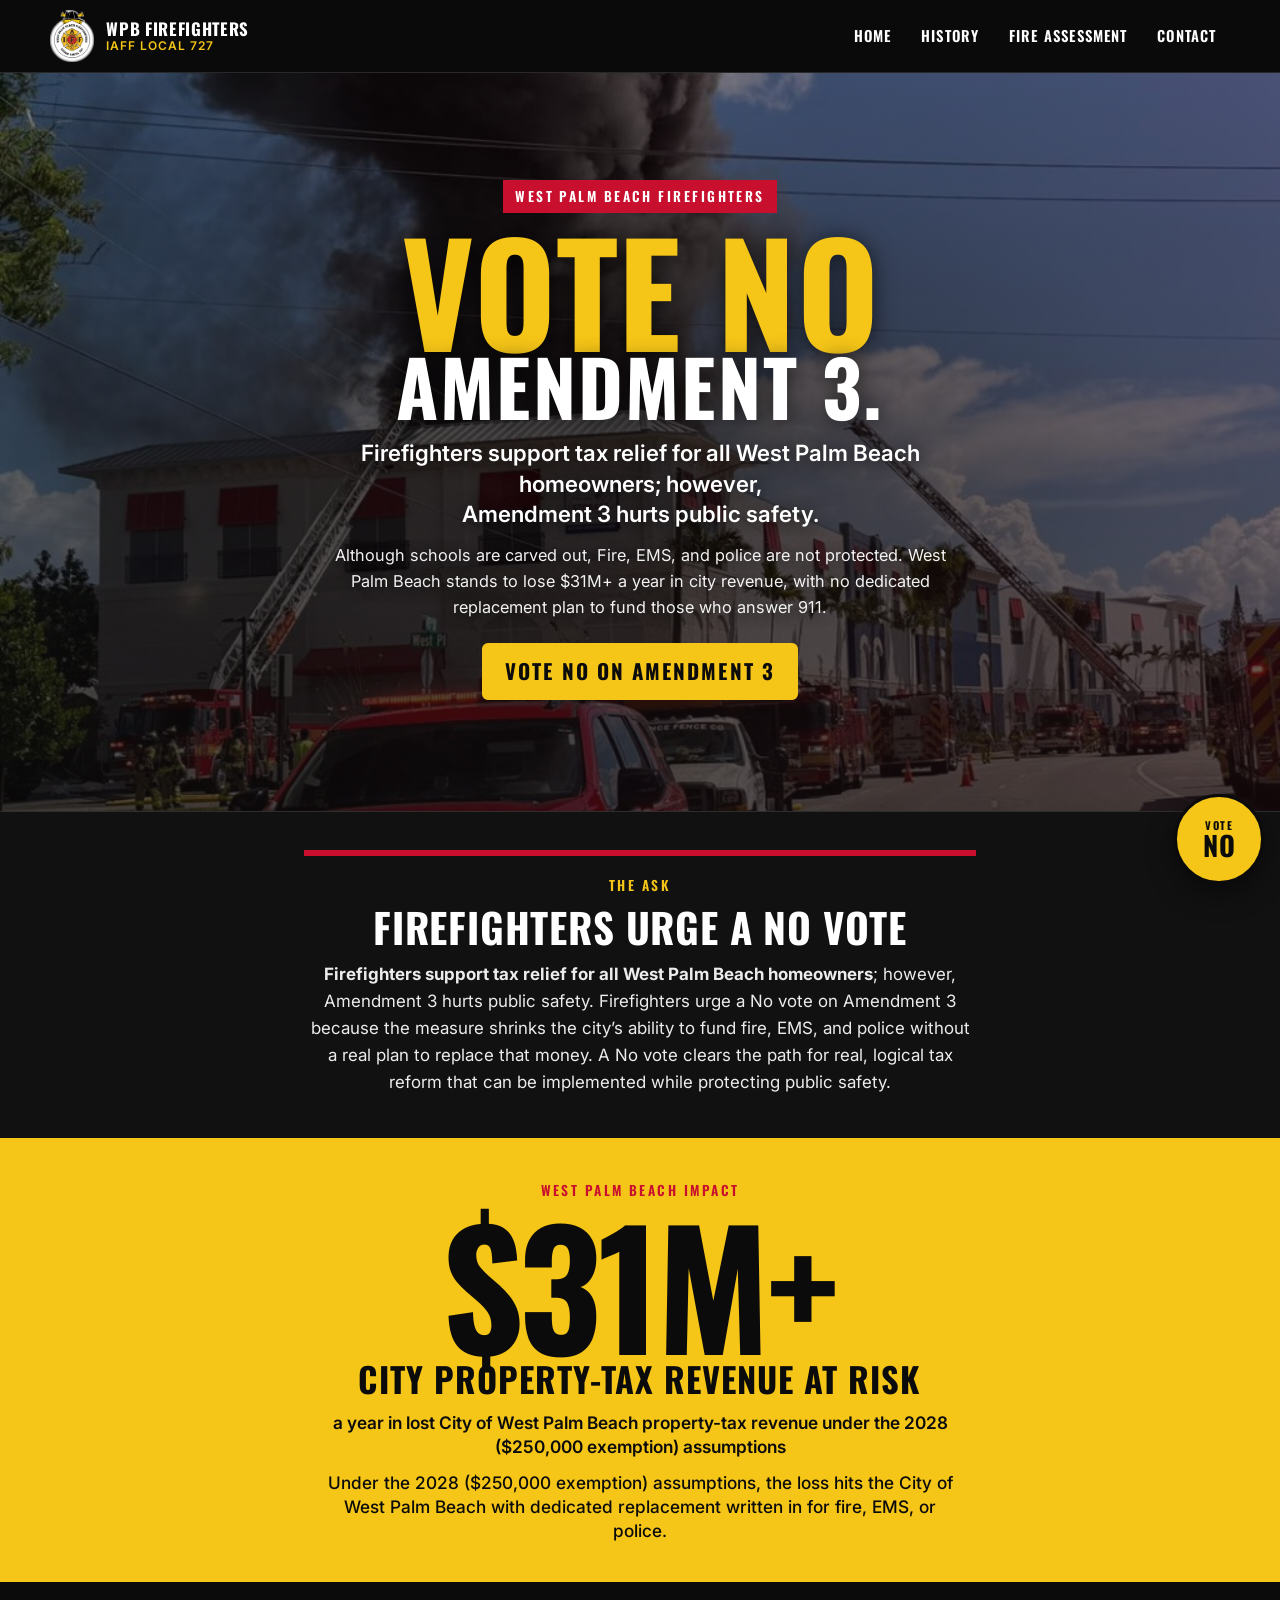
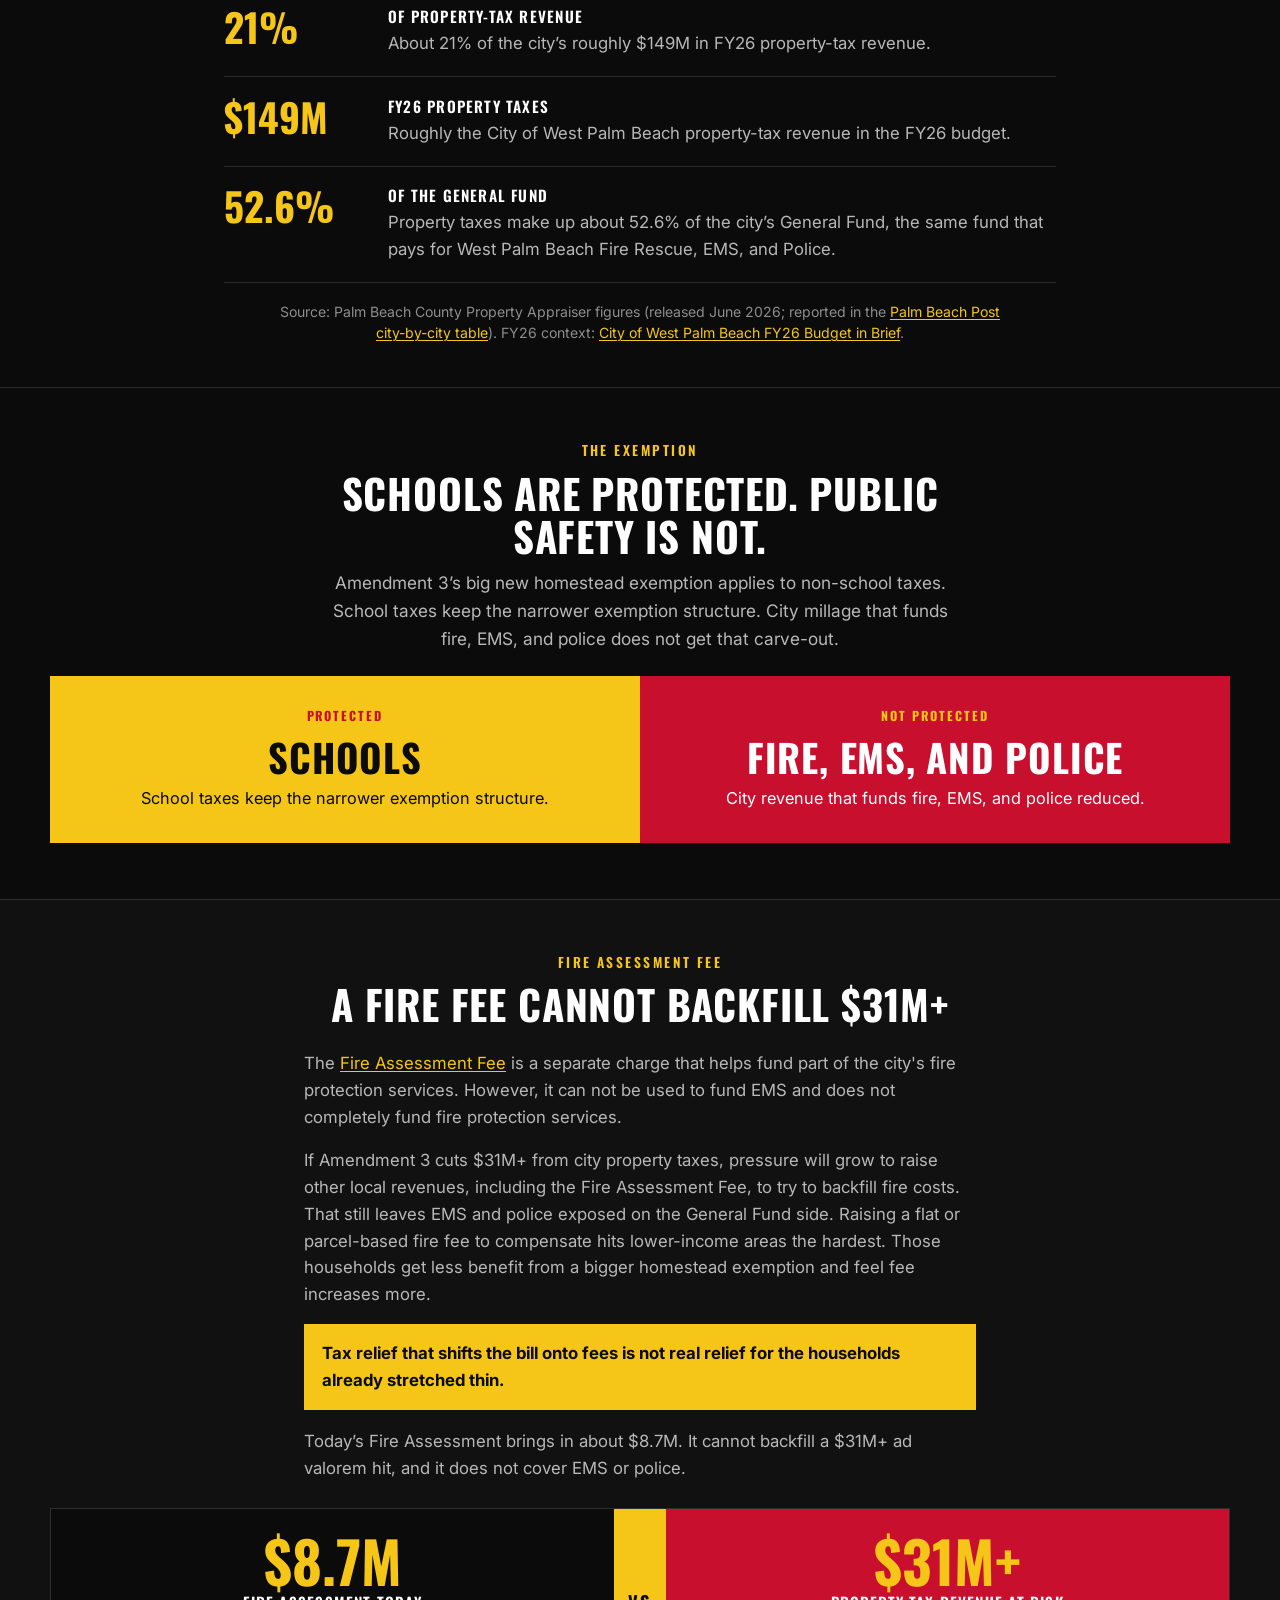
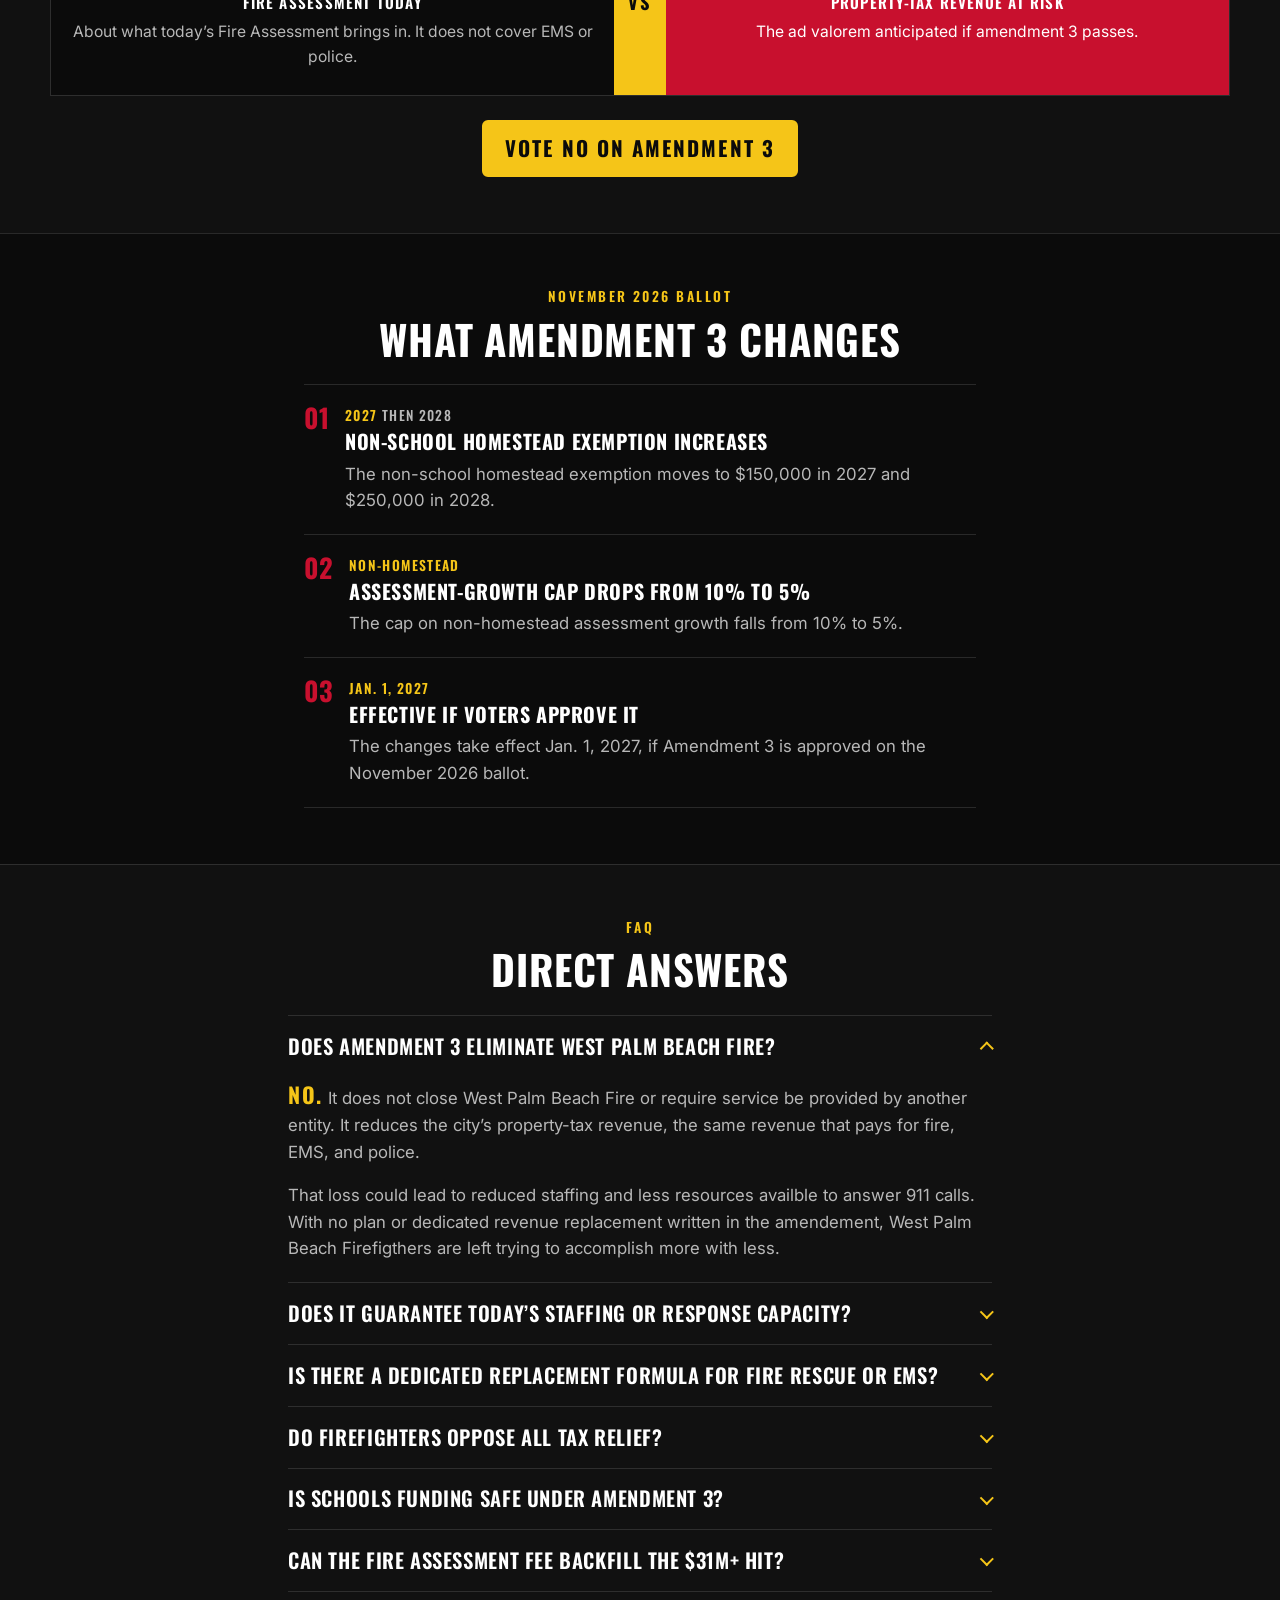
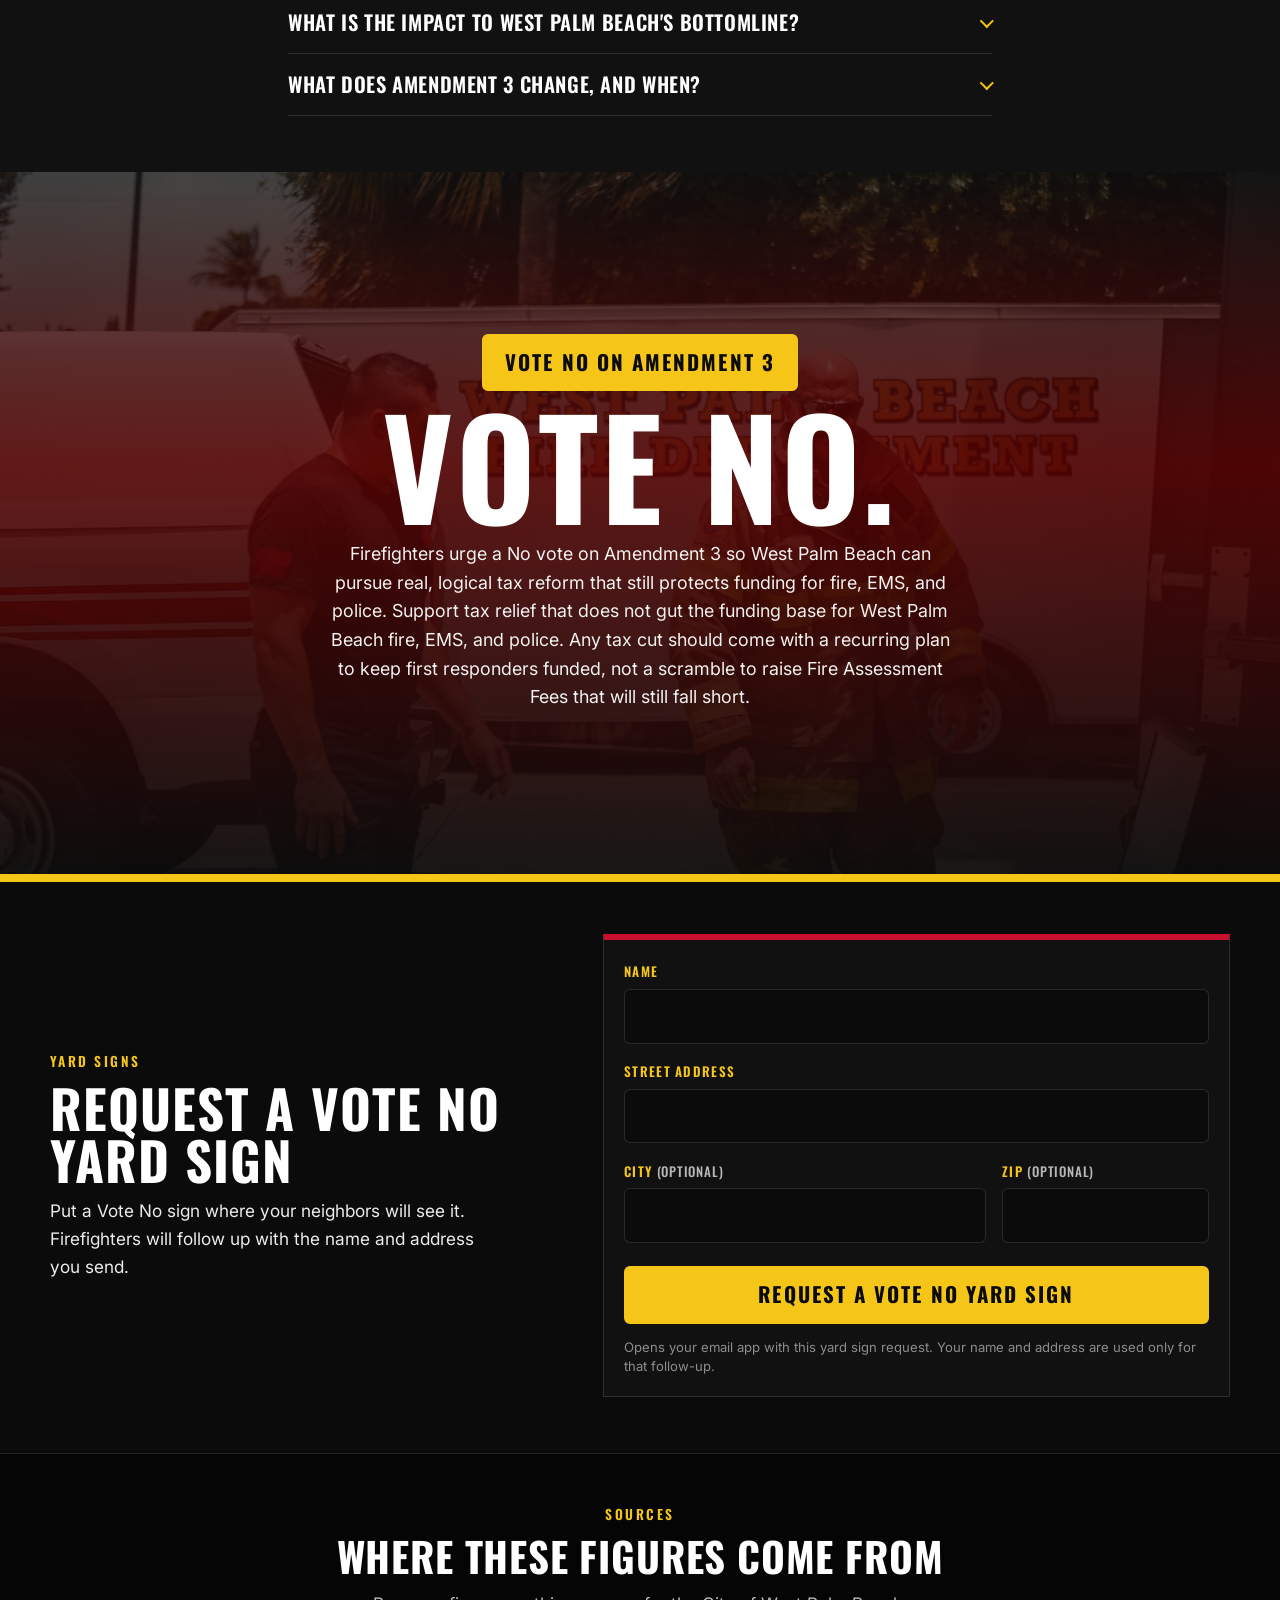
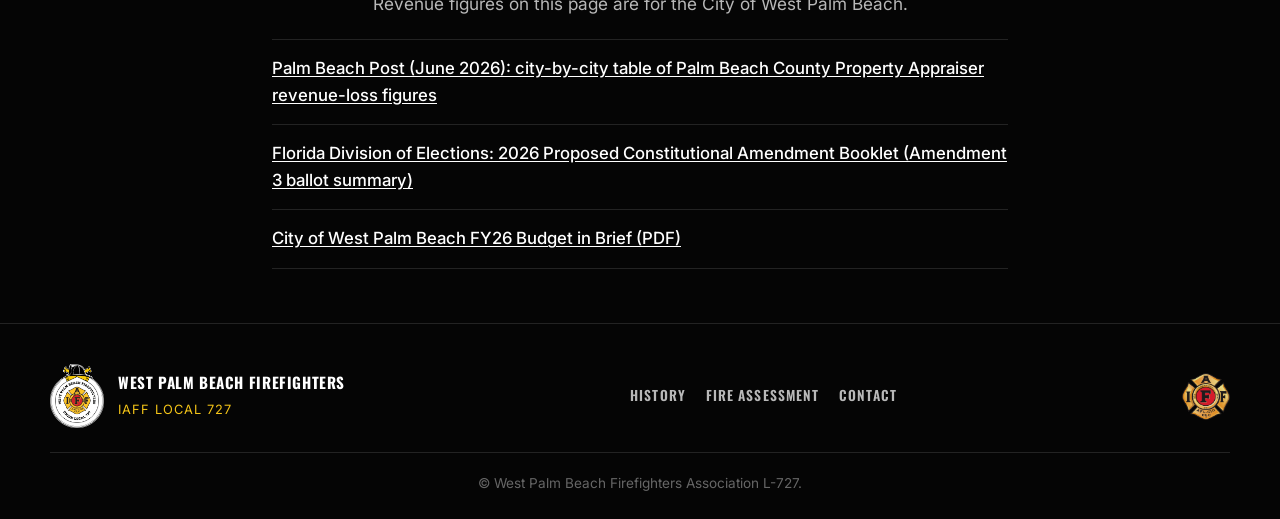
==== commit 76f93692: "Remove the Amendment 3 link from the footer on every page. The /amendment3 page itself stays in plac" ====
--- a/amendment3/index.html
+++ b/amendment3/index.html
@@ -403,7 +403,6 @@
         <nav class="footer-links" aria-label="Footer">
           <a href="../history.html">History</a>
           <a href="../fire-assessment.html">Fire Assessment</a>
-          <a href="/amendment3/" aria-current="page">Amendment 3</a>
           <a href="../index.html#contact">Contact</a>
         </nav>
         <img
--- a/styles.css
+++ b/styles.css
@@ -76,7 +76,7 @@
 /* ----- Header ----- */
 .site-header {
   position: sticky;
-  top: var(--banner-h);
+  top: 0;
   z-index: 900;
   background: rgba(11, 11, 11, 0.96);
   border-bottom: 1px solid var(--border);
